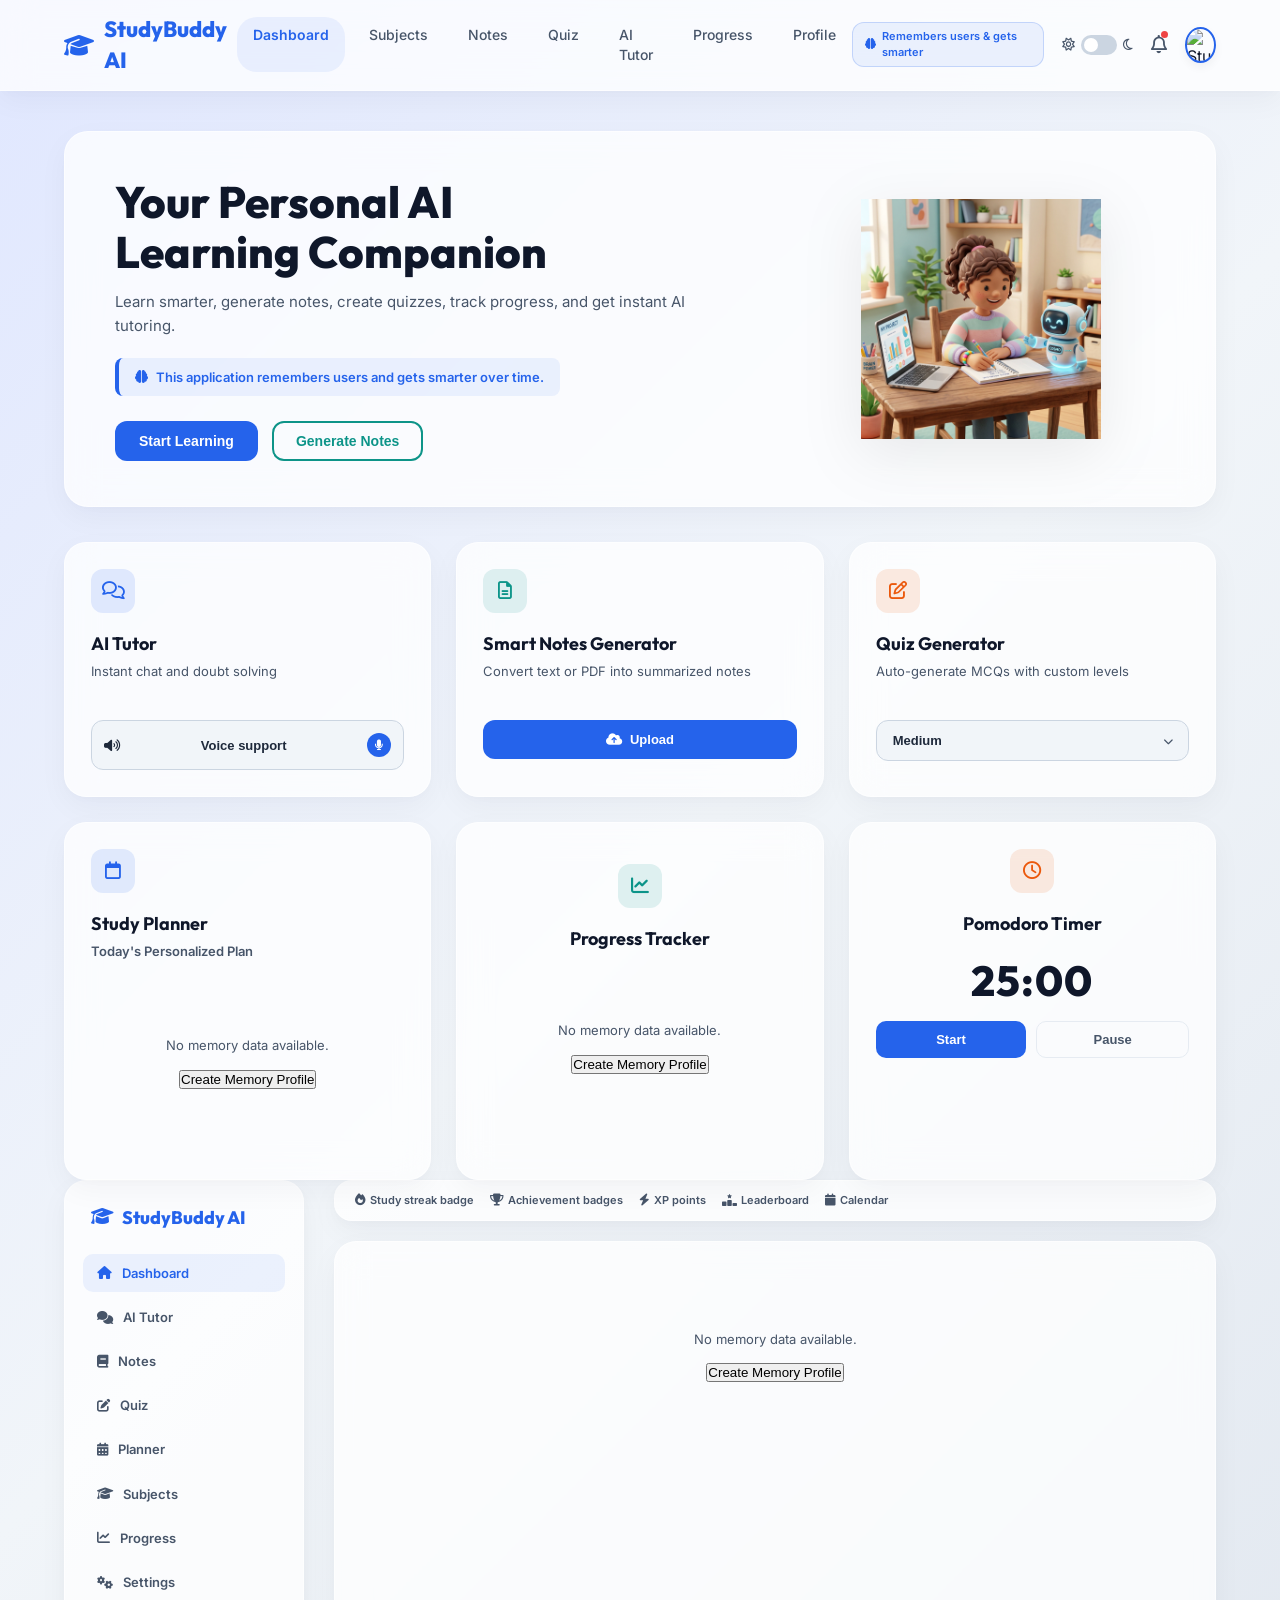
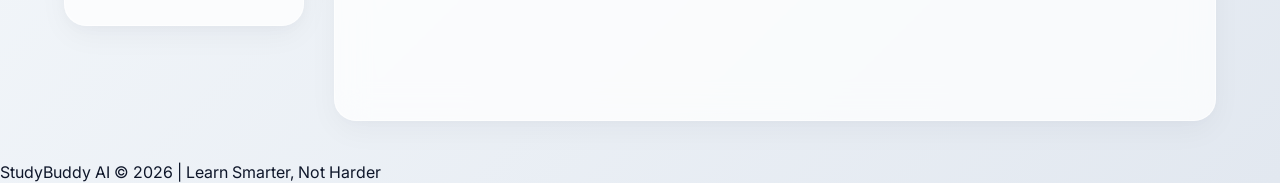
==== studybuddy-ai-qwen/Frontend/index.html @ 84471dcf "Add files via upload" ====
<!DOCTYPE html>
<html lang="en">
<head>
    <meta charset="UTF-8">
    <meta name="viewport" content="width=device-width, initial-scale=1.0">
    <title>StudyBuddy AI | Smart Learning Companion</title>
    <!-- Google Fonts -->
    <link rel="preconnect" href="https://fonts.googleapis.com">
    <link rel="preconnect" href="https://fonts.gstatic.com" crossorigin>
    <link href="https://fonts.googleapis.com/css2?family=Inter:wght@300;400;500;600;700;800&family=Outfit:wght@400;500;600;700;800&display=swap" rel="stylesheet">
    <!-- FontAwesome Icons -->
    <link rel="stylesheet" href="https://cdnjs.cloudflare.com/ajax/libs/font-awesome/6.7.2/css/all.min.css">
    <!-- CSS -->
    <link rel="stylesheet" href="style.css">
</head>
<body>

    <!-- Header Navigation -->
    <header class="app-header">
        <div class="header-container">
            <div class="logo" onclick="switchTab('dashboard')">
                <i class="fa-solid fa-graduation-cap"></i>
                <span>StudyBuddy AI</span>
            </div>
            
            <nav class="nav-links">
                <a href="#" class="nav-item active" data-tab="dashboard" onclick="switchTab('dashboard')">Dashboard</a>
                <a href="#" class="nav-item" data-tab="subjects" onclick="switchTab('subjects')">Subjects</a>
                <a href="#" class="nav-item" data-tab="notes" onclick="switchTab('notes')">Notes</a>
                <a href="#" class="nav-item" data-tab="quiz" onclick="switchTab('quiz')">Quiz</a>
                <a href="#" class="nav-item" data-tab="ai-tutor" onclick="switchTab('ai-tutor')">AI Tutor</a>
                <a href="#" class="nav-item" data-tab="progress" onclick="switchTab('progress')">Progress</a>
                <a href="#" class="nav-item" data-tab="profile" onclick="switchTab('profile')">Profile</a>
            </nav>

            <div class="header-controls">
                <div class="judge-tagline-nav" title="Hackathon Statement">
                    <i class="fa-solid fa-brain"></i>
                    <span>Remembers users & gets smarter</span>
                </div>
                <div class="theme-toggle-container">
                    <i class="fa-regular fa-sun"></i>
                    <label class="switch">
                        <input type="checkbox" id="themeToggle">
                        <span class="slider round"></span>
                    </label>
                    <i class="fa-regular fa-moon"></i>
                </div>
                <div class="notification-btn">
                    <i class="fa-regular fa-bell"></i>
                    <span class="badge"></span>
                </div>
                <div class="user-avatar" onclick="switchTab('profile')">
                    <img src="https://images.unsplash.com/photo-1534528741775-53994a69daeb?auto=format&fit=crop&w=100&q=80" alt="Student Profile">
                </div>
            </div>
        </div>
    </header>

    <!-- App Main Views -->
    <main class="app-content">

        <!-- 1. DASHBOARD VIEW -->
        <div id="view-dashboard" class="tab-view active">
            <!-- Hero Banner -->
            <section class="hero-banner">
                <div class="hero-text">
                    <h1>Your Personal AI<br>Learning Companion</h1>
                    <p>Learn smarter, generate notes, create quizzes, track progress, and get instant AI tutoring.</p>
                    <div class="judge-badge-container">
                        <i class="fa-solid fa-brain"></i>
                        <span>This application remembers users and gets smarter over time.</span>
                    </div>
                    <div class="hero-buttons">
                        <button class="btn-primary" onclick="switchTab('ai-tutor')">Start Learning</button>
                        <button class="btn-outline" onclick="switchTab('notes')">Generate Notes</button>
                    </div>
                </div>
                <div class="hero-image-container">
                    <img src="hero_study_buddy.png" alt="AI Study Tutor Illustration" class="hero-illustration">
                </div>
            </section>

            <!-- Dashboard Modules Grid -->
            <section class="dashboard-grid">
                <!-- AI Tutor Quick Card -->
                <div class="card module-card">
                    <div class="card-header-icon">
                        <i class="fa-regular fa-comments color-blue"></i>
                        <span class="card-icon-bg"></span>
                    </div>
                    <h3>AI Tutor</h3>
                    <p class="module-desc">Instant chat and doubt solving</p>
                    <div class="module-action">
                        <button class="btn-voice" onclick="switchTab('ai-tutor')">
                            <i class="fa-solid fa-volume-high"></i>
                            Voice support
                            <i class="fa-solid fa-microphone mic-icon"></i>
                        </button>
                    </div>
                </div>

                <!-- Smart Notes Card -->
                <div class="card module-card">
                    <div class="card-header-icon">
                        <i class="fa-regular fa-file-lines color-teal"></i>
                        <span class="card-icon-bg"></span>
                    </div>
                    <h3>Smart Notes Generator</h3>
                    <p class="module-desc">Convert text or PDF into summarized notes</p>
                    <div class="module-action">
                        <button class="btn-upload" onclick="switchTab('notes')">
                            <i class="fa-solid fa-cloud-arrow-up"></i>
                            Upload
                        </button>
                    </div>
                </div>

                <!-- Quiz Generator Card -->
                <div class="card module-card">
                    <div class="card-header-icon">
                        <i class="fa-regular fa-pen-to-square color-orange"></i>
                        <span class="card-icon-bg"></span>
                    </div>
                    <h3>Quiz Generator</h3>
                    <p class="module-desc">Auto-generate MCQs with custom levels</p>
                    <div class="module-action">
                        <div class="select-wrapper">
                            <select id="quizDifficulty" class="select-control">
                                <option value="easy">Easy</option>
                                <option value="medium" selected>Medium</option>
                                <option value="hard">Hard</option>
                            </select>
                        </div>
                    </div>
                </div>

                <!-- Study Planner Card (Cheklist) -->
                <div class="card module-card planner-card">
                    <div class="card-header-icon">
                        <i class="fa-regular fa-calendar color-blue"></i>
                        <span class="card-icon-bg"></span>
                    </div>
                    <h3>Study Planner</h3>
                    <p class="section-title">Today's Personalized Plan</p>
                    
                    <div class="empty-state">
                        <p>No memory data available.</p>
                        <button class="btn-create-profile" onclick="focusProfile()">Create Memory Profile</button>
                    </div>
                    <div class="content-state" style="display: none;">
                        <ul id="dashboardPlanList" class="checklist">
                            <!-- Populated dynamically -->
                        </ul>
                    </div>
                </div>

                <!-- Progress Tracker Card (Circular Gauge) -->
                <div class="card module-card progress-gauge-card">
                    <div class="card-header-icon">
                        <i class="fa-solid fa-chart-line color-teal"></i>
                        <span class="card-icon-bg"></span>
                    </div>
                    <h3>Progress Tracker</h3>
                    
                    <div class="empty-state">
                        <p>No memory data available.</p>
                        <button class="btn-create-profile" onclick="focusProfile()">Create Memory Profile</button>
                    </div>
                    <div class="content-state" style="display: none;">
                        <div class="gauge-container">
                            <svg class="progress-ring" width="120" height="120">
                                <circle class="progress-ring__background" stroke="#e2e8f0" stroke-width="12" fill="transparent" r="48" cx="60" cy="60" />
                                <circle class="progress-ring__circle" id="healthCircleRing" stroke="#2563eb" stroke-width="12" fill="transparent" r="48" cx="60" cy="60" />
                            </svg>
                            <div class="gauge-value" id="healthGaugeValue">86%</div>
                        </div>
                        <div class="streak-badge">
                            <span class="streak-label">Study streak</span>
                            <span class="streak-val" id="streakVal">16</span>
                        </div>
                    </div>
                </div>

                <!-- Pomodoro Timer Card -->
                <div class="card module-card timer-card">
                    <div class="card-header-icon">
                        <i class="fa-regular fa-clock color-orange"></i>
                        <span class="card-icon-bg"></span>
                    </div>
                    <h3>Pomodoro Timer</h3>
                    <div class="timer-display" id="timerDisplay">25:00</div>
                    <div class="timer-controls">
                        <button class="btn-timer-start" id="timerStartBtn">Start</button>
                        <button class="btn-timer-pause" id="timerPauseBtn">Pause</button>
                    </div>
                </div>
            </section>
        </div>

        <!-- 2. SUBJECTS VIEW -->
        <div id="view-subjects" class="tab-view">
            <h2 class="view-title">Subjects</h2>
            <div class="subjects-grid">
                <!-- Math -->
                <div class="card subject-card">
                    <div class="subject-icon math-icon">
                        <i class="fa-solid fa-calculator"></i>
                    </div>
                    <h3>Mathematics</h3>
                    <div class="subject-progress">
                        <div class="progress-labels">
                            <span>Progress</span>
                            <span>100%</span>
                        </div>
                        <div class="progress-bar-outer">
                            <div class="progress-bar-inner" style="width: 100%;"></div>
                        </div>
                    </div>
                    <button class="btn-continue" onclick="switchTab('ai-tutor')">Continue Learning</button>
                </div>

                <!-- Physics -->
                <div class="card subject-card">
                    <div class="subject-icon physics-icon">
                        <i class="fa-solid fa-atom"></i>
                    </div>
                    <h3>Physics</h3>
                    <div class="subject-progress">
                        <div class="progress-labels">
                            <span>Progress</span>
                            <span>75%</span>
                        </div>
                        <div class="progress-bar-outer">
                            <div class="progress-bar-inner" style="width: 75%;"></div>
                        </div>
                    </div>
                    <button class="btn-continue" onclick="switchTab('ai-tutor')">Continue Learning</button>
                </div>

                <!-- Chemistry -->
                <div class="card subject-card">
                    <div class="subject-icon chemistry-icon">
                        <i class="fa-solid fa-flask"></i>
                    </div>
                    <h3>Chemistry</h3>
                    <div class="subject-progress">
                        <div class="progress-labels">
                            <span>Progress</span>
                            <span>78%</span>
                        </div>
                        <div class="progress-bar-outer">
                            <div class="progress-bar-inner" style="width: 78%;"></div>
                        </div>
                    </div>
                    <button class="btn-continue" onclick="switchTab('ai-tutor')">Continue Learning</button>
                </div>

                <!-- Biology -->
                <div class="card subject-card">
                    <div class="subject-icon biology-icon">
                        <i class="fa-solid fa-dna"></i>
                    </div>
                    <h3>Biology</h3>
                    <div class="subject-progress">
                        <div class="progress-labels">
                            <span>Progress</span>
                            <span>100%</span>
                        </div>
                        <div class="progress-bar-outer">
                            <div class="progress-bar-inner" style="width: 100%;"></div>
                        </div>
                    </div>
                    <button class="btn-continue" onclick="switchTab('ai-tutor')">Continue Learning</button>
                </div>

                <!-- Computer Science -->
                <div class="card subject-card">
                    <div class="subject-icon cs-icon">
                        <i class="fa-solid fa-laptop-code"></i>
                    </div>
                    <h3>Computer Science</h3>
                    <div class="subject-progress">
                        <div class="progress-labels">
                            <span>Progress</span>
                            <span>98%</span>
                        </div>
                        <div class="progress-bar-outer">
                            <div class="progress-bar-inner" style="width: 98%;"></div>
                        </div>
                    </div>
                    <button class="btn-continue" onclick="switchTab('ai-tutor')">Continue Learning</button>
                </div>

                <!-- AI -->
                <div class="card subject-card">
                    <div class="subject-icon ai-icon">
                        <i class="fa-solid fa-microchip"></i>
                    </div>
                    <h3>Artificial Intelligence</h3>
                    <div class="subject-progress">
                        <div class="progress-labels">
                            <span>Progress</span>
                            <span>100%</span>
                        </div>
                        <div class="progress-bar-outer">
                            <div class="progress-bar-inner" style="width: 100%;"></div>
                        </div>
                    </div>
                    <button class="btn-continue" onclick="switchTab('ai-tutor')">Continue Learning</button>
                </div>
            </div>
        </div>

        <!-- 3. NOTES VIEW -->
        <div id="view-notes" class="tab-view">
            <h2 class="view-title">Smart Notes Generator</h2>
            <div class="card notes-editor-card">
                <div class="empty-state">
                    <p>No memory data available.</p>
                    <button class="btn-create-profile" onclick="focusProfile()">Create Memory Profile</button>
                </div>
                <div class="content-state" style="display: none;">
                    <div class="notes-workspace">
                        <div class="notes-upload-zone">
                            <i class="fa-solid fa-cloud-arrow-up"></i>
                            <h3>Upload Lecture PDFs or Text Files</h3>
                            <p>Drag and drop files here, or browse from computer</p>
                            <input type="file" id="fileUploadMock" style="display: none;">
                            <button class="btn-primary" onclick="alert('Mock upload triggered.')">Select Files</button>
                        </div>
                        <div class="notes-summary-box">
                            <h3>Saved Summarized Notes</h3>
                            <div class="notes-list" id="summarizedNotesList">
                                <div class="note-item">
                                    <div class="note-header">
                                        <h4>OOP Principles Overview.pdf</h4>
                                        <small>Just now</small>
                                    </div>
                                    <p>Summarized OOP core principles: Encapsulation (hiding data), Polymorphism (multiple forms), Inheritance, and Abstraction.</p>
                                </div>
                            </div>
                        </div>
                    </div>
                </div>
            </div>
        </div>

        <!-- 4. QUIZ VIEW -->
        <div id="view-quiz" class="tab-view">
            <h2 class="view-title">Quiz Generator</h2>
            <div class="card quiz-generator-card">
                <div class="empty-state">
                    <p>No memory data available.</p>
                    <button class="btn-create-profile" onclick="focusProfile()">Create Memory Profile</button>
                </div>
                <div class="content-state" style="display: none;">
                    <div class="quiz-setup">
                        <p>Generate a quiz based on your study topics:</p>
                        <button class="btn-primary" id="btnGenerateQuiz" onclick="startMockQuiz()">Generate Custom Quiz</button>
                    </div>
                    <div id="quizContainer" style="display: none; margin-top: 25px;">
                        <h3 id="quizQuestion">Loading question...</h3>
                        <div class="quiz-options">
                            <button class="btn-outline option-btn" onclick="selectAnswer(true)">Option A</button>
                            <button class="btn-outline option-btn" onclick="selectAnswer(false)">Option B</button>
                        </div>
                        <div id="quizFeedback" style="margin-top: 15px; font-weight: 600;"></div>
                    </div>
                </div>
            </div>
        </div>

        <!-- 5. AI TUTOR CHAT VIEW (Sidebar + Chat Area) -->
        <div id="view-ai-tutor" class="tab-view tutor-split-view">
            <div class="tutor-sidebar">
                <div class="sidebar-logo">
                    <i class="fa-solid fa-graduation-cap"></i>
                    <span>StudyBuddy AI</span>
                </div>
                <ul class="sidebar-nav">
                    <li class="active" onclick="switchTab('dashboard')"><i class="fa-solid fa-house"></i> Dashboard</li>
                    <li onclick="switchTab('ai-tutor')"><i class="fa-solid fa-comments"></i> AI Tutor</li>
                    <li onclick="switchTab('notes')"><i class="fa-solid fa-book"></i> Notes</li>
                    <li onclick="switchTab('quiz')"><i class="fa-solid fa-pen-to-square"></i> Quiz</li>
                    <li onclick="switchTab('dashboard')"><i class="fa-solid fa-calendar-days"></i> Planner</li>
                    <li onclick="switchTab('subjects')"><i class="fa-solid fa-graduation-cap"></i> Subjects</li>
                    <li onclick="switchTab('progress')"><i class="fa-solid fa-chart-line"></i> Progress</li>
                    <li onclick="switchTab('profile')"><i class="fa-solid fa-gears"></i> Settings</li>
                </ul>
            </div>
            
            <div class="tutor-chat-container">
                <div class="tutor-header-bar">
                    <div class="badges-row">
                        <span class="badge-item"><i class="fa-solid fa-fire text-orange"></i> Study streak badge</span>
                        <span class="badge-item"><i class="fa-solid fa-trophy text-yellow"></i> Achievement badges</span>
                        <span class="badge-item"><i class="fa-solid fa-bolt text-teal"></i> XP points</span>
                        <span class="badge-item"><i class="fa-solid fa-ranking-star"></i> Leaderboard</span>
                        <span class="badge-item"><i class="fa-solid fa-calendar"></i> Calendar</span>
                    </div>
                </div>
                
                <div class="card chat-card-full">
                    <div class="empty-state">
                        <p>No memory data available.</p>
                        <button class="btn-create-profile" onclick="focusProfile()">Create Memory Profile</button>
                    </div>
                    <div class="content-state" style="display: none; height: 100%;">
                        <div class="chat-header">
                            <h3>AI Chat (Memory-Driven)</h3>
                        </div>
                        <div class="chat-messages" id="tutorChatMessages">
                            <div class="chat-bubble bot-bubble">
                                Hello, I'm your MemoryAgent tutor. How can I help you today?
                            </div>
                        </div>
                        <form id="tutorChatForm" class="chat-form">
                            <button type="button" class="btn-chat-file"><i class="fa-solid fa-paperclip"></i></button>
                            <input type="text" id="tutorChatInput" placeholder="What is our message? Ask about your weak subjects..." autocomplete="off">
                            <button type="button" class="btn-chat-mic"><i class="fa-solid fa-microphone"></i></button>
                            <button type="submit" class="btn-chat-send"><i class="fa-solid fa-paper-plane"></i></button>
                        </form>
                    </div>
                </div>
            </div>
        </div>

        <!-- 6. PROGRESS VIEW -->
        <div id="view-progress" class="tab-view">
            <h2 class="view-title">Progress & Insights</h2>
            <div class="progress-layout">
                <!-- Memory Statistics -->
                <div class="card stats-card" id="statsCard">
                    <div class="empty-state">
                        <p>No memory data available.</p>
                        <button class="btn-create-profile" onclick="focusProfile()">Create Memory Profile</button>
                    </div>
                    <div class="content-state" style="display: none;">
                        <div class="card-title">
                            <i class="fa-solid fa-chart-simple"></i>
                            <h2>Memory Statistics</h2>
                        </div>
                        <div class="stats-grid">
                            <div class="stat-item">
                                <i class="fa-solid fa-database"></i>
                                <div class="stat-info">
                                    <span class="stat-label">Memory Entries</span>
                                    <span class="stat-value" id="statEntries">0</span>
                                </div>
                            </div>
                            <div class="stat-item">
                                <i class="fa-solid fa-graduation-cap"></i>
                                <div class="stat-info">
                                    <span class="stat-label">Study Sessions</span>
                                    <span class="stat-value" id="statSessions">0</span>
                                </div>
                            </div>
                            <div class="stat-item">
                                <i class="fa-solid fa-triangle-exclamation"></i>
                                <div class="stat-info">
                                    <span class="stat-label">Weak Subjects</span>
                                    <span class="stat-value" id="statWeak">0</span>
                                </div>
                            </div>
                            <div class="stat-item">
                                <i class="fa-solid fa-wand-magic-sparkles"></i>
                                <div class="stat-info">
                                    <span class="stat-label">Projects Recs</span>
                                    <span class="stat-value" id="statProjects">0</span>
                                </div>
                            </div>
                        </div>
                    </div>
                </div>

                <!-- Memory Insights -->
                <div class="card insights-card" id="insightsCard">
                    <div class="empty-state">
                        <p>No memory data available.</p>
                        <button class="btn-create-profile" onclick="focusProfile()">Create Memory Profile</button>
                    </div>
                    <div class="content-state" style="display: none;">
                        <div class="card-title">
                            <i class="fa-solid fa-lightbulb"></i>
                            <h2>Memory Insights</h2>
                        </div>
                        <ul id="memoryInsightsList" class="insights-list">
                            <!-- Populated dynamically -->
                        </ul>
                    </div>
                </div>

                <!-- Timeline / Session History -->
                <div class="card timeline-card" id="timelineCard">
                    <div class="empty-state">
                        <p>No memory data available.</p>
                        <button class="btn-create-profile" onclick="focusProfile()">Create Memory Profile</button>
                    </div>
                    <div class="content-state" style="display: none;">
                        <div class="card-title">
                            <i class="fa-solid fa-clock-rotate-left"></i>
                            <h2>Memory Timeline</h2>
                        </div>
                        <div class="timeline-container">
                            <ul id="timelineList" class="timeline-list">
                                <!-- Populated dynamically -->
                            </ul>
                        </div>
                    </div>
                </div>
            </div>
        </div>

        <!-- 7. PROFILE VIEW -->
        <div id="view-profile" class="tab-view">
            <h2 class="view-title">Profile Configuration</h2>
            <div class="profile-layout">
                <!-- Profile Setup -->
                <section class="card profile-card" id="profileCard">
                    <div class="card-title">
                        <i class="fa-solid fa-user"></i>
                        <h2>Student Profile</h2>
                    </div>
                    
                    <div class="profile-status" id="profileStatus">
                        <i class="fa-solid fa-id-card"></i> <span id="profileStatusText">No memory profile created yet</span>
                    </div>

                    <form id="profileForm">
                        <div class="input-group">
                            <label>Full Name</label>
                            <input type="text" id="name" placeholder="Enter your full name" required>
                        </div>

                        <div class="input-group">
                            <label>Department</label>
                            <input type="text" id="department" placeholder="Information Technology">
                        </div>

                        <div class="input-group">
                            <label>Weak Subject</label>
                            <input type="text" id="weakSubject" placeholder="Java">
                        </div>

                        <div class="input-group">
                            <label>Career Goal</label>
                            <input type="text" id="careerGoal" placeholder="Full Stack AI Developer">
                        </div>

                        <button type="submit">
                            <i class="fa-solid fa-floppy-disk"></i>
                            Save Profile
                        </button>
                    </form>
                </section>

                <!-- Why Memory Matters -->
                <section class="card matters-card">
                    <div class="card-title">
                        <i class="fa-solid fa-circle-nodes"></i>
                        <h2>Why Memory Matters</h2>
                    </div>
                    <div class="matters-content">
                        <p class="matters-intro">StudyBuddy AI remembers:</p>
                        <ul class="matters-list">
                            <li><i class="fa-solid fa-check"></i> Weak subjects</li>
                            <li><i class="fa-solid fa-check"></i> Study preferences</li>
                            <li><i class="fa-solid fa-check"></i> Career goals</li>
                            <li><i class="fa-solid fa-check"></i> Previous sessions</li>
                            <li><i class="fa-solid fa-check"></i> Learning patterns</li>
                        </ul>
                        <div class="matters-result">
                            <strong>Result:</strong> Personalized learning every time.
                        </div>
                    </div>
                </section>
            </div>
        </div>

    </main>

    <!-- Footer -->
    <footer class="app-footer">
        <p>StudyBuddy AI &copy; 2026 | Learn Smarter, Not Harder</p>
    </footer>

    <!-- JavaScript -->
    <script src="script.js"></script>
</body>
</html>
---- studybuddy-ai-qwen/Frontend/style.css ----
/* ==========================
   VARIABLES & DESIGN SYSTEM
========================== */
:root {
    --bg-gradient: linear-gradient(135deg, #e0e7ff 0%, #f1f5f9 50%, #e2e8f0 100%);
    --card-bg: rgba(255, 255, 255, 0.75);
    --card-border: 1px solid rgba(255, 255, 255, 0.55);
    --shadow: 0 10px 30px rgba(15, 23, 42, 0.04), 0 4px 12px rgba(0, 0, 0, 0.02);
    --text-primary: #0f172a;
    --text-secondary: #475569;
    --border-color: rgba(226, 232, 240, 0.85);
    
    --primary: #2563eb;
    --primary-hover: #1d4ed8;
    --teal: #0d9488;
    --teal-hover: #0f766e;
    --orange: #ea580c;
    --orange-hover: #c2410c;
    
    --font-sans: 'Inter', sans-serif;
    --font-heading: 'Outfit', sans-serif;
}

body.dark-theme {
    --bg-gradient: linear-gradient(135deg, #0b0f19 0%, #111827 50%, #1f2937 100%);
    --card-bg: rgba(17, 24, 39, 0.75);
    --card-border: 1px solid rgba(255, 255, 255, 0.06);
    --shadow: 0 15px 35px rgba(0, 0, 0, 0.3);
    --text-primary: #f8fafc;
    --text-secondary: #94a3b8;
    --border-color: rgba(75, 85, 99, 0.3);
    
    --primary: #3b82f6;
    --primary-hover: #60a5fa;
    --teal: #14b8a6;
    --teal-hover: #2dd4bf;
    --orange: #f97316;
    --orange-hover: #fb923c;
}

/* ==========================
   RESET & BASICS
========================== */
* {
    margin: 0;
    padding: 0;
    box-sizing: border-box;
}

body {
    font-family: var(--font-sans);
    background: var(--bg-gradient);
    color: var(--text-primary);
    min-height: 100vh;
    transition: background 0.3s, color 0.3s;
    line-height: 1.4;
}

/* ==========================
   HEADER NAVIGATION
========================== */
.app-header {
    background: var(--card-bg);
    border-bottom: var(--card-border);
    backdrop-filter: blur(16px);
    -webkit-backdrop-filter: blur(16px);
    padding: 14px 5%;
    position: sticky;
    top: 0;
    z-index: 1000;
    box-shadow: var(--shadow);
}

.header-container {
    display: flex;
    justify-content: space-between;
    align-items: center;
    max-width: 1400px;
    margin: 0 auto;
}

.logo {
    display: flex;
    align-items: center;
    gap: 10px;
    font-family: var(--font-heading);
    font-size: 22px;
    font-weight: 800;
    color: var(--primary);
    cursor: pointer;
    transition: transform 0.2s ease;
}

.logo:hover {
    transform: scale(1.02);
}

.logo i {
    font-size: 24px;
}

.nav-links {
    display: flex;
    gap: 8px;
}

.nav-item {
    text-decoration: none;
    color: var(--text-secondary);
    font-weight: 500;
    font-size: 14px;
    padding: 8px 16px;
    border-radius: 20px;
    transition: all 0.25s ease;
}

.nav-item:hover, .nav-item.active {
    color: var(--primary);
    background: rgba(37, 99, 235, 0.08);
    font-weight: 600;
}

.header-controls {
    display: flex;
    align-items: center;
    gap: 18px;
}

.judge-tagline-nav {
    display: flex;
    align-items: center;
    gap: 6px;
    background: rgba(37, 99, 235, 0.08);
    color: var(--primary);
    border: 1px solid rgba(37, 99, 235, 0.2);
    padding: 6px 12px;
    border-radius: 12px;
    font-size: 11px;
    font-weight: 600;
}

.theme-toggle-container {
    display: flex;
    align-items: center;
    gap: 6px;
    font-size: 13px;
    color: var(--text-secondary);
}

/* Switch styling */
.switch {
    position: relative;
    display: inline-block;
    width: 36px;
    height: 20px;
}

.switch input {
    opacity: 0;
    width: 0;
    height: 0;
}

.slider {
    position: absolute;
    cursor: pointer;
    top: 0;
    left: 0;
    right: 0;
    bottom: 0;
    background-color: #cbd5e1;
    transition: .4s;
    border-radius: 20px;
}

.slider:before {
    position: absolute;
    content: "";
    height: 14px;
    width: 14px;
    left: 3px;
    bottom: 3px;
    background-color: white;
    transition: .4s;
    border-radius: 50%;
}

input:checked + .slider {
    background-color: var(--primary);
}

input:checked + .slider:before {
    transform: translateX(16px);
}

.notification-btn {
    position: relative;
    cursor: pointer;
    font-size: 18px;
    color: var(--text-secondary);
    transition: color 0.2s;
}

.notification-btn:hover {
    color: var(--text-primary);
}

.notification-btn .badge {
    position: absolute;
    top: -1px;
    right: -1px;
    width: 7px;
    height: 7px;
    background-color: #ef4444;
    border-radius: 50%;
}

.user-avatar {
    width: 36px;
    height: 36px;
    border-radius: 50%;
    overflow: hidden;
    cursor: pointer;
    border: 2px solid var(--primary);
    box-shadow: 0 4px 10px rgba(0, 0, 0, 0.05);
    transition: transform 0.2s;
}

.user-avatar:hover {
    transform: scale(1.05);
}

.user-avatar img {
    width: 100%;
    height: 100%;
    object-fit: cover;
}

/* ==========================
   APP CONTENT & LAYOUT
========================== */
.app-content {
    width: 90%;
    max-width: 1400px;
    margin: 40px auto;
    min-height: calc(100vh - 240px);
}

.tab-view {
    display: none;
    animation: fadeIn 0.35s ease;
}

.tab-view.active {
    display: block;
}

@keyframes fadeIn {
    from { opacity: 0; transform: translateY(8px); }
    to { opacity: 1; transform: translateY(0); }
}

.view-title {
    font-family: var(--font-heading);
    font-size: 26px;
    font-weight: 800;
    color: var(--text-primary);
    margin-bottom: 25px;
}

/* ==========================
   HERO BANNER
========================== */
.hero-banner {
    display: flex;
    justify-content: space-between;
    align-items: center;
    background: var(--card-bg);
    border: var(--card-border);
    border-radius: 24px;
    padding: 45px 50px;
    margin-bottom: 35px;
    box-shadow: var(--shadow);
    backdrop-filter: blur(16px);
    -webkit-backdrop-filter: blur(16px);
}

.hero-text {
    flex: 1;
    max-width: 60%;
}

.hero-text h1 {
    font-family: var(--font-heading);
    font-size: 44px;
    font-weight: 800;
    line-height: 1.15;
    color: var(--text-primary);
    margin-bottom: 12px;
}

.hero-text p {
    font-size: 15px;
    color: var(--text-secondary);
    line-height: 1.6;
    margin-bottom: 20px;
}

.judge-badge-container {
    display: flex;
    align-items: center;
    gap: 8px;
    background: rgba(37, 99, 235, 0.08);
    border-left: 4px solid var(--primary);
    color: var(--primary);
    padding: 10px 16px;
    border-radius: 8px;
    font-size: 13px;
    font-weight: 600;
    margin-bottom: 25px;
    width: fit-content;
}

.hero-buttons {
    display: flex;
    gap: 14px;
}

.hero-image-container {
    flex: 1;
    display: flex;
    justify-content: center;
    align-items: center;
    max-width: 35%;
}

.hero-illustration {
    width: 100%;
    max-height: 240px;
    object-fit: contain;
    filter: drop-shadow(0 15px 30px rgba(0, 0, 0, 0.08));
    animation: floatAnim 6s ease-in-out infinite;
}

@keyframes floatAnim {
    0%, 100% { transform: translateY(0); }
    50% { transform: translateY(-8px); }
}

/* ==========================
   BUTTONS
========================== */
.btn-primary {
    background: var(--primary);
    color: white;
    border: none;
    padding: 12px 24px;
    border-radius: 12px;
    font-size: 14px;
    font-weight: 600;
    cursor: pointer;
    transition: all 0.2s ease;
}

.btn-primary:hover {
    background: var(--primary-hover);
    transform: translateY(-2px);
    box-shadow: 0 5px 15px rgba(37, 99, 235, 0.35);
}

.btn-outline {
    background: transparent;
    color: var(--teal);
    border: 2px solid var(--teal);
    padding: 10px 22px;
    border-radius: 12px;
    font-size: 14px;
    font-weight: 600;
    cursor: pointer;
    transition: all 0.2s ease;
}

.btn-outline:hover {
    background: rgba(13, 148, 136, 0.06);
    transform: translateY(-2px);
    box-shadow: 0 5px 15px rgba(13, 148, 136, 0.15);
}

/* ==========================
   GLASS CARDS
========================== */
.card {
    background: var(--card-bg);
    border: var(--card-border);
    border-radius: 22px;
    padding: 26px;
    box-shadow: var(--shadow);
    backdrop-filter: blur(16px);
    -webkit-backdrop-filter: blur(16px);
    transition: transform 0.25s ease, border-color 0.25s ease;
}

.card:hover {
    transform: translateY(-4px);
    border-color: rgba(37, 99, 235, 0.3);
}

.card-header-icon {
    position: relative;
    width: 44px;
    height: 44px;
    border-radius: 12px;
    display: flex;
    align-items: center;
    justify-content: center;
    font-size: 18px;
    margin-bottom: 18px;
}

.card-header-icon .card-icon-bg {
    position: absolute;
    top: 0;
    left: 0;
    right: 0;
    bottom: 0;
    border-radius: 12px;
    opacity: 0.12;
}

.color-blue { color: #2563eb; }
.color-blue + .card-icon-bg { background-color: #2563eb; }
.color-teal { color: #0d9488; }
.color-teal + .card-icon-bg { background-color: #0d9488; }
.color-orange { color: #ea580c; }
.color-orange + .card-icon-bg { background-color: #ea580c; }

/* ==========================
   DASHBOARD MODULES
========================== */
.dashboard-grid {
    display: grid;
    grid-template-columns: repeat(3, 1fr);
    gap: 25px;
}

.module-card h3 {
    font-family: var(--font-heading);
    font-size: 18px;
    font-weight: 700;
    margin-bottom: 6px;
    color: var(--text-primary);
}

.module-desc {
    font-size: 13px;
    color: var(--text-secondary);
    margin-bottom: 20px;
    line-height: 1.4;
    min-height: 38px;
}

/* AI Tutor module */
.btn-voice {
    width: 100%;
    background: #f1f5f9;
    color: #1e293b;
    border: 1px solid #cbd5e1;
    padding: 12px;
    border-radius: 12px;
    font-size: 13px;
    font-weight: 600;
    display: flex;
    align-items: center;
    justify-content: space-between;
    cursor: pointer;
    transition: all 0.2s ease;
}

body.dark-theme .btn-voice {
    background: #334155;
    color: #f8fafc;
    border-color: #475569;
}

.btn-voice:hover {
    background: var(--primary);
    color: white;
    border-color: var(--primary);
}

.mic-icon {
    background: var(--primary);
    color: white;
    width: 24px;
    height: 24px;
    border-radius: 50%;
    display: flex;
    align-items: center;
    justify-content: center;
    font-size: 11px;
    transition: all 0.2s ease;
}

.btn-voice:hover .mic-icon {
    background: white;
    color: var(--primary);
}

/* Notes module */
.btn-upload {
    width: 100%;
    background: var(--primary);
    color: white;
    border: none;
    padding: 12px;
    border-radius: 12px;
    font-size: 13px;
    font-weight: 600;
    display: flex;
    align-items: center;
    justify-content: center;
    gap: 8px;
    cursor: pointer;
    transition: all 0.2s ease;
}

.btn-upload:hover {
    background: var(--primary-hover);
}

/* Quiz dropdown */
.select-wrapper {
    position: relative;
    width: 100%;
}

.select-control {
    width: 100%;
    padding: 12px 16px;
    background: #f1f5f9;
    color: #1e293b;
    border: 1px solid #cbd5e1;
    border-radius: 12px;
    font-size: 13px;
    font-weight: 600;
    outline: none;
    cursor: pointer;
    appearance: none;
    -webkit-appearance: none;
    transition: all 0.2s ease;
}

body.dark-theme .select-control {
    background: #334155;
    color: #f8fafc;
    border-color: #475569;
}

.select-wrapper::after {
    content: "\f078";
    font-family: "Font Awesome 6 Free";
    font-weight: 900;
    position: absolute;
    right: 16px;
    top: 50%;
    transform: translateY(-50%);
    font-size: 10px;
    color: var(--text-secondary);
    pointer-events: none;
}

/* Study Planner Checklist */
.planner-card .section-title {
    font-weight: 600;
    font-size: 13px;
    color: var(--text-secondary);
    margin-bottom: 12px;
}

.checklist {
    list-style: none;
}

.checklist li {
    display: flex;
    align-items: center;
    gap: 10px;
    padding: 10px 12px;
    background: #f8fafc;
    border: 1px solid var(--border-color);
    border-radius: 10px;
    margin-bottom: 8px;
    font-size: 12px;
    color: var(--text-secondary);
    cursor: pointer;
    transition: all 0.2s ease;
}

body.dark-theme .checklist li {
    background: rgba(30, 41, 59, 0.4);
}

.checklist li:hover {
    background: rgba(37, 99, 235, 0.05);
}

.checklist li.completed {
    text-decoration: line-through;
    opacity: 0.6;
}

.checklist li input[type="checkbox"] {
    width: 16px;
    height: 16px;
    accent-color: var(--primary);
}

/* Progress Tracker gauge */
.progress-gauge-card {
    display: flex;
    flex-direction: column;
    align-items: center;
    justify-content: center;
    text-align: center;
}

.gauge-container {
    position: relative;
    width: 120px;
    height: 120px;
    display: flex;
    align-items: center;
    justify-content: center;
    margin: 10px 0;
}

.progress-ring {
    transform: rotate(-90deg);
}

.progress-ring__circle {
    transition: stroke-dashoffset 0.35s;
    transform-origin: 50% 50%;
}

.gauge-value {
    position: absolute;
    font-family: var(--font-heading);
    font-size: 26px;
    font-weight: 800;
    color: var(--text-primary);
}

.streak-badge {
    background: #eff6ff;
    border: 1px solid rgba(37, 99, 235, 0.15);
    color: var(--primary);
    padding: 6px 14px;
    border-radius: 20px;
    font-size: 11px;
    font-weight: 700;
    display: flex;
    align-items: center;
    gap: 6px;
    margin-top: 5px;
}

body.dark-theme .streak-badge {
    background: rgba(59, 130, 246, 0.1);
}

.streak-val {
    color: var(--primary);
    font-size: 12px;
}

/* Pomodoro Timer */
.timer-card {
    display: flex;
    flex-direction: column;
    align-items: center;
    text-align: center;
}

.timer-display {
    font-family: var(--font-heading);
    font-size: 42px;
    font-weight: 800;
    color: var(--text-primary);
    margin: 10px 0;
    letter-spacing: 1px;
}

.timer-controls {
    display: flex;
    width: 100%;
    gap: 10px;
}

.btn-timer-start {
    flex: 1;
    background: var(--primary);
    color: white;
    border: none;
    padding: 10px;
    border-radius: 10px;
    font-weight: 600;
    font-size: 13px;
    cursor: pointer;
    transition: all 0.2s ease;
}

.btn-timer-start:hover {
    background: var(--primary-hover);
}

.btn-timer-pause {
    flex: 1;
    background: transparent;
    color: var(--text-secondary);
    border: 1px solid var(--border-color);
    padding: 10px;
    border-radius: 10px;
    font-weight: 600;
    font-size: 13px;
    cursor: pointer;
    transition: all 0.2s ease;
}

.btn-timer-pause:hover {
    background: rgba(0, 0, 0, 0.02);
}

/* ==========================
   SUBJECTS GRID VIEW
========================== */
.subjects-grid {
    display: grid;
    grid-template-columns: repeat(3, 1fr);
    gap: 25px;
}

.subject-card {
    display: flex;
    flex-direction: column;
    align-items: center;
    text-align: center;
    padding: 28px;
}

.subject-icon {
    width: 54px;
    height: 54px;
    border-radius: 50%;
    display: flex;
    align-items: center;
    justify-content: center;
    font-size: 20px;
    margin-bottom: 16px;
}

.math-icon { background: #eff6ff; color: #2563eb; }
.physics-icon { background: #ecfdf5; color: #10b981; }
.chemistry-icon { background: #fdf2f8; color: #ec4899; }
.biology-icon { background: #f0fdf4; color: #22c55e; }
.cs-icon { background: #faf5ff; color: #a855f7; }
.ai-icon { background: #fff7ed; color: #f97316; }

.subject-card h3 {
    font-family: var(--font-heading);
    font-size: 16px;
    font-weight: 700;
    margin-bottom: 12px;
}

.subject-progress {
    width: 100%;
    margin-bottom: 18px;
}

.progress-labels {
    display: flex;
    justify-content: space-between;
    font-size: 11px;
    color: var(--text-secondary);
    margin-bottom: 4px;
}

.progress-bar-outer {
    width: 100%;
    height: 6px;
    background: #cbd5e1;
    border-radius: 10px;
    overflow: hidden;
}

body.dark-theme .progress-bar-outer {
    background: #475569;
}

.progress-bar-inner {
    height: 100%;
    background: var(--primary);
    border-radius: 10px;
}

.btn-continue {
    width: 100%;
    background: rgba(37, 99, 235, 0.08);
    color: var(--primary);
    border: 1px solid rgba(37, 99, 235, 0.15);
    padding: 10px;
    border-radius: 10px;
    font-weight: 600;
    font-size: 12px;
    cursor: pointer;
    transition: all 0.2s ease;
}

.btn-continue:hover {
    background: var(--primary);
    color: white;
}

/* ==========================
   AI TUTOR / SIDEBAR CHAT VIEW
========================== */
.tutor-split-view {
    display: grid;
    grid-template-columns: 240px 1fr;
    gap: 30px;
}

.tutor-sidebar {
    background: var(--card-bg);
    border: var(--card-border);
    border-radius: 22px;
    padding: 24px 18px;
    display: flex;
    flex-direction: column;
    box-shadow: var(--shadow);
    height: fit-content;
}

.sidebar-logo {
    display: flex;
    align-items: center;
    gap: 8px;
    font-family: var(--font-heading);
    font-size: 18px;
    font-weight: 800;
    color: var(--primary);
    margin-bottom: 24px;
    padding-left: 8px;
}

.sidebar-nav {
    list-style: none;
    display: flex;
    flex-direction: column;
    gap: 6px;
}

.sidebar-nav li {
    padding: 10px 14px;
    border-radius: 10px;
    font-size: 13px;
    font-weight: 600;
    color: var(--text-secondary);
    cursor: pointer;
    display: flex;
    align-items: center;
    gap: 10px;
    transition: all 0.2s ease;
}

.sidebar-nav li:hover, .sidebar-nav li.active {
    background: rgba(37, 99, 235, 0.08);
    color: var(--primary);
}

.tutor-chat-container {
    display: flex;
    flex-direction: column;
    gap: 20px;
}

.tutor-header-bar {
    background: var(--card-bg);
    border: var(--card-border);
    border-radius: 18px;
    padding: 12px 20px;
    box-shadow: var(--shadow);
}

.badges-row {
    display: flex;
    gap: 16px;
    flex-wrap: wrap;
}

.badge-item {
    font-size: 11px;
    font-weight: 600;
    color: var(--text-secondary);
    display: flex;
    align-items: center;
    gap: 4px;
    cursor: pointer;
}

.badge-item i {
    font-size: 12px;
}

.chat-card-full {
    flex-grow: 1;
    display: flex;
    flex-direction: column;
    height: 480px;
    padding: 24px;
}

.chat-header {
    border-bottom: 1px solid var(--border-color);
    padding-bottom: 10px;
    margin-bottom: 15px;
}

.chat-header h3 {
    font-family: var(--font-heading);
    font-size: 15px;
    font-weight: 700;
    color: var(--text-primary);
}

.chat-messages {
    flex-grow: 1;
    overflow-y: auto;
    display: flex;
    flex-direction: column;
    gap: 10px;
    padding-right: 4px;
}

.chat-bubble {
    max-width: 80%;
    padding: 10px 14px;
    border-radius: 16px;
    font-size: 12px;
    line-height: 1.45;
}

.bot-bubble {
    background: #f1f5f9;
    color: #334155;
    align-self: flex-start;
    border-bottom-left-radius: 4px;
}

body.dark-theme .bot-bubble {
    background: #334155;
    color: #f8fafc;
}

.user-bubble {
    background: var(--primary);
    color: white;
    align-self: flex-end;
    border-bottom-right-radius: 4px;
}

.chat-form {
    display: flex;
    align-items: center;
    gap: 10px;
    background: #f1f5f9;
    padding: 8px 14px;
    border-radius: 12px;
    border: 1px solid var(--border-color);
}

body.dark-theme .chat-form {
    background: #1e293b;
}

.chat-form input {
    flex-grow: 1;
    border: none;
    background: transparent;
    padding: 6px;
    outline: none;
    font-size: 13px;
    color: var(--text-primary);
}

.btn-chat-file, .btn-chat-mic {
    background: transparent;
    border: none;
    color: var(--text-secondary);
    font-size: 16px;
    cursor: pointer;
    width: 28px;
    height: 28px;
    display: flex;
    align-items: center;
    justify-content: center;
}

.btn-chat-send {
    background: var(--primary);
    color: white;
    border: none;
    width: 32px;
    height: 32px;
    border-radius: 50%;
    display: flex;
    align-items: center;
    justify-content: center;
    cursor: pointer;
    font-size: 12px;
}

.btn-chat-send:hover {
    background: var(--primary-hover);
}

/* ==========================
   NOTES WORKSPACE
========================== */
.notes-workspace {
    display: grid;
    grid-template-columns: 1fr 1fr;
    gap: 25px;
}

.notes-upload-zone {
    border: 2px dashed var(--border-color);
    border-radius: 16px;
    padding: 40px 20px;
    display: flex;
    flex-direction: column;
    align-items: center;
    justify-content: center;
    text-align: center;
}

.notes-upload-zone i {
    font-size: 38px;
    color: var(--primary);
    margin-bottom: 12px;
}

.notes-upload-zone h3 {
    font-size: 16px;
    margin-bottom: 8px;
}

.notes-upload-zone p {
    font-size: 12px;
    color: var(--text-secondary);
    margin-bottom: 18px;
}

.notes-summary-box h3 {
    font-size: 16px;
    margin-bottom: 15px;
}

.note-item {
    background: #f8fafc;
    border: 1px solid var(--border-color);
    border-radius: 12px;
    padding: 14px;
}

body.dark-theme .note-item {
    background: rgba(30, 41, 59, 0.4);
}

.note-header {
    display: flex;
    justify-content: space-between;
    margin-bottom: 6px;
}

.note-header h4 {
    font-size: 13px;
    font-weight: 700;
}

.note-header small {
    color: var(--text-secondary);
}

.note-item p {
    font-size: 12px;
    color: var(--text-secondary);
    line-height: 1.5;
}

/* ==========================
   QUIZ generator
========================== */
.quiz-options {
    display: flex;
    flex-direction: column;
    gap: 10px;
    margin-top: 15px;
}

.option-btn {
    text-align: left;
    padding: 12px 18px;
    border-radius: 10px;
    width: 100%;
}

/* ==========================
   PROGRESS / STATS / TIMELINE
========================== */
.progress-layout {
    display: grid;
    grid-template-columns: repeat(2, 1fr);
    gap: 25px;
}

.stats-card { grid-column: span 1; }
.insights-card { grid-column: span 1; }
.timeline-card { grid-column: span 2; }

/* Stats grid */
.stats-grid {
    display: grid;
    grid-template-columns: repeat(2, 1fr);
    gap: 12px;
}

.stat-item {
    display: flex;
    align-items: center;
    gap: 10px;
    background: #f8fafc;
    border: 1px solid var(--border-color);
    border-radius: 14px;
    padding: 12px 14px;
}

body.dark-theme .stat-item {
    background: rgba(30, 41, 59, 0.4);
}

.stat-item i {
    font-size: 16px;
    color: var(--primary);
    background: rgba(37, 99, 235, 0.08);
    width: 36px;
    height: 36px;
    border-radius: 10px;
    display: flex;
    align-items: center;
    justify-content: center;
}

.stat-info {
    display: flex;
    flex-direction: column;
}

.stat-label {
    font-size: 9px;
    color: var(--text-secondary);
    text-transform: uppercase;
    letter-spacing: 0.5px;
    font-weight: 600;
}

.stat-value {
    font-size: 16px;
    font-weight: 700;
    color: var(--text-primary);
}

/* Insights list */
.insights-list {
    list-style: none;
}

.insights-list li {
    background: #f8fafc;
    border: 1px solid var(--border-color);
    padding: 12px;
    border-radius: 12px;
    margin-bottom: 10px;
    font-size: 13px;
    color: var(--text-secondary);
    display: flex;
    align-items: center;
    gap: 10px;
}

body.dark-theme .insights-list li {
    background: rgba(30, 41, 59, 0.4);
}

.insights-list li::before {
    content: "\f0eb";
    font-family: "Font Awesome 6 Free";
    font-weight: 900;
    color: #eab308;
}

/* Timeline */
.timeline-container {
    padding-left: 5px;
}

.timeline-list {
    list-style: none;
    border-left: 2px solid var(--border-color);
    padding-left: 14px;
}

.timeline-list li {
    background: #f8fafc;
    border: 1px solid var(--border-color);
    padding: 12px;
    border-radius: 12px;
    margin-bottom: 12px;
    font-size: 12px;
    color: var(--text-secondary);
    position: relative;
}

body.dark-theme .timeline-list li {
    background: rgba(30, 41, 59, 0.4);
}

.timeline-list li::after {
    content: "";
    position: absolute;
    left: -20px;
    top: 14px;
    width: 10px;
    height: 10px;
    border-radius: 50%;
    background: var(--primary);
    border: 2px solid var(--card-bg);
}

.timeline-list li small {
    display: block;
    color: #94a3b8;
    margin-top: 4px;
}

/* ==========================
   PROFILE CONFIGURATION
========================== */
.profile-layout {
    display: grid;
    grid-template-columns: 3fr 2fr;
    gap: 25px;
}

.profile-status {
    display: flex;
    align-items: center;
    gap: 8px;
    font-size: 13px;
    color: var(--text-secondary);
    background: #f1f5f9;
    padding: 10px 14px;
    border-radius: 12px;
    margin-bottom: 20px;
    font-weight: 500;
}

body.dark-theme .profile-status {
    background: #1e293b;
}

.input-group {
    display: flex;
    flex-direction: column;
    margin-bottom: 18px;
}

.input-group label {
    margin-bottom: 6px;
    font-weight: 600;
    font-size: 13px;
    color: var(--text-secondary);
}

.input-group input {
    padding: 12px;
    background: #f1f5f9;
    border: 1px solid #cbd5e1;
    border-radius: 10px;
    font-size: 13px;
    color: var(--text-primary);
    outline: none;
    transition: all 0.2s ease;
}

body.dark-theme .input-group input {
    background: #334155;
    border-color: #475569;
}

.input-group input:focus {
    border-color: var(--primary);
}

#profileForm button[type="submit"] {
    width: 100%;
    background: var(--primary);
    color: white;
    border: none;
    padding: 14px;
    border-radius: 12px;
    font-weight: 600;
    font-size: 14px;
    cursor: pointer;
    transition: all 0.2s ease;
}

#profileForm button[type="submit"]:hover {
    background: var(--primary-hover);
}

/* Why Memory Matters */
.matters-intro {
    font-weight: 600;
    font-size: 13px;
    color: var(--text-primary);
    margin-bottom: 12px;
}

.matters-list {
    margin-bottom: 16px;
    list-style: none;
}

.matters-list li {
    padding: 4px 0;
    margin-bottom: 6px;
    font-size: 13px;
    color: var(--text-secondary);
    display: flex;
    align-items: center;
    gap: 10px;
}

.matters-list li i {
    color: var(--teal);
    font-size: 13px;
}

.matters-result {
    font-size: 13px;
    color: var(--text-primary);
    background: rgba(37, 99, 235, 0.06);
    padding: 12px 14px;
    border-radius: 12px;
    border-left: 4px solid var(--primary);
}

/* ==========================
   EMPTY STATES
========================== */
.empty-state {
    display: flex;
    flex-direction: column;
    align-items: center;
    justify-content: center;
    text-align: center;
    padding: 30px;
    min-height: 180px;
}

.empty-state p {
    color: var(--text-secondary);
    font-size: 13px;
    margin-bottom: 15px;
}

/* ==========================
   TABLET RESPONSIVENESS
========================== */
@media (max-width: 1200px) {
    .dashboard-grid, .subjects-grid {
        grid-template-columns: repeat(2, 1fr);
    }
    .hero-banner {
        flex-direction: column;
        padding: 35px;
        text-align: center;
    }
    .hero-text {
        max-width: 100%;
        margin-bottom: 25px;
    }
    .judge-badge-container {
        margin-left: auto;
        margin-right: auto;
    }
    .hero-buttons {
        justify-content: center;
    }
    .hero-image-container {
        max-width: 50%;
    }
    .tutor-split-view {
        grid-template-columns: 1fr;
    }
    .tutor-sidebar {
        display: none; /* Hide sidebar on mobile/tablet to save space */
    }
    .progress-layout, .profile-layout, .notes-workspace {
        grid-template-columns: 1fr;
    }
    .stats-card, .insights-card, .timeline-card {
        grid-column: span 1;
    }
}

/* ==========================
   MOBILE RESPONSIVENESS
========================== */
@media (max-width: 768px) {
    .dashboard-grid, .subjects-grid {
        grid-template-columns: 1fr;
    }
    .app-header {
        padding: 14px 4%;
    }
    .header-container {
        flex-direction: column;
        gap: 12px;
    }
    .nav-links {
        width: 100%;
        overflow-x: auto;
        padding-bottom: 4px;
        justify-content: center;
    }
    .nav-item {
        padding: 6px 12px;
        font-size: 13px;
    }
    .hero-text h1 {
        font-size: 32px;
    }
    .hero-image-container {
        max-width: 70%;
    }
}
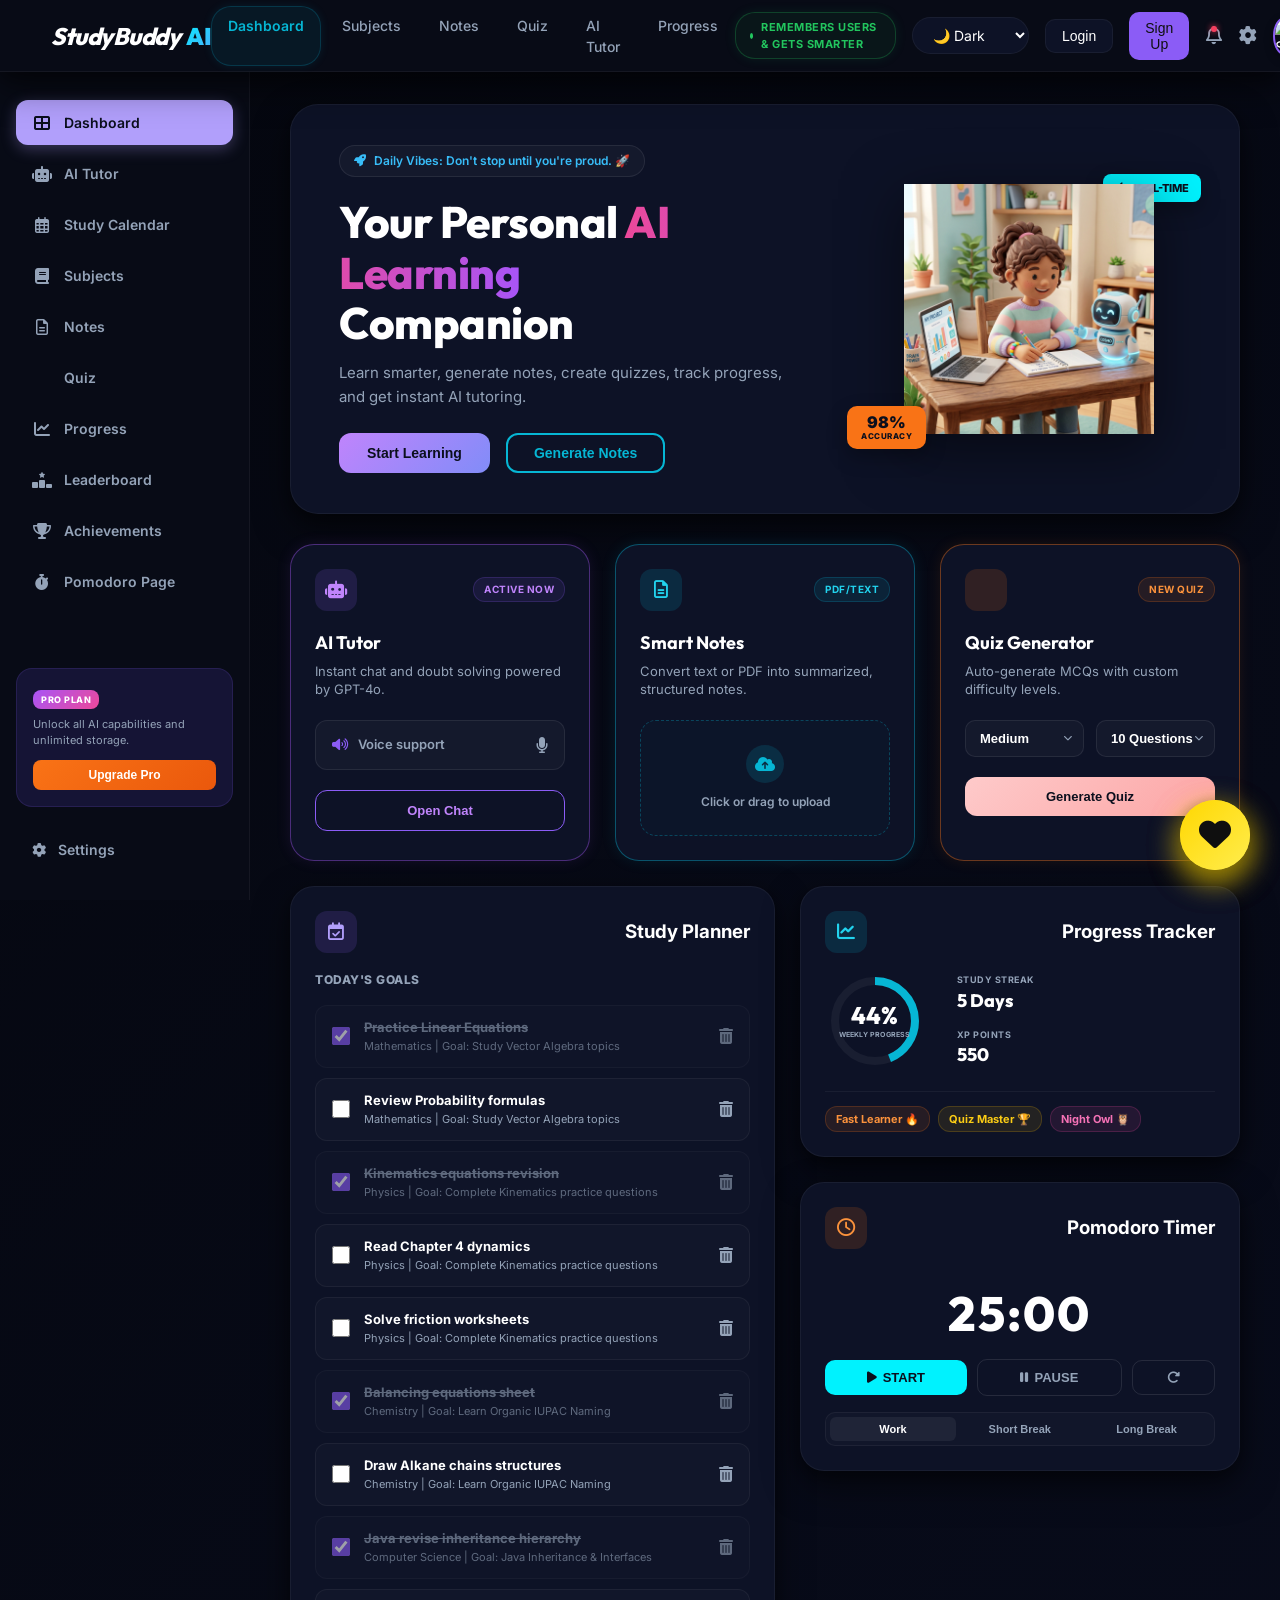
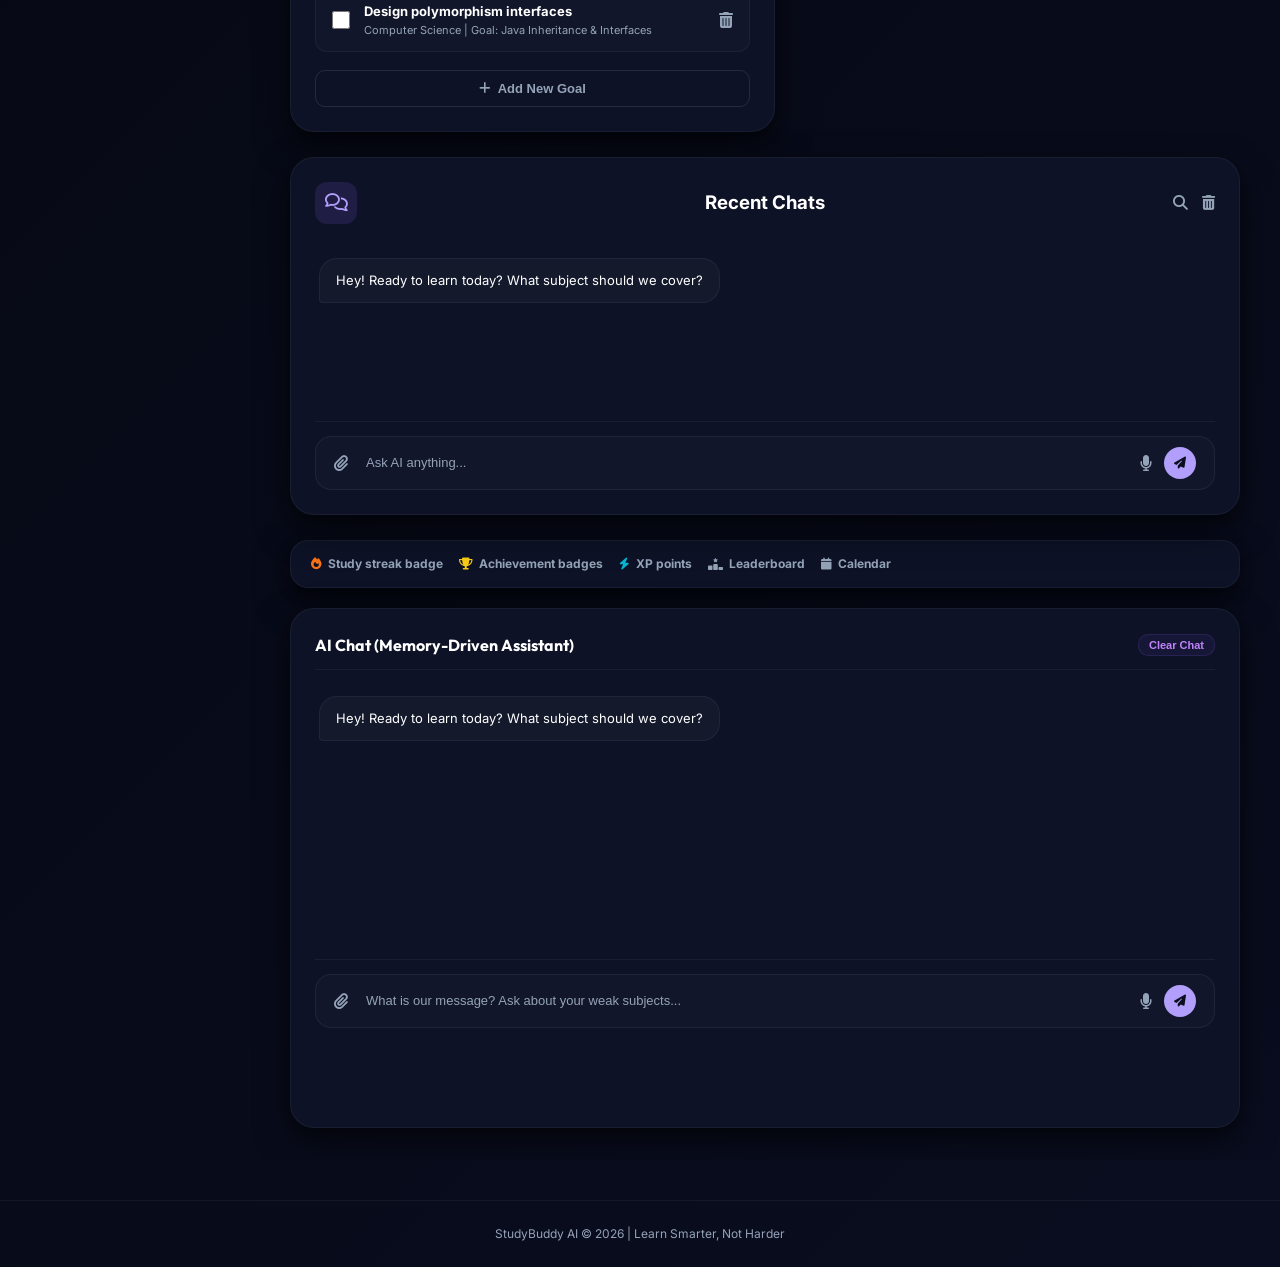
==== commit e425684e: "Add files via upload" ====
--- a/studybuddy-ai-qwen/Frontend/index.html
+++ b/studybuddy-ai-qwen/Frontend/index.html
@@ -19,8 +19,7 @@
     <header class="app-header">
         <div class="header-container">
             <div class="logo" onclick="switchTab('dashboard')">
-                <i class="fa-solid fa-graduation-cap"></i>
-                <span>StudyBuddy AI</span>
+                StudyBuddy <span>AI</span>
             </div>
             
             <nav class="nav-links">
@@ -30,561 +29,1178 @@
                 <a href="#" class="nav-item" data-tab="quiz" onclick="switchTab('quiz')">Quiz</a>
                 <a href="#" class="nav-item" data-tab="ai-tutor" onclick="switchTab('ai-tutor')">AI Tutor</a>
                 <a href="#" class="nav-item" data-tab="progress" onclick="switchTab('progress')">Progress</a>
-                <a href="#" class="nav-item" data-tab="profile" onclick="switchTab('profile')">Profile</a>
             </nav>
 
             <div class="header-controls">
                 <div class="judge-tagline-nav" title="Hackathon Statement">
-                    <i class="fa-solid fa-brain"></i>
-                    <span>Remembers users & gets smarter</span>
-                </div>
-                <div class="theme-toggle-container">
-                    <i class="fa-regular fa-sun"></i>
-                    <label class="switch">
-                        <input type="checkbox" id="themeToggle">
-                        <span class="slider round"></span>
-                    </label>
-                    <i class="fa-regular fa-moon"></i>
-                </div>
-                <div class="notification-btn">
+                    <span class="pulse-dot"></span>
+                    <span>remembers users & gets smarter</span>
+                </div>
+                <div class="theme-selector-container">
+                    <select id="themeSelector" class="theme-selector">
+                        <option value="dark">🌙 Dark</option>
+                        <option value="light">☀️ Light</option>
+                        <option value="yellow">💛 Yellow</option>
+                    </select>
+                </div>
+                <button id="loginBtn" class="btn-sm" onclick="alert('Login page coming soon!')">Login</button>
+                <button id="signupBtn" class="btn-sm" style="background: var(--primary); color: #0f0f0f; border: none;" onclick="alert('Sign up page coming soon!')">Sign Up</button>
+                <div class="notification-btn" onclick="alert('No new notifications!')">
                     <i class="fa-regular fa-bell"></i>
                     <span class="badge"></span>
                 </div>
-                <div class="user-avatar" onclick="switchTab('profile')">
-                    <img src="https://images.unsplash.com/photo-1534528741775-53994a69daeb?auto=format&fit=crop&w=100&q=80" alt="Student Profile">
+                <div class="settings-btn" onclick="switchTab('settings')" title="Settings">
+                    <i class="fa-solid fa-gear"></i>
+                </div>
+                <div class="user-avatar" onclick="switchTab('profile')" id="navAvatarWrapper">
+                    <img src="https://images.unsplash.com/photo-1534528741775-53994a69daeb?auto=format&fit=crop&w=100&q=80" alt="Student Profile" id="navAvatar">
                 </div>
             </div>
         </div>
     </header>
 
-    <!-- App Main Views -->
-    <main class="app-content">
-
-        <!-- 1. DASHBOARD VIEW -->
-        <div id="view-dashboard" class="tab-view active">
-            <!-- Hero Banner -->
-            <section class="hero-banner">
-                <div class="hero-text">
-                    <h1>Your Personal AI<br>Learning Companion</h1>
-                    <p>Learn smarter, generate notes, create quizzes, track progress, and get instant AI tutoring.</p>
-                    <div class="judge-badge-container">
-                        <i class="fa-solid fa-brain"></i>
-                        <span>This application remembers users and gets smarter over time.</span>
-                    </div>
-                    <div class="hero-buttons">
-                        <button class="btn-primary" onclick="switchTab('ai-tutor')">Start Learning</button>
-                        <button class="btn-outline" onclick="switchTab('notes')">Generate Notes</button>
-                    </div>
-                </div>
-                <div class="hero-image-container">
-                    <img src="hero_study_buddy.png" alt="AI Study Tutor Illustration" class="hero-illustration">
-                </div>
-            </section>
-
-            <!-- Dashboard Modules Grid -->
-            <section class="dashboard-grid">
-                <!-- AI Tutor Quick Card -->
-                <div class="card module-card">
-                    <div class="card-header-icon">
-                        <i class="fa-regular fa-comments color-blue"></i>
-                        <span class="card-icon-bg"></span>
-                    </div>
-                    <h3>AI Tutor</h3>
-                    <p class="module-desc">Instant chat and doubt solving</p>
-                    <div class="module-action">
-                        <button class="btn-voice" onclick="switchTab('ai-tutor')">
-                            <i class="fa-solid fa-volume-high"></i>
-                            Voice support
-                            <i class="fa-solid fa-microphone mic-icon"></i>
+    <!-- Global App Layout -->
+    <div class="app-layout">
+        
+        <!-- Sidebar Navigation -->
+        <aside class="app-sidebar">
+            <ul class="sidebar-nav">
+                <li class="active" data-sidebar="dashboard" onclick="switchTab('dashboard')">
+                    <i class="fa-solid fa-table-cells-large"></i> Dashboard
+                </li>
+                <li data-sidebar="ai-tutor" onclick="switchTab('ai-tutor')">
+                    <i class="fa-solid fa-robot"></i> AI Tutor
+                </li>
+                <li data-sidebar="calendar" onclick="switchTab('calendar')">
+                    <i class="fa-regular fa-calendar-days"></i> Study Calendar
+                </li>
+                <li data-sidebar="subjects" onclick="switchTab('subjects')">
+                    <i class="fa-solid fa-book"></i> Subjects
+                </li>
+                <li data-sidebar="notes" onclick="switchTab('notes')">
+                    <i class="fa-regular fa-file-lines"></i> Notes
+                </li>
+                <li data-sidebar="quiz" onclick="switchTab('quiz')">
+                    <i class="fa-regular fa-square-question"></i> Quiz
+                </li>
+                <li data-sidebar="progress" onclick="switchTab('progress')">
+                    <i class="fa-solid fa-chart-line"></i> Progress
+                </li>
+                <li data-sidebar="leaderboard" onclick="switchTab('leaderboard')">
+                    <i class="fa-solid fa-ranking-star"></i> Leaderboard
+                </li>
+                <li data-sidebar="achievements" onclick="switchTab('achievements')">
+                    <i class="fa-solid fa-trophy"></i> Achievements
+                </li>
+                <li data-sidebar="pomodoro" onclick="switchTab('pomodoro')">
+                    <i class="fa-solid fa-stopwatch"></i> Pomodoro Page
+                </li>
+            </ul>
+            
+            <div class="sidebar-footer-container">
+                <div class="upgrade-pro-card">
+                    <span class="pro-badge">PRO PLAN</span>
+                    <p>Unlock all AI capabilities and unlimited storage.</p>
+                    <button class="btn-upgrade" onclick="alert('Upgrade Pro dialog triggered.')">Upgrade Pro</button>
+                </div>
+                
+                <div class="sidebar-settings-link" onclick="switchTab('settings')">
+                    <i class="fa-solid fa-gear"></i> Settings
+                </div>
+            </div>
+        </aside>
+
+        <!-- App Main Views -->
+        <main class="app-content">
+
+            <!-- 1. DASHBOARD VIEW -->
+            <div id="view-dashboard" class="tab-view active">
+                <!-- Hero Banner -->
+                <section class="hero-banner">
+                    <div class="hero-text">
+                        <div class="daily-vibes-badge">
+                            <i class="fa-solid fa-rocket"></i>
+                            <span>Daily Vibes: Don't stop until you're proud. 🚀</span>
+                        </div>
+                        <h1>Your Personal <span class="gradient-text">AI Learning</span><br>Companion</h1>
+                        <p>Learn smarter, generate notes, create quizzes, track progress, and get instant AI tutoring.</p>
+                        <div class="hero-buttons">
+                            <!-- Change: Start Learning -> Pomodoro Timer Page -->
+                            <button class="btn-primary" onclick="startLearningBtnClick()">Start Learning</button>
+                            <button class="btn-outline" onclick="switchTab('notes')">Generate Notes</button>
+                        </div>
+                    </div>
+                    <div class="hero-image-container">
+                        <div class="floating-badge badge-realtime">
+                            <i class="fa-solid fa-bolt"></i> REAL-TIME
+                        </div>
+                        <img src="hero_study_buddy.png" alt="AI Study Tutor Illustration" class="hero-illustration">
+                        <div class="floating-badge badge-accuracy">
+                            <span class="accuracy-num">98%</span>
+                            <span class="accuracy-text">ACCURACY</span>
+                        </div>
+                    </div>
+                </section>
+
+                <!-- Row 1: Three Quick Cards -->
+                <div class="dashboard-row-three">
+                    <!-- AI Tutor Card -->
+                    <div class="card module-card card-ai-tutor">
+                        <div class="card-header-flex">
+                            <div class="card-header-icon tutor-icon-bg">
+                                <i class="fa-solid fa-robot"></i>
+                            </div>
+                            <span class="badge-status status-active">Active Now</span>
+                        </div>
+                        <h3>AI Tutor</h3>
+                        <p class="module-desc">Instant chat and doubt solving powered by GPT-4o.</p>
+                        <div class="tutor-voice-row">
+                            <div class="voice-support-pill">
+                                <i class="fa-solid fa-volume-high"></i>
+                                <span>Voice support</span>
+                            </div>
+                            <div class="voice-toggle-icon">
+                                <i class="fa-solid fa-microphone"></i>
+                            </div>
+                        </div>
+                        <button class="btn-tutor-chat" onclick="switchTab('ai-tutor')">Open Chat</button>
+                    </div>
+
+                    <!-- Smart Notes Card -->
+                    <div class="card module-card card-notes">
+                        <div class="card-header-flex">
+                            <div class="card-header-icon notes-icon-bg">
+                                <i class="fa-regular fa-file-lines"></i>
+                            </div>
+                            <span class="badge-status status-pdf">PDF/Text</span>
+                        </div>
+                        <h3>Smart Notes</h3>
+                        <p class="module-desc">Convert text or PDF into summarized, structured notes.</p>
+                        <div class="upload-zone-small" onclick="switchTab('notes')">
+                            <div class="upload-icon-circle">
+                                <i class="fa-solid fa-cloud-arrow-up"></i>
+                            </div>
+                            <span>Click or drag to upload</span>
+                        </div>
+                    </div>
+
+                    <!-- Quiz Generator Card -->
+                    <div class="card module-card card-quiz">
+                        <div class="card-header-flex">
+                            <div class="card-header-icon quiz-icon-bg">
+                                <i class="fa-regular fa-square-question"></i>
+                            </div>
+                            <span class="badge-status status-quiz">New Quiz</span>
+                        </div>
+                        <h3>Quiz Generator</h3>
+                        <p class="module-desc">Auto-generate MCQs with custom difficulty levels.</p>
+                        <div class="quiz-controls-row">
+                            <div class="select-wrapper">
+                                <select id="quizDifficulty" class="select-control">
+                                    <option value="easy">Easy</option>
+                                    <option value="medium" selected>Medium</option>
+                                    <option value="hard">Hard</option>
+                                </select>
+                            </div>
+                            <div class="select-wrapper">
+                                <select id="quizQuestionsCount" class="select-control">
+                                    <option value="5">5 Questions</option>
+                                    <option value="10" selected>10 Questions</option>
+                                    <option value="20">20 Questions</option>
+                                </select>
+                            </div>
+                        </div>
+                        <button class="btn-generate-quiz" onclick="switchTab('quiz')">Generate Quiz</button>
+                    </div>
+                </div>
+
+                <!-- Row 2: Planner (Left) & Stack of Progress/Timer (Right) -->
+                <div class="dashboard-row-two" id="planner-section">
+                    <!-- Study Planner Card -->
+                    <div class="card planner-card">
+                        <div class="card-header-flex">
+                            <div class="card-header-icon planner-icon-bg">
+                                <i class="fa-regular fa-calendar-check"></i>
+                            </div>
+                            <h3>Study Planner</h3>
+                        </div>
+                        <p class="section-title">TODAY'S GOALS</p>
+                        
+                        <div class="empty-state" id="dashboardPlannerEmptyState">
+                            <p>No memory data available.</p>
+                            <button class="btn-create-profile" onclick="focusProfile()">Create Memory Profile</button>
+                        </div>
+                        <div class="content-state" id="dashboardPlannerContentState" style="display: none;">
+                            <ul id="dashboardPlanList" class="checklist">
+                                <!-- Populated dynamically -->
+                            </ul>
+                        </div>
+                        <button class="btn-add-goal" onclick="triggerAddNewGoal()">
+                            <i class="fa-solid fa-plus"></i> Add New Goal
                         </button>
                     </div>
-                </div>
-
-                <!-- Smart Notes Card -->
-                <div class="card module-card">
-                    <div class="card-header-icon">
-                        <i class="fa-regular fa-file-lines color-teal"></i>
-                        <span class="card-icon-bg"></span>
-                    </div>
-                    <h3>Smart Notes Generator</h3>
-                    <p class="module-desc">Convert text or PDF into summarized notes</p>
-                    <div class="module-action">
-                        <button class="btn-upload" onclick="switchTab('notes')">
-                            <i class="fa-solid fa-cloud-arrow-up"></i>
-                            Upload
+
+                    <!-- Right Stack Column -->
+                    <div class="dashboard-right-stack">
+                        <!-- Progress Tracker Card -->
+                        <div class="card progress-tracker-card">
+                            <div class="card-header-flex">
+                                <div class="card-header-icon progress-icon-bg">
+                                    <i class="fa-solid fa-chart-line"></i>
+                                </div>
+                                <h3>Progress Tracker</h3>
+                            </div>
+                            
+                            <div class="empty-state" id="dashboardProgressEmptyState">
+                                <p>No memory data available.</p>
+                                <button class="btn-create-profile" onclick="focusProfile()">Create Memory Profile</button>
+                            </div>
+                            
+                            <div class="content-state" id="dashboardProgressContentState" style="display: none;">
+                                <div class="progress-tracker-content">
+                                    <div class="gauge-container">
+                                        <svg class="progress-ring" width="100" height="100">
+                                            <circle class="progress-ring__background" stroke="rgba(255, 255, 255, 0.05)" stroke-width="8" fill="transparent" r="40" cx="50" cy="50" />
+                                            <circle class="progress-ring__circle" id="healthCircleRing" stroke="#06b6d4" stroke-width="8" fill="transparent" r="40" cx="50" cy="50" />
+                                        </svg>
+                                        <div class="gauge-value-wrapper">
+                                            <span class="gauge-value" id="healthGaugeValue">0%</span>
+                                            <span class="gauge-label">WEEKLY PROGRESS</span>
+                                        </div>
+                                    </div>
+                                    
+                                    <div class="tracker-stats-col">
+                                        <div class="tracker-stat-box" onclick="switchTab('streak')" style="cursor: pointer;" title="View Streak Details">
+                                            <span class="stat-title">STUDY STREAK</span>
+                                            <span class="stat-val" id="streakVal">0 Days</span>
+                                        </div>
+                                        <div class="tracker-stat-box" onclick="switchTab('xp')" style="cursor: pointer;" title="View XP History">
+                                            <span class="stat-title">XP POINTS</span>
+                                            <span class="stat-val" id="xpPointsVal">0</span>
+                                        </div>
+                                    </div>
+                                </div>
+                                <div class="achievement-badges-row">
+                                    <span class="badge-achievement badge-fast-learner" onclick="switchTab('achievements')">Fast Learner 🔥</span>
+                                    <span class="badge-achievement badge-quiz-master" onclick="switchTab('achievements')">Quiz Master 🏆</span>
+                                    <span class="badge-achievement badge-night-owl" onclick="switchTab('achievements')">Night Owl 🦉</span>
+                                </div>
+                            </div>
+                        </div>
+
+                        <!-- Pomodoro Timer Card -->
+                        <div class="card timer-card">
+                            <div class="card-header-flex">
+                                <div class="card-header-icon timer-icon-bg">
+                                    <i class="fa-regular fa-clock"></i>
+                                </div>
+                                <h3>Pomodoro Timer</h3>
+                            </div>
+                            <div class="timer-display" id="timerDisplay">25:00</div>
+                            <div class="timer-controls-row">
+                                <button class="btn-timer-start" id="timerStartBtn">
+                                    <i class="fa-solid fa-play"></i> START
+                                </button>
+                                <button class="btn-timer-pause" id="timerPauseBtn">
+                                    <i class="fa-solid fa-pause"></i> PAUSE
+                                </button>
+                                <button class="btn-timer-reset" id="timerResetBtn" onclick="resetPomodoro()">
+                                    <i class="fa-solid fa-rotate-right"></i>
+                                </button>
+                            </div>
+                            <div class="timer-tabs-row">
+                                <button class="timer-tab active" onclick="setTimerType('work')">Work</button>
+                                <button class="timer-tab" onclick="setTimerType('short')">Short Break</button>
+                                <button class="timer-tab" onclick="setTimerType('long')">Long Break</button>
+                            </div>
+                        </div>
+                    </div>
+                </div>
+
+                <!-- Row 3: Recent Chats -->
+                <div class="dashboard-row-one">
+                    <div class="card recent-chats-card">
+                        <div class="card-header-flex">
+                            <div class="card-header-icon chat-icon-bg">
+                                <i class="fa-regular fa-comments"></i>
+                            </div>
+                            <h3>Recent Chats</h3>
+                            <div class="chat-header-actions">
+                                <i class="fa-solid fa-magnifying-glass" style="cursor:pointer;" onclick="switchTab('ai-tutor')"></i>
+                                <i class="fa-solid fa-trash-can" style="cursor:pointer;" onclick="clearChatLogs()" title="Clear Chat History"></i>
+                            </div>
+                        </div>
+                        
+                        <div class="empty-state" id="dashboardChatEmptyState">
+                            <p>No memory data available.</p>
+                            <button class="btn-create-profile" onclick="focusProfile()">Create Memory Profile</button>
+                        </div>
+                        
+                        <div class="content-state" id="dashboardChatContentState" style="display: none;">
+                            <div class="chat-messages" id="dashboardChatMessages">
+                                <!-- Messages render here -->
+                            </div>
+                            <form id="dashboardChatForm" class="chat-form">
+                                <input type="file" id="dashboardChatFile" style="display: none;" onchange="handleChatFileUpload(this, 'dashboard')">
+                                <button type="button" class="btn-chat-file" onclick="document.getElementById('dashboardChatFile').click()"><i class="fa-solid fa-paperclip"></i></button>
+                                <input type="text" id="dashboardChatInput" placeholder="Ask AI anything..." autocomplete="off">
+                                <button type="button" class="btn-chat-mic" id="dashboardChatVoiceBtn" onclick="toggleVoiceInput('dashboard')"><i class="fa-solid fa-microphone"></i></button>
+                                <button type="submit" class="btn-chat-send"><i class="fa-solid fa-paper-plane"></i></button>
+                            </form>
+                        </div>
+                    </div>
+                </div>
+            </div>
+
+            <!-- 2. SUBJECTS VIEW -->
+            <div id="view-subjects" class="tab-view">
+                <div class="card-header-flex" style="margin-bottom: 24px;">
+                    <h2 class="view-title" style="margin-bottom: 0;">Subjects</h2>
+                    <button class="btn-primary" onclick="triggerAddSubject()"><i class="fa-solid fa-plus"></i> Add Subject</button>
+                </div>
+                <div class="subjects-grid" id="subjectsGrid">
+                    <!-- Populated dynamically to support CRUD -->
+                </div>
+            </div>
+
+            <!-- 2.5 DEDICATED SUBJECT DETAIL VIEW (New Requirement) -->
+            <div id="view-subject-detail" class="tab-view">
+                <button class="btn-outline" onclick="switchTab('subjects')" style="margin-bottom: 20px;"><i class="fa-solid fa-arrow-left"></i> Back to Subjects</button>
+                <div class="subject-detail-header card" style="margin-bottom: 25px;">
+                    <div style="display: flex; justify-content: space-between; align-items: center; flex-wrap: wrap; gap: 15px;">
+                        <div>
+                            <h2 class="view-title" id="subjectDetailName" style="margin-bottom: 5px;">Subject Name</h2>
+                            <p id="subjectDetailGoals" style="font-size: 13px; color: var(--text-secondary);">Daily Study Goal: -</p>
+                        </div>
+                        <div style="display: flex; gap: 10px;">
+                            <button class="btn-outline" onclick="triggerEditSubject(activeSubjectId)"><i class="fa-solid fa-pen-to-square"></i> Edit Goals</button>
+                            <button class="btn-outline" onclick="triggerRenameSubject(activeSubjectId)"><i class="fa-solid fa-tags"></i> Rename</button>
+                            <button class="btn-upgrade" onclick="triggerDeleteSubject(activeSubjectId)" style="background: #ef4444;"><i class="fa-solid fa-trash"></i> Delete Subject</button>
+                        </div>
+                    </div>
+
+                    <div style="margin-top: 20px;">
+                        <div class="progress-labels">
+                            <span>Subject Progress</span>
+                            <span id="subjectDetailProgressText">0%</span>
+                        </div>
+                        <div class="progress-bar-outer">
+                            <div class="progress-bar-inner" id="subjectDetailProgressBar" style="width: 0%;"></div>
+                        </div>
+                    </div>
+                </div>
+
+                <div class="dashboard-row-two">
+                    <!-- Tasks / Goals List specifically for this subject -->
+                    <div class="card planner-card">
+                        <div class="card-header-flex">
+                            <div class="card-header-icon planner-icon-bg">
+                                <i class="fa-regular fa-calendar-check"></i>
+                            </div>
+                            <h3>Subject Task Planner</h3>
+                        </div>
+                        <p class="section-title">TASKS FOR THIS SUBJECT</p>
+                        <ul id="subjectTaskList" class="checklist">
+                            <!-- Dynamically generated list -->
+                        </ul>
+                        <button class="btn-add-goal" onclick="triggerAddSubjectTask()">
+                            <i class="fa-solid fa-plus"></i> Add New Task
                         </button>
                     </div>
-                </div>
-
-                <!-- Quiz Generator Card -->
-                <div class="card module-card">
-                    <div class="card-header-icon">
-                        <i class="fa-regular fa-pen-to-square color-orange"></i>
-                        <span class="card-icon-bg"></span>
-                    </div>
-                    <h3>Quiz Generator</h3>
-                    <p class="module-desc">Auto-generate MCQs with custom levels</p>
-                    <div class="module-action">
-                        <div class="select-wrapper">
-                            <select id="quizDifficulty" class="select-control">
-                                <option value="easy">Easy</option>
-                                <option value="medium" selected>Medium</option>
-                                <option value="hard">Hard</option>
-                            </select>
-                        </div>
-                    </div>
-                </div>
-
-                <!-- Study Planner Card (Cheklist) -->
-                <div class="card module-card planner-card">
-                    <div class="card-header-icon">
-                        <i class="fa-regular fa-calendar color-blue"></i>
-                        <span class="card-icon-bg"></span>
-                    </div>
-                    <h3>Study Planner</h3>
-                    <p class="section-title">Today's Personalized Plan</p>
-                    
-                    <div class="empty-state">
+
+                    <!-- Right side specific tools -->
+                    <div class="dashboard-right-stack">
+                        <!-- Subject specific Pomodoro widget -->
+                        <div class="card timer-card">
+                            <div class="card-header-flex">
+                                <div class="card-header-icon timer-icon-bg">
+                                    <i class="fa-regular fa-clock"></i>
+                                </div>
+                                <h3>Pomodoro Session</h3>
+                            </div>
+                            <div style="margin-bottom: 12px; display: flex; align-items: center; justify-content: space-between;">
+                                <label style="font-size: 12px; font-weight: 600; color: var(--text-secondary);">Set study duration:</label>
+                                <input type="number" id="subjectTimerMins" value="25" min="1" max="180" style="width: 70px; padding: 6px; border-radius: 6px; background: rgba(255,255,255,0.05); border: 1px solid rgba(255,255,255,0.1); color: #fff; text-align: center;">
+                            </div>
+                            <div class="timer-display" id="subjectTimerDisplay">25:00</div>
+                            <div class="timer-controls-row">
+                                <button class="btn-timer-start" id="subjectTimerStartBtn" onclick="startSubjectTimer()">
+                                    <i class="fa-solid fa-play"></i> START SESSION
+                                </button>
+                                <button class="btn-timer-pause" id="subjectTimerPauseBtn" onclick="pauseSubjectTimer()">
+                                    <i class="fa-solid fa-pause"></i> PAUSE
+                                </button>
+                                <button class="btn-timer-reset" onclick="resetSubjectTimer()">
+                                    <i class="fa-solid fa-rotate-right"></i>
+                                </button>
+                            </div>
+                        </div>
+
+                        <!-- Flashcards Widget -->
+                        <div class="card">
+                            <div class="card-header-flex">
+                                <div class="card-header-icon progress-icon-bg">
+                                    <i class="fa-solid fa-layer-group"></i>
+                                </div>
+                                <h3>Flashcards</h3>
+                                <button class="btn-continue" onclick="triggerAddFlashcard()" style="width: auto; padding: 4px 10px;">+ Add</button>
+                            </div>
+                            
+                            <div id="flashcardContainer" style="perspective: 1000px; height: 130px; margin-bottom: 12px; display: none;">
+                                <div id="flashcardInner" onclick="flipFlashcard()" style="position: relative; width: 100%; height: 100%; text-align: center; transition: transform 0.6s; transform-style: preserve-3d; cursor: pointer;">
+                                    <div style="position: absolute; width: 100%; height: 100%; backface-visibility: hidden; background: rgba(255,255,255,0.02); border: 1px solid rgba(255,255,255,0.08); border-radius: 12px; padding: 20px; display: flex; flex-direction: column; justify-content: center; align-items: center;">
+                                        <p style="font-size: 11px; text-transform: uppercase; color: var(--teal); font-weight: 700; margin-bottom: 5px;">Question</p>
+                                        <h4 id="flashcardFrontText" style="font-size: 14px; font-weight: 600;">Front side question?</h4>
+                                    </div>
+                                    <div style="position: absolute; width: 100%; height: 100%; backface-visibility: hidden; background: rgba(139, 92, 246, 0.1); border: 1.5px solid var(--primary); border-radius: 12px; padding: 20px; display: flex; flex-direction: column; justify-content: center; align-items: center; transform: rotateY(180deg);">
+                                        <p style="font-size: 11px; text-transform: uppercase; color: var(--primary); font-weight: 700; margin-bottom: 5px;">Answer</p>
+                                        <h4 id="flashcardBackText" style="font-size: 14px; font-weight: 600; color: #fff;">Back side explanation.</h4>
+                                    </div>
+                                </div>
+                            </div>
+                            <div id="flashcardEmpty" class="empty-state">
+                                <p>No flashcards created for this subject.</p>
+                            </div>
+                            
+                            <div style="display: flex; justify-content: space-between; align-items: center; font-size: 12px;">
+                                <button class="btn-outline" onclick="prevFlashcard()" style="padding: 6px 12px;"><i class="fa-solid fa-chevron-left"></i> Prev</button>
+                                <span id="flashcardIndexText">0 / 0</span>
+                                <button class="btn-outline" onclick="nextFlashcard()" style="padding: 6px 12px;">Next <i class="fa-solid fa-chevron-right"></i></button>
+                            </div>
+                            
+                            <div style="display: flex; gap: 8px; margin-top: 10px;">
+                                <button class="btn-continue" onclick="markFlashcardMastered()" style="flex: 2;"><i class="fa-solid fa-check"></i> Mastered</button>
+                                <button class="btn-upgrade" onclick="deleteCurrentFlashcard()" style="flex: 1; background: #ef4444;"><i class="fa-solid fa-trash-can"></i></button>
+                            </div>
+                        </div>
+
+                        <!-- Mini Quiz Widget -->
+                        <div class="card">
+                            <div class="card-header-flex">
+                                <div class="card-header-icon quiz-icon-bg">
+                                    <i class="fa-solid fa-list-check"></i>
+                                </div>
+                                <h3>Quick Subject Quiz</h3>
+                                <button class="btn-continue" onclick="switchTab('quiz')" style="width: auto; padding: 4px 10px;">Generate</button>
+                            </div>
+                            <div class="quiz-setup" id="subjectQuizEmpty">
+                                <p style="font-size: 12px; color: var(--text-secondary); margin-bottom: 10px;">Review your knowledge with simulated subject questions.</p>
+                                <button class="btn-generate-quiz" onclick="startSubjectMiniQuiz()">Start Mini Quiz</button>
+                            </div>
+                            <div id="subjectQuizContainer" style="display: none;">
+                                <h4 id="subjectQuizQuestion" style="font-size: 13px; font-weight: 600; margin-bottom: 12px;">Question text?</h4>
+                                <div class="quiz-options" id="subjectQuizOptions">
+                                    <!-- Populated dynamically -->
+                                </div>
+                                <div id="subjectQuizFeedback" style="margin-top: 10px; font-size: 12px; font-weight: 700;"></div>
+                            </div>
+                        </div>
+
+                        <!-- AI Recommendation Card -->
+                        <div class="card">
+                            <div class="card-header-flex">
+                                <div class="card-header-icon tutor-icon-bg">
+                                    <i class="fa-solid fa-wand-magic-sparkles"></i>
+                                </div>
+                                <h3>AI Recommendation</h3>
+                            </div>
+                            <div class="matters-result" id="subjectAIRecommendation" style="border-left-color: var(--teal); font-size: 12px;">
+                                Generating customized recommendations based on profile memory...
+                            </div>
+                        </div>
+                    </div>
+                </div>
+            </div>
+
+            <!-- 3. NOTES VIEW -->
+            <div id="view-notes" class="tab-view">
+                <h2 class="view-title">Smart Notes Generator</h2>
+                <div class="card notes-editor-card">
+                    <div class="empty-state" id="notesEmptyState">
                         <p>No memory data available.</p>
                         <button class="btn-create-profile" onclick="focusProfile()">Create Memory Profile</button>
                     </div>
-                    <div class="content-state" style="display: none;">
-                        <ul id="dashboardPlanList" class="checklist">
-                            <!-- Populated dynamically -->
-                        </ul>
-                    </div>
-                </div>
-
-                <!-- Progress Tracker Card (Circular Gauge) -->
-                <div class="card module-card progress-gauge-card">
-                    <div class="card-header-icon">
-                        <i class="fa-solid fa-chart-line color-teal"></i>
-                        <span class="card-icon-bg"></span>
-                    </div>
-                    <h3>Progress Tracker</h3>
-                    
-                    <div class="empty-state">
+                    <div class="content-state" id="notesContentState" style="display: none;">
+                        <div style="margin-bottom: 20px; display: flex; align-items: center; gap: 15px;">
+                            <label style="font-weight: 600; font-size: 14px; color: var(--text-secondary);">Select Subject Folder:</label>
+                            <select id="notesSubjectSelector" class="select-control" style="width: auto; max-width: 250px;" onchange="renderNotesList()">
+                                <!-- Dynamically loaded subjects -->
+                            </select>
+                        </div>
+                        <div class="notes-workspace">
+                            <div class="notes-upload-zone" onclick="document.getElementById('notesFileInput').click()" style="cursor: pointer;">
+                                <i class="fa-solid fa-cloud-arrow-up"></i>
+                                <h3>Upload Lecture PDFs or Text Files</h3>
+                                <p>Supports PDF, JPG, PNG, TXT, DOCX files</p>
+                                <p style="font-size: 11px; color: var(--primary);">Max 20 files per subject</p>
+                                <input type="file" id="notesFileInput" style="display: none;" accept=".pdf,.jpg,.jpeg,.png,.txt,.docx" onchange="handleNotesFileUpload(this)">
+                            </div>
+                            <div class="notes-summary-box">
+                                <div style="display: flex; justify-content: space-between; align-items: center; margin-bottom: 16px;">
+                                    <h3>Uploaded Files (<span id="notesCountText">0/20</span>)</h3>
+                                </div>
+                                <div class="notes-list" id="summarizedNotesList" style="display: flex; flex-direction: column; gap: 12px; max-height: 300px; overflow-y: auto;">
+                                    <!-- Populated dynamically -->
+                                </div>
+                            </div>
+                        </div>
+                    </div>
+                </div>
+            </div>
+
+            <!-- 4. QUIZ VIEW -->
+            <div id="view-quiz" class="tab-view">
+                <h2 class="view-title">Quiz Generator</h2>
+                <div class="card quiz-generator-card">
+                    <div class="empty-state" id="quizEmptyState">
                         <p>No memory data available.</p>
                         <button class="btn-create-profile" onclick="focusProfile()">Create Memory Profile</button>
                     </div>
-                    <div class="content-state" style="display: none;">
-                        <div class="gauge-container">
-                            <svg class="progress-ring" width="120" height="120">
-                                <circle class="progress-ring__background" stroke="#e2e8f0" stroke-width="12" fill="transparent" r="48" cx="60" cy="60" />
-                                <circle class="progress-ring__circle" id="healthCircleRing" stroke="#2563eb" stroke-width="12" fill="transparent" r="48" cx="60" cy="60" />
-                            </svg>
-                            <div class="gauge-value" id="healthGaugeValue">86%</div>
-                        </div>
-                        <div class="streak-badge">
-                            <span class="streak-label">Study streak</span>
-                            <span class="streak-val" id="streakVal">16</span>
-                        </div>
-                    </div>
-                </div>
-
-                <!-- Pomodoro Timer Card -->
-                <div class="card module-card timer-card">
-                    <div class="card-header-icon">
-                        <i class="fa-regular fa-clock color-orange"></i>
-                        <span class="card-icon-bg"></span>
-                    </div>
-                    <h3>Pomodoro Timer</h3>
-                    <div class="timer-display" id="timerDisplay">25:00</div>
-                    <div class="timer-controls">
-                        <button class="btn-timer-start" id="timerStartBtn">Start</button>
-                        <button class="btn-timer-pause" id="timerPauseBtn">Pause</button>
-                    </div>
-                </div>
-            </section>
-        </div>
-
-        <!-- 2. SUBJECTS VIEW -->
-        <div id="view-subjects" class="tab-view">
-            <h2 class="view-title">Subjects</h2>
-            <div class="subjects-grid">
-                <!-- Math -->
-                <div class="card subject-card">
-                    <div class="subject-icon math-icon">
-                        <i class="fa-solid fa-calculator"></i>
-                    </div>
-                    <h3>Mathematics</h3>
-                    <div class="subject-progress">
-                        <div class="progress-labels">
-                            <span>Progress</span>
-                            <span>100%</span>
-                        </div>
-                        <div class="progress-bar-outer">
-                            <div class="progress-bar-inner" style="width: 100%;"></div>
-                        </div>
-                    </div>
-                    <button class="btn-continue" onclick="switchTab('ai-tutor')">Continue Learning</button>
-                </div>
-
-                <!-- Physics -->
-                <div class="card subject-card">
-                    <div class="subject-icon physics-icon">
-                        <i class="fa-solid fa-atom"></i>
-                    </div>
-                    <h3>Physics</h3>
-                    <div class="subject-progress">
-                        <div class="progress-labels">
-                            <span>Progress</span>
-                            <span>75%</span>
-                        </div>
-                        <div class="progress-bar-outer">
-                            <div class="progress-bar-inner" style="width: 75%;"></div>
-                        </div>
-                    </div>
-                    <button class="btn-continue" onclick="switchTab('ai-tutor')">Continue Learning</button>
-                </div>
-
-                <!-- Chemistry -->
-                <div class="card subject-card">
-                    <div class="subject-icon chemistry-icon">
-                        <i class="fa-solid fa-flask"></i>
-                    </div>
-                    <h3>Chemistry</h3>
-                    <div class="subject-progress">
-                        <div class="progress-labels">
-                            <span>Progress</span>
-                            <span>78%</span>
-                        </div>
-                        <div class="progress-bar-outer">
-                            <div class="progress-bar-inner" style="width: 78%;"></div>
-                        </div>
-                    </div>
-                    <button class="btn-continue" onclick="switchTab('ai-tutor')">Continue Learning</button>
-                </div>
-
-                <!-- Biology -->
-                <div class="card subject-card">
-                    <div class="subject-icon biology-icon">
-                        <i class="fa-solid fa-dna"></i>
-                    </div>
-                    <h3>Biology</h3>
-                    <div class="subject-progress">
-                        <div class="progress-labels">
-                            <span>Progress</span>
-                            <span>100%</span>
-                        </div>
-                        <div class="progress-bar-outer">
-                            <div class="progress-bar-inner" style="width: 100%;"></div>
-                        </div>
-                    </div>
-                    <button class="btn-continue" onclick="switchTab('ai-tutor')">Continue Learning</button>
-                </div>
-
-                <!-- Computer Science -->
-                <div class="card subject-card">
-                    <div class="subject-icon cs-icon">
-                        <i class="fa-solid fa-laptop-code"></i>
-                    </div>
-                    <h3>Computer Science</h3>
-                    <div class="subject-progress">
-                        <div class="progress-labels">
-                            <span>Progress</span>
-                            <span>98%</span>
-                        </div>
-                        <div class="progress-bar-outer">
-                            <div class="progress-bar-inner" style="width: 98%;"></div>
-                        </div>
-                    </div>
-                    <button class="btn-continue" onclick="switchTab('ai-tutor')">Continue Learning</button>
-                </div>
-
-                <!-- AI -->
-                <div class="card subject-card">
-                    <div class="subject-icon ai-icon">
-                        <i class="fa-solid fa-microchip"></i>
-                    </div>
-                    <h3>Artificial Intelligence</h3>
-                    <div class="subject-progress">
-                        <div class="progress-labels">
-                            <span>Progress</span>
-                            <span>100%</span>
-                        </div>
-                        <div class="progress-bar-outer">
-                            <div class="progress-bar-inner" style="width: 100%;"></div>
-                        </div>
-                    </div>
-                    <button class="btn-continue" onclick="switchTab('ai-tutor')">Continue Learning</button>
-                </div>
-            </div>
-        </div>
-
-        <!-- 3. NOTES VIEW -->
-        <div id="view-notes" class="tab-view">
-            <h2 class="view-title">Smart Notes Generator</h2>
-            <div class="card notes-editor-card">
-                <div class="empty-state">
-                    <p>No memory data available.</p>
-                    <button class="btn-create-profile" onclick="focusProfile()">Create Memory Profile</button>
-                </div>
-                <div class="content-state" style="display: none;">
-                    <div class="notes-workspace">
-                        <div class="notes-upload-zone">
-                            <i class="fa-solid fa-cloud-arrow-up"></i>
-                            <h3>Upload Lecture PDFs or Text Files</h3>
-                            <p>Drag and drop files here, or browse from computer</p>
-                            <input type="file" id="fileUploadMock" style="display: none;">
-                            <button class="btn-primary" onclick="alert('Mock upload triggered.')">Select Files</button>
-                        </div>
-                        <div class="notes-summary-box">
-                            <h3>Saved Summarized Notes</h3>
-                            <div class="notes-list" id="summarizedNotesList">
-                                <div class="note-item">
-                                    <div class="note-header">
-                                        <h4>OOP Principles Overview.pdf</h4>
-                                        <small>Just now</small>
-                                    </div>
-                                    <p>Summarized OOP core principles: Encapsulation (hiding data), Polymorphism (multiple forms), Inheritance, and Abstraction.</p>
-                                </div>
-                            </div>
-                        </div>
-                    </div>
-                </div>
-            </div>
-        </div>
-
-        <!-- 4. QUIZ VIEW -->
-        <div id="view-quiz" class="tab-view">
-            <h2 class="view-title">Quiz Generator</h2>
-            <div class="card quiz-generator-card">
-                <div class="empty-state">
-                    <p>No memory data available.</p>
-                    <button class="btn-create-profile" onclick="focusProfile()">Create Memory Profile</button>
-                </div>
-                <div class="content-state" style="display: none;">
-                    <div class="quiz-setup">
-                        <p>Generate a quiz based on your study topics:</p>
-                        <button class="btn-primary" id="btnGenerateQuiz" onclick="startMockQuiz()">Generate Custom Quiz</button>
-                    </div>
-                    <div id="quizContainer" style="display: none; margin-top: 25px;">
-                        <h3 id="quizQuestion">Loading question...</h3>
-                        <div class="quiz-options">
-                            <button class="btn-outline option-btn" onclick="selectAnswer(true)">Option A</button>
-                            <button class="btn-outline option-btn" onclick="selectAnswer(false)">Option B</button>
-                        </div>
-                        <div id="quizFeedback" style="margin-top: 15px; font-weight: 600;"></div>
-                    </div>
-                </div>
-            </div>
-        </div>
-
-        <!-- 5. AI TUTOR CHAT VIEW (Sidebar + Chat Area) -->
-        <div id="view-ai-tutor" class="tab-view tutor-split-view">
-            <div class="tutor-sidebar">
-                <div class="sidebar-logo">
-                    <i class="fa-solid fa-graduation-cap"></i>
-                    <span>StudyBuddy AI</span>
-                </div>
-                <ul class="sidebar-nav">
-                    <li class="active" onclick="switchTab('dashboard')"><i class="fa-solid fa-house"></i> Dashboard</li>
-                    <li onclick="switchTab('ai-tutor')"><i class="fa-solid fa-comments"></i> AI Tutor</li>
-                    <li onclick="switchTab('notes')"><i class="fa-solid fa-book"></i> Notes</li>
-                    <li onclick="switchTab('quiz')"><i class="fa-solid fa-pen-to-square"></i> Quiz</li>
-                    <li onclick="switchTab('dashboard')"><i class="fa-solid fa-calendar-days"></i> Planner</li>
-                    <li onclick="switchTab('subjects')"><i class="fa-solid fa-graduation-cap"></i> Subjects</li>
-                    <li onclick="switchTab('progress')"><i class="fa-solid fa-chart-line"></i> Progress</li>
-                    <li onclick="switchTab('profile')"><i class="fa-solid fa-gears"></i> Settings</li>
-                </ul>
-            </div>
-            
-            <div class="tutor-chat-container">
+                    <div class="content-state" id="quizContentState" style="display: none;">
+                        <!-- Configuration Panel -->
+                        <div class="quiz-setup" id="quizConfigPanel" style="display: grid; grid-template-columns: 1fr 1fr; gap: 20px;">
+                            <div class="input-group">
+                                <label>Topic Name</label>
+                                <input type="text" id="quizTopicName" placeholder="e.g. Binary Search Trees">
+                            </div>
+                            <div class="input-group">
+                                <label>Description</label>
+                                <input type="text" id="quizTopicDesc" placeholder="Brief context of the topic">
+                            </div>
+                            <div class="input-group">
+                                <label>Difficulty</label>
+                                <select id="quizTopicDifficulty" class="select-control" style="background: rgba(255,255,255,0.03); border: 1px solid rgba(255,255,255,0.08);">
+                                    <option value="easy">Easy</option>
+                                    <option value="medium" selected>Medium</option>
+                                    <option value="hard">Hard</option>
+                                </select>
+                            </div>
+                            <div class="input-group">
+                                <label>Domain / Subject</label>
+                                <select id="quizTopicDomain" class="select-control" style="background: rgba(255,255,255,0.03); border: 1px solid rgba(255,255,255,0.08);">
+                                    <!-- Populated dynamically -->
+                                </select>
+                            </div>
+                            <div class="input-group">
+                                <label>Question Count</label>
+                                <input type="number" id="quizTopicCount" min="10" max="20" value="10" style="padding: 12px; background: rgba(255,255,255,0.02); border: 1px solid rgba(255,255,255,0.08); border-radius: 10px; color: #fff;">
+                            </div>
+                            <div class="input-group">
+                                <label>Image Reference (Optional)</label>
+                                <input type="file" id="quizTopicImage" accept="image/*" style="padding: 6px; background: rgba(255,255,255,0.02); border: 1px solid rgba(255,255,255,0.08); border-radius: 10px; color: #fff;">
+                            </div>
+                            <button class="btn-primary" onclick="generateComprehensiveQuiz()" style="grid-column: span 2; margin-top: 10px;">
+                                <i class="fa-solid fa-graduation-cap"></i> Generate Comprehensive Quiz
+                            </button>
+                        </div>
+
+                        <!-- Quiz Play Area -->
+                        <div id="quizContainer" style="display: none; margin-top: 25px;">
+                            <div style="display: flex; justify-content: space-between; align-items: center; border-bottom: 1px solid rgba(255,255,255,0.05); padding-bottom: 10px; margin-bottom: 15px;">
+                                <h4 id="quizPlayHeader" style="font-family: var(--font-heading); color: var(--teal);">Topic Quiz</h4>
+                                <span id="quizPlayProgress" style="font-size: 12px; font-weight: 700; color: var(--text-secondary);">Question 1 of 10</span>
+                            </div>
+                            
+                            <h3 id="quizQuestion" style="margin-bottom: 20px; font-weight: 600; line-height: 1.4;">Question text here...</h3>
+                            
+                            <!-- Input areas for Text Answers -->
+                            <div id="quizTextAnswerInput" style="display: none; margin-bottom: 20px;">
+                                <input type="text" id="quizTextInputField" placeholder="Type your answer here..." style="width: 100%; padding: 14px; border-radius: 12px; background: rgba(255,255,255,0.03); border: 1px solid rgba(255,255,255,0.1); color: #fff; outline: none; margin-bottom: 10px;">
+                                <button class="btn-continue" onclick="submitTextQuizAnswer()">Submit Answer</button>
+                            </div>
+
+                            <!-- MCQ/TF Options Area -->
+                            <div class="quiz-options" id="quizOptionsContainer">
+                                <!-- Options will be created dynamically -->
+                            </div>
+                            
+                            <div id="quizFeedback" style="margin-top: 20px; padding: 16px; border-radius: 12px; background: rgba(255,255,255,0.02); display: none;">
+                                <p id="quizFeedbackResult" style="font-weight: 700; margin-bottom: 6px;"></p>
+                                <p id="quizFeedbackExplanation" style="font-size: 12px; color: var(--text-secondary); line-height: 1.4;"></p>
+                                <button class="btn-primary" id="btnNextQuizQuestion" onclick="advanceQuizQuestion()" style="margin-top: 14px; padding: 8px 16px; font-size: 12px; width: auto;">Next Question</button>
+                            </div>
+                        </div>
+
+                        <!-- Quiz Score Results Area -->
+                        <div id="quizResultPanel" style="display: none; text-align: center; padding: 40px 20px;">
+                            <i class="fa-solid fa-circle-check" style="font-size: 56px; color: #22c55e; margin-bottom: 20px;"></i>
+                            <h2 style="font-family: var(--font-heading); margin-bottom: 10px;">Quiz Completed!</h2>
+                            <p style="color: var(--text-secondary); margin-bottom: 25px;">You scored <strong id="quizResultScore" style="color: #fff; font-size: 20px;">0 / 10</strong></p>
+                            <button class="btn-primary" onclick="exitQuizToConfig()"><i class="fa-solid fa-rotate-left"></i> Take Another Quiz</button>
+                        </div>
+                    </div>
+                </div>
+            </div>
+
+            <!-- 5. AI TUTOR CHAT VIEW -->
+            <div id="view-ai-tutor" class="tab-view tutor-chat-view-full">
                 <div class="tutor-header-bar">
                     <div class="badges-row">
-                        <span class="badge-item"><i class="fa-solid fa-fire text-orange"></i> Study streak badge</span>
-                        <span class="badge-item"><i class="fa-solid fa-trophy text-yellow"></i> Achievement badges</span>
-                        <span class="badge-item"><i class="fa-solid fa-bolt text-teal"></i> XP points</span>
-                        <span class="badge-item"><i class="fa-solid fa-ranking-star"></i> Leaderboard</span>
-                        <span class="badge-item"><i class="fa-solid fa-calendar"></i> Calendar</span>
+                        <!-- Navigation shortcuts that redirect to custom views -->
+                        <span class="badge-item" onclick="switchTab('streak')"><i class="fa-solid fa-fire text-orange"></i> Study streak badge</span>
+                        <span class="badge-item" onclick="switchTab('achievements')"><i class="fa-solid fa-trophy text-yellow"></i> Achievement badges</span>
+                        <span class="badge-item" onclick="switchTab('xp')"><i class="fa-solid fa-bolt text-teal"></i> XP points</span>
+                        <span class="badge-item" onclick="switchTab('leaderboard')"><i class="fa-solid fa-ranking-star"></i> Leaderboard</span>
+                        <span class="badge-item" onclick="switchTab('calendar')"><i class="fa-solid fa-calendar"></i> Calendar</span>
                     </div>
                 </div>
                 
                 <div class="card chat-card-full">
-                    <div class="empty-state">
+                    <div class="empty-state" id="tutorEmptyState">
                         <p>No memory data available.</p>
                         <button class="btn-create-profile" onclick="focusProfile()">Create Memory Profile</button>
                     </div>
-                    <div class="content-state" style="display: none; height: 100%;">
-                        <div class="chat-header">
-                            <h3>AI Chat (Memory-Driven)</h3>
-                        </div>
-                        <div class="chat-messages" id="tutorChatMessages">
-                            <div class="chat-bubble bot-bubble">
-                                Hello, I'm your MemoryAgent tutor. How can I help you today?
-                            </div>
+                    <div class="content-state" id="tutorContentState" style="display: none; height: 100%;">
+                        <div class="chat-header" style="display: flex; justify-content: space-between; align-items: center;">
+                            <h3>AI Chat (Memory-Driven Assistant)</h3>
+                            <button class="btn-continue" onclick="clearChatLogs()" style="width: auto; padding: 4px 10px; font-size: 11px;">Clear Chat</button>
+                        </div>
+                        <div class="chat-messages" id="tutorChatMessages" style="flex-grow: 1; min-height: 280px; max-height: 380px;">
+                            <!-- Dynamically loaded chat bubbles -->
                         </div>
                         <form id="tutorChatForm" class="chat-form">
-                            <button type="button" class="btn-chat-file"><i class="fa-solid fa-paperclip"></i></button>
+                            <input type="file" id="tutorChatFile" style="display: none;" onchange="handleChatFileUpload(this, 'tutor')">
+                            <button type="button" class="btn-chat-file" onclick="document.getElementById('tutorChatFile').click()"><i class="fa-solid fa-paperclip"></i></button>
                             <input type="text" id="tutorChatInput" placeholder="What is our message? Ask about your weak subjects..." autocomplete="off">
-                            <button type="button" class="btn-chat-mic"><i class="fa-solid fa-microphone"></i></button>
+                            <button type="button" class="btn-chat-mic" id="tutorChatVoiceBtn" onclick="toggleVoiceInput('tutor')"><i class="fa-solid fa-microphone"></i></button>
                             <button type="submit" class="btn-chat-send"><i class="fa-solid fa-paper-plane"></i></button>
                         </form>
                     </div>
                 </div>
             </div>
-        </div>
-
-        <!-- 6. PROGRESS VIEW -->
-        <div id="view-progress" class="tab-view">
-            <h2 class="view-title">Progress & Insights</h2>
-            <div class="progress-layout">
-                <!-- Memory Statistics -->
-                <div class="card stats-card" id="statsCard">
-                    <div class="empty-state">
-                        <p>No memory data available.</p>
-                        <button class="btn-create-profile" onclick="focusProfile()">Create Memory Profile</button>
-                    </div>
-                    <div class="content-state" style="display: none;">
-                        <div class="card-title">
-                            <i class="fa-solid fa-chart-simple"></i>
-                            <h2>Memory Statistics</h2>
-                        </div>
-                        <div class="stats-grid">
-                            <div class="stat-item">
-                                <i class="fa-solid fa-database"></i>
-                                <div class="stat-info">
-                                    <span class="stat-label">Memory Entries</span>
-                                    <span class="stat-value" id="statEntries">0</span>
-                                </div>
-                            </div>
-                            <div class="stat-item">
-                                <i class="fa-solid fa-graduation-cap"></i>
-                                <div class="stat-info">
-                                    <span class="stat-label">Study Sessions</span>
-                                    <span class="stat-value" id="statSessions">0</span>
-                                </div>
-                            </div>
-                            <div class="stat-item">
-                                <i class="fa-solid fa-triangle-exclamation"></i>
-                                <div class="stat-info">
-                                    <span class="stat-label">Weak Subjects</span>
-                                    <span class="stat-value" id="statWeak">0</span>
-                                </div>
-                            </div>
-                            <div class="stat-item">
-                                <i class="fa-solid fa-wand-magic-sparkles"></i>
-                                <div class="stat-info">
-                                    <span class="stat-label">Projects Recs</span>
-                                    <span class="stat-value" id="statProjects">0</span>
-                                </div>
-                            </div>
-                        </div>
-                    </div>
-                </div>
-
-                <!-- Memory Insights -->
-                <div class="card insights-card" id="insightsCard">
-                    <div class="empty-state">
-                        <p>No memory data available.</p>
-                        <button class="btn-create-profile" onclick="focusProfile()">Create Memory Profile</button>
-                    </div>
-                    <div class="content-state" style="display: none;">
-                        <div class="card-title">
-                            <i class="fa-solid fa-lightbulb"></i>
-                            <h2>Memory Insights</h2>
-                        </div>
-                        <ul id="memoryInsightsList" class="insights-list">
-                            <!-- Populated dynamically -->
-                        </ul>
-                    </div>
-                </div>
-
-                <!-- Timeline / Session History -->
-                <div class="card timeline-card" id="timelineCard">
-                    <div class="empty-state">
-                        <p>No memory data available.</p>
-                        <button class="btn-create-profile" onclick="focusProfile()">Create Memory Profile</button>
-                    </div>
-                    <div class="content-state" style="display: none;">
-                        <div class="card-title">
-                            <i class="fa-solid fa-clock-rotate-left"></i>
-                            <h2>Memory Timeline</h2>
-                        </div>
-                        <div class="timeline-container">
-                            <ul id="timelineList" class="timeline-list">
+
+            <!-- 6. PROGRESS VIEW -->
+            <div id="view-progress" class="tab-view">
+                <h2 class="view-title">Progress & Insights</h2>
+                <div class="progress-layout">
+                    <!-- Memory Statistics -->
+                    <div class="card stats-card" id="statsCard">
+                        <div class="empty-state" id="progressStatsEmptyState">
+                            <p>No memory data available.</p>
+                            <button class="btn-create-profile" onclick="focusProfile()">Create Memory Profile</button>
+                        </div>
+                        <div class="content-state" id="progressStatsContentState" style="display: none;">
+                            <div class="card-title">
+                                <i class="fa-solid fa-chart-simple"></i>
+                                <h2>Memory Statistics</h2>
+                            </div>
+                            <div class="stats-grid">
+                                <div class="stat-item">
+                                    <i class="fa-solid fa-database"></i>
+                                    <div class="stat-info">
+                                        <span class="stat-label">Memory Entries</span>
+                                        <span class="stat-value" id="statEntries">0</span>
+                                    </div>
+                                </div>
+                                <div class="stat-item">
+                                    <i class="fa-solid fa-graduation-cap"></i>
+                                    <div class="stat-info">
+                                        <span class="stat-label">Study Sessions</span>
+                                        <span class="stat-value" id="statSessions">0</span>
+                                    </div>
+                                </div>
+                                <div class="stat-item">
+                                    <i class="fa-solid fa-triangle-exclamation"></i>
+                                    <div class="stat-info">
+                                        <span class="stat-label">Weak Subjects</span>
+                                        <span class="stat-value" id="statWeak">0</span>
+                                    </div>
+                                </div>
+                                <div class="stat-item">
+                                    <i class="fa-solid fa-wand-magic-sparkles"></i>
+                                    <div class="stat-info">
+                                        <span class="stat-label">Projects Recs</span>
+                                        <span class="stat-value" id="statProjects">0</span>
+                                    </div>
+                                </div>
+                            </div>
+                            
+                            <div style="margin-top: 25px; display: flex; gap: 10px;">
+                                <button class="btn-outline" onclick="switchTab('streak')" style="flex: 1;"><i class="fa-solid fa-fire text-orange"></i> Streak Details</button>
+                                <button class="btn-outline" onclick="switchTab('leaderboard')" style="flex: 1;"><i class="fa-solid fa-ranking-star"></i> Leaderboard</button>
+                            </div>
+                        </div>
+                    </div>
+
+                    <!-- Memory Insights -->
+                    <div class="card insights-card" id="insightsCard">
+                        <div class="empty-state" id="progressInsightsEmptyState">
+                            <p>No memory data available.</p>
+                            <button class="btn-create-profile" onclick="focusProfile()">Create Memory Profile</button>
+                        </div>
+                        <div class="content-state" id="progressInsightsContentState" style="display: none;">
+                            <div class="card-title">
+                                <i class="fa-solid fa-lightbulb"></i>
+                                <h2>Memory Insights</h2>
+                            </div>
+                            <ul id="memoryInsightsList" class="insights-list">
                                 <!-- Populated dynamically -->
                             </ul>
                         </div>
                     </div>
-                </div>
-            </div>
-        </div>
-
-        <!-- 7. PROFILE VIEW -->
-        <div id="view-profile" class="tab-view">
-            <h2 class="view-title">Profile Configuration</h2>
-            <div class="profile-layout">
-                <!-- Profile Setup -->
-                <section class="card profile-card" id="profileCard">
+
+                    <!-- Memory Health Indicator & Real Charts Widget -->
+                    <div class="card" style="grid-column: span 1;" id="memoryHealthCard">
+                        <div class="empty-state" id="progressHealthEmptyState">
+                            <p>No memory data available.</p>
+                            <button class="btn-create-profile" onclick="focusProfile()">Create Memory Profile</button>
+                        </div>
+                        <div class="content-state" id="progressHealthContentState" style="display: none;">
+                            <div class="card-title">
+                                <i class="fa-solid fa-heart-pulse" style="color: #ef4444;"></i>
+                                <h2>Memory Health</h2>
+                            </div>
+                            <div style="text-align: center; margin: 15px 0;">
+                                <h1 style="font-size: 36px; font-weight: 800; font-family: var(--font-heading); color: var(--teal);" id="progressHealthPercent">0%</h1>
+                                <p style="font-size: 12px; color: var(--text-secondary); margin-top: 5px;">Your learning retention score matches dynamic tasks completed and calendar events.</p>
+                            </div>
+                        </div>
+                    </div>
+
+                    <!-- Study Activity Charts (Weekly & Monthly Study Hours) -->
+                    <div class="card" style="grid-column: span 1;" id="activityChartsCard">
+                        <div class="empty-state" id="progressChartsEmptyState">
+                            <p>No memory data available.</p>
+                            <button class="btn-create-profile" onclick="focusProfile()">Create Memory Profile</button>
+                        </div>
+                        <div class="content-state" id="progressChartsContentState" style="display: none;">
+                            <div class="card-title">
+                                <i class="fa-regular fa-chart-bar" style="color: var(--primary);"></i>
+                                <h2>Study Activity Charts</h2>
+                            </div>
+                            <div style="margin-top: 10px;">
+                                <p style="font-size: 11px; font-weight: 700; color: var(--text-secondary); text-transform: uppercase;">Weekly Study Hours</p>
+                                <div style="display: flex; justify-content: space-between; align-items: flex-end; height: 80px; margin-top: 8px; border-bottom: 1px solid rgba(255,255,255,0.06); padding-bottom: 5px;" id="progressWeeklyChart">
+                                    <!-- CSS bars will go here -->
+                                </div>
+                                <div style="display: flex; justify-content: space-between; font-size: 9px; color: var(--text-secondary); margin-top: 4px;">
+                                    <span>Mon</span><span>Tue</span><span>Wed</span><span>Thu</span><span>Fri</span><span>Sat</span><span>Sun</span>
+                                </div>
+                            </div>
+                            <div style="margin-top: 20px;">
+                                <p style="font-size: 11px; font-weight: 700; color: var(--text-secondary); text-transform: uppercase;">Monthly Study Hours: <strong id="progressMonthlyHoursText" style="color: #fff;">0h</strong></p>
+                                <div style="height: 6px; background: rgba(255,255,255,0.05); border-radius: 4px; overflow: hidden; margin-top: 8px;">
+                                    <div id="progressMonthlyBar" style="height: 100%; width: 0%; background: var(--teal); border-radius: 4px;"></div>
+                                </div>
+                            </div>
+                        </div>
+                    </div>
+
+                    <!-- Timeline / Session History -->
+                    <div class="card timeline-card" id="timelineCard">
+                        <div class="empty-state" id="progressTimelineEmptyState">
+                            <p>No memory data available.</p>
+                            <button class="btn-create-profile" onclick="focusProfile()">Create Memory Profile</button>
+                        </div>
+                        <div class="content-state" id="progressTimelineContentState" style="display: none;">
+                            <div class="card-title">
+                                <i class="fa-solid fa-clock-rotate-left"></i>
+                                <h2>Memory Timeline</h2>
+                            </div>
+                            <div class="timeline-container">
+                                <ul id="timelineList" class="timeline-list">
+                                    <!-- Populated dynamically -->
+                                </ul>
+                            </div>
+                        </div>
+                    </div>
+                </div>
+            </div>
+
+            <!-- 7. PROFILE VIEW -->
+            <div id="view-profile" class="tab-view">
+                <h2 class="view-title">Profile Configuration</h2>
+                <div class="profile-layout">
+                    <!-- Profile Setup -->
+                    <section class="card profile-card" id="profileCard">
+                        <div class="card-title">
+                            <i class="fa-solid fa-user"></i>
+                            <h2>Student Profile</h2>
+                        </div>
+                        
+                        <div class="profile-status" id="profileStatus">
+                            <i class="fa-solid fa-id-card"></i> <span id="profileStatusText">No memory profile created yet</span>
+                        </div>
+
+                        <!-- Change Avatar Presets -->
+                        <div style="margin-bottom: 20px;">
+                            <label style="display: block; font-weight: 600; font-size: 13px; color: var(--text-secondary); margin-bottom: 8px;">Choose Avatar</label>
+                            <div style="display: flex; gap: 10px; flex-wrap: wrap;" id="avatarPresets">
+                                <img class="avatar-option selected" src="https://images.unsplash.com/photo-1534528741775-53994a69daeb?auto=format&fit=crop&w=100&q=80" onclick="selectPresetAvatar(this)" alt="Avatar 1" style="width: 48px; height: 48px; border-radius: 50%; cursor: pointer; border: 2px solid transparent; transition: all 0.2s;">
+                                <img class="avatar-option" src="https://images.unsplash.com/photo-1539571696357-5a69c17a67c6?auto=format&fit=crop&w=100&q=80" onclick="selectPresetAvatar(this)" alt="Avatar 2" style="width: 48px; height: 48px; border-radius: 50%; cursor: pointer; border: 2px solid transparent; transition: all 0.2s;">
+                                <img class="avatar-option" src="https://images.unsplash.com/photo-1494790108377-be9c29b29330?auto=format&fit=crop&w=100&q=80" onclick="selectPresetAvatar(this)" alt="Avatar 3" style="width: 48px; height: 48px; border-radius: 50%; cursor: pointer; border: 2px solid transparent; transition: all 0.2s;">
+                                <img class="avatar-option" src="https://images.unsplash.com/photo-1507003211169-0a1dd7228f2d?auto=format&fit=crop&w=100&q=80" onclick="selectPresetAvatar(this)" alt="Avatar 4" style="width: 48px; height: 48px; border-radius: 50%; cursor: pointer; border: 2px solid transparent; transition: all 0.2s;">
+                            </div>
+                        </div>
+
+                        <form id="profileForm">
+                            <div class="input-group">
+                                <label>Full Name</label>
+                                <input type="text" id="name" placeholder="Enter your full name" required>
+                            </div>
+
+                            <div class="input-group">
+                                <label>Department</label>
+                                <input type="text" id="department" placeholder="Information Technology">
+                            </div>
+
+                            <div class="input-group">
+                                <label>Weak Subject</label>
+                                <input type="text" id="weakSubject" placeholder="Java">
+                            </div>
+
+                            <div class="input-group">
+                                <label>Career Goal</label>
+                                <input type="text" id="careerGoal" placeholder="Full Stack AI Developer">
+                            </div>
+
+                            <div class="input-group">
+                                <label>Favorite Subject</label>
+                                <input type="text" id="favSubject" placeholder="Computer Science">
+                            </div>
+
+                            <div class="input-group">
+                                <label>Study Preference</label>
+                                <input type="text" id="studyPreference" placeholder="e.g. Visual Learning, 25m focus blocks">
+                            </div>
+
+                            <div style="display: flex; gap: 10px; margin-top: 20px;">
+                                <button type="submit" style="flex: 2; margin-top: 0;">
+                                    <i class="fa-solid fa-floppy-disk"></i> Save Profile
+                                </button>
+                                <button type="button" onclick="exportProfileData()" style="flex: 1; padding: 14px; border-radius: 12px; background: rgba(255,255,255,0.05); border: 1px solid rgba(255,255,255,0.1); color: #fff; font-weight: 700; cursor: pointer;">
+                                    <i class="fa-solid fa-download"></i> Export
+                                </button>
+                                <button type="button" onclick="deleteProfileConfirm()" style="flex: 1; padding: 14px; border-radius: 12px; background: #ef4444; border: none; color: #fff; font-weight: 700; cursor: pointer;">
+                                    <i class="fa-solid fa-trash-can"></i> Delete
+                                </button>
+                            </div>
+                        </form>
+                    </section>
+
+                    <!-- Why Memory Matters -->
+                    <section class="card matters-card">
+                        <div class="card-title">
+                            <i class="fa-solid fa-circle-nodes"></i>
+                            <h2>Why Memory Matters</h2>
+                        </div>
+                        <div class="matters-content">
+                            <p class="matters-intro">StudyBuddy AI remembers:</p>
+                            <ul class="matters-list">
+                                <li><i class="fa-solid fa-check"></i> Weak subjects</li>
+                                <li><i class="fa-solid fa-check"></i> Study preferences</li>
+                                <li><i class="fa-solid fa-check"></i> Career goals</li>
+                                <li><i class="fa-solid fa-check"></i> Previous sessions</li>
+                                <li><i class="fa-solid fa-check"></i> Learning patterns</li>
+                            </ul>
+                            <div class="matters-result">
+                                <strong>Result:</strong> Personalized learning every time.
+                            </div>
+                        </div>
+                    </section>
+                </div>
+            </div>
+
+            <!-- 8. SETTINGS VIEW (New Requirement) -->
+            <div id="view-settings" class="tab-view">
+                <h2 class="view-title">Application Settings</h2>
+                <div class="profile-layout">
+                    <div class="card">
+                        <div class="card-title">
+                            <i class="fa-solid fa-sliders"></i>
+                            <h2>Settings Controls</h2>
+                        </div>
+                        
+                        <div class="input-group">
+                            <label>Language</label>
+                            <select id="settingsLanguage" class="select-control" onchange="alert('Language changed to: ' + this.value)" style="background: rgba(255,255,255,0.03); border: 1px solid rgba(255,255,255,0.08);">
+                                <option value="en" selected>English (US)</option>
+                                <option value="es">Español</option>
+                                <option value="fr">Français</option>
+                                <option value="de">Deutsch</option>
+                                <option value="hi">हिन्दी</option>
+                            </select>
+                        </div>
+
+                        <div class="tutor-voice-row" style="margin-bottom: 18px;">
+                            <div class="voice-support-pill">
+                                <i class="fa-solid fa-bell"></i>
+                                <span>Push Notifications</span>
+                            </div>
+                            <label class="switch">
+                                <input type="checkbox" id="settingsNotifications" checked onchange="alert('Notifications setting updated!')">
+                                <span class="slider"></span>
+                            </label>
+                        </div>
+
+                        <div class="tutor-voice-row" style="margin-bottom: 25px;">
+                            <div class="voice-support-pill">
+                                <i class="fa-solid fa-volume-high"></i>
+                                <span>Sound Effects & Audio Output</span>
+                            </div>
+                            <label class="switch">
+                                <input type="checkbox" id="settingsSound" checked onchange="alert('Sound preferences updated!')">
+                                <span class="slider"></span>
+                            </label>
+                        </div>
+
+                        <div style="border-top: 1px solid rgba(255,255,255,0.05); padding-top: 20px;">
+                            <h3 style="font-family: var(--font-heading); font-size: 14px; margin-bottom: 12px; color: var(--orange);">System & Data Tools</h3>
+                            <div style="display: flex; gap: 10px; flex-wrap: wrap;">
+                                <button class="btn-upgrade" onclick="exportApplicationData()" style="flex: 1;"><i class="fa-solid fa-file-export"></i> Export All Data</button>
+                                <button class="btn-continue" onclick="document.getElementById('settingsImportFile').click()" style="flex: 1;"><i class="fa-solid fa-file-import"></i> Import Data</button>
+                                <input type="file" id="settingsImportFile" accept=".json" style="display: none;" onchange="importApplicationData(this)">
+                                <button class="btn-upgrade" onclick="resetApplicationData()" style="flex: 1; background: #ef4444;"><i class="fa-solid fa-power-off"></i> Hard Reset Data</button>
+                            </div>
+                        </div>
+                    </div>
+
+                    <div class="card">
+                        <div class="card-title">
+                            <i class="fa-solid fa-circle-info"></i>
+                            <h2>About StudyBuddy AI</h2>
+                        </div>
+                        <div style="font-size: 13px; line-height: 1.6; color: var(--text-secondary);">
+                            <p style="margin-bottom: 10px;"><strong>Version:</strong> 2.1.0-Hackathon-Stable</p>
+                            <p style="margin-bottom: 15px;"><strong>Privacy Policy:</strong> Your data remains strictly local in your browser's <code>localStorage</code> database. No files, profile inputs, or conversation histories are ever sent to remote trackers or external cloud storage without user authorization.</p>
+                            <div class="matters-result" style="border-left-color: var(--primary);">
+                                Designed for absolute data safety, offline flexibility, and real-time custom tutoring.
+                            </div>
+                        </div>
+                    </div>
+                </div>
+            </div>
+
+            <!-- 9. POMODORO DEDICATED VIEW (New Requirement) -->
+            <div id="view-pomodoro" class="tab-view">
+                <h2 class="view-title">Dedicated Pomodoro Space</h2>
+                <div class="profile-layout">
+                    <div class="card" style="text-align: center; padding: 40px 20px;">
+                        <h3 id="pomoViewSubjectTitle" style="font-family: var(--font-heading); font-size: 24px; margin-bottom: 10px; color: var(--teal);">General Study</h3>
+                        <p style="font-size: 13px; color: var(--text-secondary); margin-bottom: 25px;">Stay focused. Avoid tab distraction and build your progress score.</p>
+                        
+                        <div class="timer-display" id="pomoViewDisplay" style="font-size: 80px; margin-bottom: 20px; font-weight: 800;">25:00</div>
+                        
+                        <div style="max-width: 400px; margin: 0 auto 30px auto; display: flex; gap: 12px;">
+                            <button class="btn-primary" id="pomoViewStartBtn" onclick="startPomoViewTimer()" style="flex: 2; font-size: 16px; padding: 14px;"><i class="fa-solid fa-play"></i> Start Session</button>
+                            <button class="btn-outline" id="pomoViewPauseBtn" onclick="pausePomoViewTimer()" style="flex: 1; font-size: 16px; padding: 14px;"><i class="fa-solid fa-pause"></i> Pause</button>
+                            <button class="btn-upgrade" onclick="resetPomoViewTimer()" style="background: rgba(255,255,255,0.05); border: 1px solid rgba(255,255,255,0.1); color:#fff; flex: 0.5; font-size: 16px; padding: 14px;"><i class="fa-solid fa-rotate-right"></i></button>
+                        </div>
+
+                        <div class="timer-tabs-row" style="max-width: 400px; margin: 0 auto;">
+                            <button class="timer-tab active" id="pomoViewTabWork" onclick="setPomoViewType('work')">Work (25m)</button>
+                            <button class="timer-tab" id="pomoViewTabShort" onclick="setPomoViewType('short')">Short Break (5m)</button>
+                            <button class="timer-tab" id="pomoViewTabLong" onclick="setPomoViewType('long')">Long Break (15m)</button>
+                        </div>
+                    </div>
+
+                    <div class="card">
+                        <div class="card-title">
+                            <i class="fa-solid fa-gear"></i>
+                            <h2>Timer Configuration</h2>
+                        </div>
+                        <div class="input-group">
+                            <label>Associate Subject Session</label>
+                            <select id="pomoViewSubjectSelector" class="select-control" style="background: rgba(255,255,255,0.03); border: 1px solid rgba(255,255,255,0.08);" onchange="updatePomoViewSubjectLabel()">
+                                <!-- Dynamically populated -->
+                            </select>
+                        </div>
+                        <div class="input-group">
+                            <label>Custom Session Minutes</label>
+                            <input type="number" id="pomoViewCustomMins" min="1" max="120" value="25" class="select-control" style="background: rgba(255,255,255,0.03); border: 1px solid rgba(255,255,255,0.08);" onchange="updatePomoViewCustomMinutes()">
+                        </div>
+                        <div class="matters-result" style="font-size: 12px; margin-top: 20px;">
+                            <strong>Rule:</strong> Completed Pomodoro sessions are automatically registered onto your Memory Timeline and grant you +30 XP!
+                        </div>
+                    </div>
+                </div>
+            </div>
+
+            <!-- 10. STREAK VIEW (New Requirement) -->
+            <div id="view-streak" class="tab-view">
+                <h2 class="view-title">Study Streak & Milestones</h2>
+                <div class="profile-layout">
+                    <!-- Numbers & Chart Card -->
+                    <div class="card">
+                        <div class="card-title">
+                            <i class="fa-solid fa-fire text-orange"></i>
+                            <h2>Retention Streaks</h2>
+                        </div>
+                        
+                        <div style="display: grid; grid-template-columns: 1fr 1fr; gap: 15px; margin-bottom: 25px;">
+                            <div class="tracker-stat-box" style="background: rgba(255,255,255,0.02); border: 1px solid rgba(255,255,255,0.05); padding: 16px; border-radius: 12px;">
+                                <span class="stat-title">CURRENT STREAK</span>
+                                <span class="stat-val" id="streakViewCurrent" style="font-size: 32px; color: var(--orange);">0 Days</span>
+                            </div>
+                            <div class="tracker-stat-box" style="background: rgba(255,255,255,0.02); border: 1px solid rgba(255,255,255,0.05); padding: 16px; border-radius: 12px;">
+                                <span class="stat-title">LONGEST STREAK</span>
+                                <span class="stat-val" id="streakViewLongest" style="font-size: 32px; color: var(--teal);">0 Days</span>
+                            </div>
+                        </div>
+
+                        <!-- 7 Day Activity Chart -->
+                        <h3 style="font-size: 12px; font-weight: 700; color: var(--text-secondary); text-transform: uppercase; margin-bottom: 12px;">7-Day Study Duration Chart (mins)</h3>
+                        <div style="display: flex; justify-content: space-between; align-items: flex-end; height: 120px; border-bottom: 1px solid rgba(255,255,255,0.06); padding-bottom: 8px;" id="streakActivityChart">
+                            <!-- Populated with CSS bars -->
+                        </div>
+                        <div style="display: flex; justify-content: space-between; font-size: 9px; color: var(--text-secondary); margin-top: 6px; margin-bottom: 20px;">
+                            <span>Mon</span><span>Tue</span><span>Wed</span><span>Thu</span><span>Fri</span><span>Sat</span><span>Sun</span>
+                        </div>
+                    </div>
+
+                    <!-- Monthly Activity Calendar (Active dots) -->
+                    <div class="card">
+                        <div class="card-title">
+                            <i class="fa-regular fa-calendar-check"></i>
+                            <h2>Activity Log Calendar</h2>
+                        </div>
+                        <p style="font-size: 12px; color: var(--text-secondary); margin-bottom: 12px;">Days with logged study sessions are marked with active orange dots.</p>
+                        
+                        <div style="display: grid; grid-template-columns: repeat(7, 1fr); gap: 6px; text-align: center; font-size: 11px;" id="streakMonthlyCalendar">
+                            <!-- Populated dynamically -->
+                        </div>
+                        
+                        <div style="margin-top: 25px; border-top: 1px solid rgba(255,255,255,0.05); padding-top: 18px;">
+                            <p style="font-size: 12px; color: var(--text-secondary);">Total Sessions: <strong id="streakViewSessionsText" style="color:#fff;">0</strong> | Total Study Hours: <strong id="streakViewHoursText" style="color:#fff;">0h</strong></p>
+                        </div>
+                    </div>
+                </div>
+            </div>
+
+            <!-- 11. ACHIEVEMENTS VIEW (New Requirement) -->
+            <div id="view-achievements" class="tab-view">
+                <h2 class="view-title">Unlocked Achievement Badges</h2>
+                <div class="subjects-grid" id="achievementsGrid">
+                    <!-- Populated dynamically -->
+                </div>
+            </div>
+
+            <!-- 12. XP POINTS VIEW (New Requirement) -->
+            <div id="view-xp" class="tab-view">
+                <h2 class="view-title">XP Level & Learning Score</h2>
+                <div class="profile-layout">
+                    <div class="card">
+                        <div class="card-title">
+                            <i class="fa-solid fa-bolt text-teal"></i>
+                            <h2>XP Status</h2>
+                        </div>
+                        <div style="text-align: center; margin-bottom: 25px;">
+                            <h1 style="font-size: 48px; font-weight: 800; font-family: var(--font-heading); color: var(--primary);" id="xpViewPoints">0 XP</h1>
+                            <p style="font-size: 16px; font-weight: 700; color: #fff; margin-top: 5px;">Level <span id="xpViewLevel">1</span></p>
+                        </div>
+
+                        <label style="font-size: 11px; font-weight: 700; color: var(--text-secondary); text-transform: uppercase;">Progress to next level</label>
+                        <div style="height: 10px; background: rgba(255,255,255,0.05); border-radius: 6px; overflow: hidden; margin-top: 8px; margin-bottom: 12px;">
+                            <div id="xpViewProgressBar" style="height: 100%; width: 0%; background: linear-gradient(90deg, var(--teal), var(--primary)); border-radius: 6px;"></div>
+                        </div>
+                        <p style="font-size: 11px; color: var(--text-secondary);" id="xpNextLevelText">0 / 100 XP</p>
+                    </div>
+
+                    <div class="card">
+                        <div class="card-title">
+                            <i class="fa-solid fa-list-check"></i>
+                            <h2>Recent XP History</h2>
+                        </div>
+                        <div style="max-height: 250px; overflow-y: auto;" id="xpHistoryList">
+                            <!-- List of history logs -->
+                        </div>
+                    </div>
+                </div>
+            </div>
+
+            <!-- 13. STUDY CALENDAR VIEW (New Requirement) -->
+            <div id="view-calendar" class="tab-view">
+                <h2 class="view-title">Interactive Study Planner Calendar</h2>
+                <div class="profile-layout">
+                    <!-- Calendar Month Grid Card -->
+                    <div class="card">
+                        <div class="card-title" style="justify-content: space-between; align-items: center; width:100%;">
+                            <h2 id="calendarMonthYear" style="font-family: var(--font-heading); font-size: 16px;">June 2026</h2>
+                            <div style="display: flex; gap: 8px;">
+                                <button class="btn-outline" onclick="prevCalendarMonth()" style="padding: 6px 12px;"><i class="fa-solid fa-chevron-left"></i></button>
+                                <button class="btn-outline" onclick="nextCalendarMonth()" style="padding: 6px 12px;"><i class="fa-solid fa-chevron-right"></i></button>
+                            </div>
+                        </div>
+                        <div style="display: grid; grid-template-columns: repeat(7, 1fr); text-align: center; font-size: 11px; font-weight: 700; color: var(--text-secondary); margin-bottom: 10px; margin-top: 15px;">
+                            <span>Sun</span><span>Mon</span><span>Tue</span><span>Wed</span><span>Thu</span><span>Fri</span><span>Sat</span>
+                        </div>
+                        <div style="display: grid; grid-template-columns: repeat(7, 1fr); gap: 8px; min-height: 240px;" id="calendarDaysGrid">
+                            <!-- Populated dynamically -->
+                        </div>
+                    </div>
+
+                    <!-- Date planner notes/goals -->
+                    <div class="card">
+                        <div class="card-title">
+                            <i class="fa-regular fa-calendar-check" style="color: var(--teal);"></i>
+                            <h2>Plans for <span id="calendarSelectedDateText">Select Date</span></h2>
+                        </div>
+                        
+                        <div id="calendarPlanList" style="display: flex; flex-direction: column; gap: 10px; max-height: 250px; overflow-y: auto; margin-bottom: 20px;">
+                            <!-- Populated with study items -->
+                        </div>
+
+                        <div id="calendarPlanAddForm" style="border-top: 1px solid rgba(255,255,255,0.05); padding-top: 15px; display: none;">
+                            <h3 style="font-size: 13px; font-weight: 700; margin-bottom: 12px;">Add Study Plan Item</h3>
+                            <div class="input-group">
+                                <label>Subject/Topic</label>
+                                <input type="text" id="calendarPlanSubject" placeholder="e.g. Mathematics">
+                            </div>
+                            <div class="input-group">
+                                <label>Duration Minutes</label>
+                                <input type="number" id="calendarPlanMinutes" value="25" min="1">
+                            </div>
+                            <button class="btn-primary" onclick="saveCalendarPlanItem()">Save Study Plan</button>
+                        </div>
+                    </div>
+                </div>
+            </div>
+
+            <!-- 14. LEADERBOARD VIEW (New Requirement) -->
+            <div id="view-leaderboard" class="tab-view">
+                <h2 class="view-title">Dynamic Retention Leaderboard</h2>
+                <div class="card" style="padding: 24px;">
                     <div class="card-title">
-                        <i class="fa-solid fa-user"></i>
-                        <h2>Student Profile</h2>
+                        <i class="fa-solid fa-ranking-star" style="color: var(--primary);"></i>
+                        <h2>Rankings List</h2>
                     </div>
                     
-                    <div class="profile-status" id="profileStatus">
-                        <i class="fa-solid fa-id-card"></i> <span id="profileStatusText">No memory profile created yet</span>
-                    </div>
-
-                    <form id="profileForm">
-                        <div class="input-group">
-                            <label>Full Name</label>
-                            <input type="text" id="name" placeholder="Enter your full name" required>
-                        </div>
-
-                        <div class="input-group">
-                            <label>Department</label>
-                            <input type="text" id="department" placeholder="Information Technology">
-                        </div>
-
-                        <div class="input-group">
-                            <label>Weak Subject</label>
-                            <input type="text" id="weakSubject" placeholder="Java">
-                        </div>
-
-                        <div class="input-group">
-                            <label>Career Goal</label>
-                            <input type="text" id="careerGoal" placeholder="Full Stack AI Developer">
-                        </div>
-
-                        <button type="submit">
-                            <i class="fa-solid fa-floppy-disk"></i>
-                            Save Profile
-                        </button>
-                    </form>
-                </section>
-
-                <!-- Why Memory Matters -->
-                <section class="card matters-card">
-                    <div class="card-title">
-                        <i class="fa-solid fa-circle-nodes"></i>
-                        <h2>Why Memory Matters</h2>
-                    </div>
-                    <div class="matters-content">
-                        <p class="matters-intro">StudyBuddy AI remembers:</p>
-                        <ul class="matters-list">
-                            <li><i class="fa-solid fa-check"></i> Weak subjects</li>
-                            <li><i class="fa-solid fa-check"></i> Study preferences</li>
-                            <li><i class="fa-solid fa-check"></i> Career goals</li>
-                            <li><i class="fa-solid fa-check"></i> Previous sessions</li>
-                            <li><i class="fa-solid fa-check"></i> Learning patterns</li>
-                        </ul>
-                        <div class="matters-result">
-                            <strong>Result:</strong> Personalized learning every time.
-                        </div>
-                    </div>
-                </section>
-            </div>
-        </div>
-
-    </main>
+                    <div style="overflow-x: auto; margin-top: 20px;">
+                        <table style="width: 100%; border-collapse: collapse; text-align: left; font-size: 13px;">
+                            <thead>
+                                <tr style="border-bottom: 1px solid rgba(255,255,255,0.08); color: var(--text-secondary);">
+                                    <th style="padding: 12px;">Rank</th>
+                                    <th style="padding: 12px;">Name</th>
+                                    <th style="padding: 12px;">XP Points</th>
+                                    <th style="padding: 12px;">Streak</th>
+                                    <th style="padding: 12px;">Study Hours</th>
+                                    <th style="padding: 12px;">Top Badge</th>
+                                </tr>
+                            </thead>
+                            <tbody id="leaderboardTableBody">
+                                <!-- Populated dynamically -->
+                            </tbody>
+                        </table>
+                    </div>
+                </div>
+            </div>
+
+        </main>
+    </div>
 
     <!-- Footer -->
     <footer class="app-footer">
         <p>StudyBuddy AI &copy; 2026 | Learn Smarter, Not Harder</p>
     </footer>
 
+    <!-- Floating Yellow Heart Theme Button -->
+    <button id="floatingYellowThemeBtn" class="floating-yellow-btn" title="Yellow Theme">
+        <i class="fa-solid fa-heart"></i>
+    </button>
+    <!-- Floating Yellow Heart Theme Button -->
+    <button id="floatingYellowThemeBtn" class="floating-yellow-btn" title="Yellow Theme">
+        <i class="fa-solid fa-heart"></i>
+    </button>
     <!-- JavaScript -->
     <script src="script.js"></script>
 </body>
--- a/studybuddy-ai-qwen/Frontend/style.css
+++ b/studybuddy-ai-qwen/Frontend/style.css
@@ -1,46 +1,66 @@
-/* ==========================
-   VARIABLES & DESIGN SYSTEM
-========================== */
+/* ==========================================================================
+   VARIABLES & DESIGN SYSTEM (Defaults to Dark Theme)
+   ========================================================================== */
 :root {
+    --bg-gradient: linear-gradient(135deg, #05070f 0%, #090d1f 100%);
+    --bg-body: #060813;
+    --sidebar-bg: #080b16;
+    --card-bg: #0d1226;
+    --card-border: 1px solid rgba(255, 255, 255, 0.05);
+    --shadow: 0 15px 35px rgba(0, 0, 0, 0.5), 0 5px 15px rgba(0, 0, 0, 0.3);
+    --text-primary: #ffffff;
+    --text-secondary: #94a3b8;
+    --border-color: rgba(255, 255, 255, 0.05);
+    
+    --primary: #8b5cf6;
+    --primary-hover: #a855f7;
+    --primary-glow: rgba(139, 92, 246, 0.3);
+    
+    --teal: #06b6d4;
+    --teal-hover: #22d3ee;
+    --teal-glow: rgba(6, 182, 212, 0.3);
+    
+    --orange: #f97316;
+    --orange-hover: #fb923c;
+    --orange-glow: rgba(249, 115, 22, 0.3);
+    
+    --peach: #fca5a5;
+    --peach-glow: linear-gradient(135deg, #fecaca 0%, #fca5a5 100%);
+    
+    --font-sans: 'Inter', sans-serif;
+    --font-heading: 'Outfit', sans-serif;
+    
+    --header-height: 72px;
+}
+
+/* Light Theme Variables Override */
+body.light-theme {
     --bg-gradient: linear-gradient(135deg, #e0e7ff 0%, #f1f5f9 50%, #e2e8f0 100%);
-    --card-bg: rgba(255, 255, 255, 0.75);
-    --card-border: 1px solid rgba(255, 255, 255, 0.55);
+    --bg-body: #f8fafc;
+    --sidebar-bg: #ffffff;
+    --card-bg: rgba(255, 255, 255, 0.8);
+    --card-border: 1px solid rgba(0, 0, 0, 0.06);
     --shadow: 0 10px 30px rgba(15, 23, 42, 0.04), 0 4px 12px rgba(0, 0, 0, 0.02);
     --text-primary: #0f172a;
     --text-secondary: #475569;
-    --border-color: rgba(226, 232, 240, 0.85);
+    --border-color: rgba(0, 0, 0, 0.06);
     
     --primary: #2563eb;
     --primary-hover: #1d4ed8;
+    --primary-glow: rgba(37, 99, 235, 0.1);
+    
     --teal: #0d9488;
     --teal-hover: #0f766e;
+    --teal-glow: rgba(13, 148, 136, 0.1);
+    
     --orange: #ea580c;
     --orange-hover: #c2410c;
-    
-    --font-sans: 'Inter', sans-serif;
-    --font-heading: 'Outfit', sans-serif;
-}
-
-body.dark-theme {
-    --bg-gradient: linear-gradient(135deg, #0b0f19 0%, #111827 50%, #1f2937 100%);
-    --card-bg: rgba(17, 24, 39, 0.75);
-    --card-border: 1px solid rgba(255, 255, 255, 0.06);
-    --shadow: 0 15px 35px rgba(0, 0, 0, 0.3);
-    --text-primary: #f8fafc;
-    --text-secondary: #94a3b8;
-    --border-color: rgba(75, 85, 99, 0.3);
-    
-    --primary: #3b82f6;
-    --primary-hover: #60a5fa;
-    --teal: #14b8a6;
-    --teal-hover: #2dd4bf;
-    --orange: #f97316;
-    --orange-hover: #fb923c;
-}
-
-/* ==========================
+    --orange-glow: rgba(234, 88, 12, 0.1);
+}
+
+/* ==========================================================================
    RESET & BASICS
-========================== */
+   ========================================================================== */
 * {
     margin: 0;
     padding: 0;
@@ -49,25 +69,46 @@
 
 body {
     font-family: var(--font-sans);
-    background: var(--bg-gradient);
+    background: var(--bg-body);
+    background-image: var(--bg-gradient);
     color: var(--text-primary);
     min-height: 100vh;
     transition: background 0.3s, color 0.3s;
-    line-height: 1.4;
-}
-
-/* ==========================
+    line-height: 1.5;
+    overflow-x: hidden;
+}
+
+/* Scrollbar styles */
+::-webkit-scrollbar {
+    width: 6px;
+    height: 6px;
+}
+::-webkit-scrollbar-track {
+    background: transparent;
+}
+::-webkit-scrollbar-thumb {
+    background: rgba(255, 255, 255, 0.1);
+    border-radius: 10px;
+}
+::-webkit-scrollbar-thumb:hover {
+    background: rgba(255, 255, 255, 0.2);
+}
+
+/* ==========================================================================
    HEADER NAVIGATION
-========================== */
+   ========================================================================== */
 .app-header {
-    background: var(--card-bg);
+    background: var(--sidebar-bg);
     border-bottom: var(--card-border);
     backdrop-filter: blur(16px);
     -webkit-backdrop-filter: blur(16px);
-    padding: 14px 5%;
+    padding: 0 4%;
+    height: var(--header-height);
     position: sticky;
     top: 0;
     z-index: 1000;
+    display: flex;
+    align-items: center;
     box-shadow: var(--shadow);
 }
 
@@ -75,33 +116,38 @@
     display: flex;
     justify-content: space-between;
     align-items: center;
-    max-width: 1400px;
+    width: 100%;
+    max-width: 1600px;
     margin: 0 auto;
 }
 
+/* Logo Design to match "StudyBuddy AI" in screenshot */
 .logo {
     display: flex;
     align-items: center;
-    gap: 10px;
+    gap: 6px;
     font-family: var(--font-heading);
-    font-size: 22px;
+    font-size: 24px;
     font-weight: 800;
-    color: var(--primary);
-    cursor: pointer;
-    transition: transform 0.2s ease;
-}
-
-.logo:hover {
-    transform: scale(1.02);
-}
-
-.logo i {
-    font-size: 24px;
+    font-style: italic;
+    color: var(--text-primary);
+    cursor: pointer;
+    letter-spacing: -0.5px;
+    user-select: none;
+}
+
+.logo span {
+    background: linear-gradient(135deg, #00f2fe 0%, #4facfe 100%);
+    -webkit-background-clip: text;
+    background-clip: text;
+    -webkit-text-fill-color: transparent;
+    font-style: normal;
+    font-weight: 900;
 }
 
 .nav-links {
     display: flex;
-    gap: 8px;
+    gap: 4px;
 }
 
 .nav-item {
@@ -112,46 +158,71 @@
     padding: 8px 16px;
     border-radius: 20px;
     transition: all 0.25s ease;
-}
-
-.nav-item:hover, .nav-item.active {
-    color: var(--primary);
-    background: rgba(37, 99, 235, 0.08);
+    border: 1px solid transparent;
+}
+
+.nav-item:hover {
+    color: var(--text-primary);
+}
+
+.nav-item.active {
+    color: var(--teal);
+    background: rgba(6, 182, 212, 0.08);
+    border: 1px solid rgba(6, 182, 212, 0.2);
     font-weight: 600;
+    box-shadow: 0 0 10px rgba(6, 182, 212, 0.1);
 }
 
 .header-controls {
     display: flex;
     align-items: center;
-    gap: 18px;
-}
-
+    gap: 16px;
+}
+
+/* Glowing tag badge "remembers users & gets smarter" */
 .judge-tagline-nav {
     display: flex;
     align-items: center;
+    gap: 8px;
+    background: rgba(34, 197, 94, 0.06);
+    color: #22c55e;
+    border: 1px solid rgba(34, 197, 94, 0.25);
+    padding: 6px 14px;
+    border-radius: 20px;
+    font-size: 11px;
+    font-weight: 700;
+    text-transform: uppercase;
+    letter-spacing: 0.5px;
+    box-shadow: 0 0 12px rgba(34, 197, 94, 0.1);
+}
+
+.pulse-dot {
+    width: 6px;
+    height: 6px;
+    background-color: #22c55e;
+    border-radius: 50%;
+    animation: pulse 1.8s infinite;
+}
+
+@keyframes pulse {
+    0% { transform: scale(0.9); opacity: 0.6; }
+    50% { transform: scale(1.2); opacity: 1; box-shadow: 0 0 8px #22c55e; }
+    100% { transform: scale(0.9); opacity: 0.6; }
+}
+
+.theme-toggle-container {
+    display: flex;
+    align-items: center;
     gap: 6px;
-    background: rgba(37, 99, 235, 0.08);
-    color: var(--primary);
-    border: 1px solid rgba(37, 99, 235, 0.2);
-    padding: 6px 12px;
-    border-radius: 12px;
-    font-size: 11px;
-    font-weight: 600;
-}
-
-.theme-toggle-container {
-    display: flex;
-    align-items: center;
-    gap: 6px;
-    font-size: 13px;
-    color: var(--text-secondary);
-}
-
-/* Switch styling */
+    font-size: 12px;
+    color: var(--text-secondary);
+}
+
+/* Switch toggle custom styling */
 .switch {
     position: relative;
     display: inline-block;
-    width: 36px;
+    width: 38px;
     height: 20px;
 }
 
@@ -168,8 +239,8 @@
     left: 0;
     right: 0;
     bottom: 0;
-    background-color: #cbd5e1;
-    transition: .4s;
+    background-color: #334155;
+    transition: .3s;
     border-radius: 20px;
 }
 
@@ -181,7 +252,7 @@
     left: 3px;
     bottom: 3px;
     background-color: white;
-    transition: .4s;
+    transition: .3s;
     border-radius: 50%;
 }
 
@@ -190,39 +261,48 @@
 }
 
 input:checked + .slider:before {
-    transform: translateX(16px);
-}
-
-.notification-btn {
+    transform: translateX(18px);
+}
+
+.notification-btn, .settings-btn {
     position: relative;
     cursor: pointer;
     font-size: 18px;
     color: var(--text-secondary);
-    transition: color 0.2s;
-}
-
-.notification-btn:hover {
-    color: var(--text-primary);
+    transition: color 0.2s, transform 0.2s;
+    width: 32px;
+    height: 32px;
+    display: flex;
+    align-items: center;
+    justify-content: center;
+    border-radius: 50%;
+}
+
+.notification-btn:hover, .settings-btn:hover {
+    color: var(--text-primary);
+    background: rgba(255, 255, 255, 0.05);
+    transform: scale(1.05);
 }
 
 .notification-btn .badge {
     position: absolute;
-    top: -1px;
-    right: -1px;
-    width: 7px;
-    height: 7px;
-    background-color: #ef4444;
+    top: 6px;
+    right: 6px;
+    width: 6px;
+    height: 6px;
+    background-color: #f43f5e;
     border-radius: 50%;
+    box-shadow: 0 0 6px #f43f5e;
 }
 
 .user-avatar {
-    width: 36px;
-    height: 36px;
+    width: 38px;
+    height: 38px;
     border-radius: 50%;
     overflow: hidden;
     cursor: pointer;
     border: 2px solid var(--primary);
-    box-shadow: 0 4px 10px rgba(0, 0, 0, 0.05);
+    box-shadow: 0 4px 10px rgba(0, 0, 0, 0.3);
     transition: transform 0.2s;
 }
 
@@ -236,19 +316,152 @@
     object-fit: cover;
 }
 
-/* ==========================
-   APP CONTENT & LAYOUT
-========================== */
+/* ==========================================================================
+   GLOBAL APP LAYOUT (Sidebar + Main Column)
+   ========================================================================== */
+.app-layout {
+    display: flex;
+    min-height: calc(100vh - var(--header-height));
+    width: 100%;
+    max-width: 1600px;
+    margin: 0 auto;
+}
+
+/* Sidebar Styling */
+.app-sidebar {
+    width: 250px;
+    background: var(--sidebar-bg);
+    border-right: var(--card-border);
+    padding: 28px 16px;
+    display: flex;
+    flex-direction: column;
+    justify-content: space-between;
+    position: sticky;
+    top: var(--header-height);
+    height: calc(100vh - var(--header-height));
+    flex-shrink: 0;
+}
+
+.sidebar-nav {
+    list-style: none;
+    display: flex;
+    flex-direction: column;
+    gap: 6px;
+}
+
+.sidebar-nav li {
+    padding: 12px 16px;
+    border-radius: 12px;
+    font-size: 14px;
+    font-weight: 600;
+    color: var(--text-secondary);
+    cursor: pointer;
+    display: flex;
+    align-items: center;
+    gap: 12px;
+    transition: all 0.2s ease;
+    user-select: none;
+}
+
+.sidebar-nav li i {
+    font-size: 16px;
+    width: 20px;
+    text-align: center;
+}
+
+.sidebar-nav li:hover {
+    color: var(--text-primary);
+    background: rgba(255, 255, 255, 0.03);
+}
+
+/* Active sidebar item: Purple pill background with dark text */
+.sidebar-nav li.active {
+    background: #b19ffb;
+    color: #0b0f1d;
+    box-shadow: 0 4px 15px rgba(177, 159, 251, 0.3);
+}
+
+.sidebar-footer-container {
+    display: flex;
+    flex-direction: column;
+    gap: 20px;
+}
+
+/* Upgrade Pro card */
+.upgrade-pro-card {
+    background: rgba(30, 27, 75, 0.6);
+    border: 1px solid rgba(139, 92, 246, 0.15);
+    border-radius: 16px;
+    padding: 16px;
+    text-align: left;
+}
+
+.pro-badge {
+    background: linear-gradient(135deg, #a855f7 0%, #ec4899 100%);
+    color: white;
+    font-size: 9px;
+    font-weight: 800;
+    padding: 3px 8px;
+    border-radius: 8px;
+    display: inline-block;
+    margin-bottom: 8px;
+    letter-spacing: 0.5px;
+}
+
+.upgrade-pro-card p {
+    font-size: 11px;
+    color: var(--text-secondary);
+    line-height: 1.4;
+    margin-bottom: 12px;
+}
+
+.btn-upgrade {
+    width: 100%;
+    background: linear-gradient(135deg, #f97316 0%, #ea580c 100%);
+    color: white;
+    border: none;
+    padding: 8px 12px;
+    border-radius: 8px;
+    font-size: 12px;
+    font-weight: 700;
+    cursor: pointer;
+    transition: all 0.2s ease;
+}
+
+.btn-upgrade:hover {
+    transform: translateY(-1px);
+    box-shadow: 0 4px 12px rgba(249, 115, 22, 0.3);
+}
+
+.sidebar-settings-link {
+    display: flex;
+    align-items: center;
+    gap: 12px;
+    padding: 12px 16px;
+    border-radius: 12px;
+    font-size: 14px;
+    font-weight: 600;
+    color: var(--text-secondary);
+    cursor: pointer;
+    transition: all 0.2s ease;
+}
+
+.sidebar-settings-link:hover {
+    color: var(--text-primary);
+    background: rgba(255, 255, 255, 0.03);
+}
+
+/* Main content pane */
 .app-content {
-    width: 90%;
-    max-width: 1400px;
-    margin: 40px auto;
-    min-height: calc(100vh - 240px);
+    flex-grow: 1;
+    padding: 32px 40px;
+    width: calc(100% - 250px);
+    overflow-y: auto;
 }
 
 .tab-view {
     display: none;
-    animation: fadeIn 0.35s ease;
+    animation: fadeIn 0.4s cubic-bezier(0.16, 1, 0.3, 1);
 }
 
 .tab-view.active {
@@ -256,38 +469,113 @@
 }
 
 @keyframes fadeIn {
-    from { opacity: 0; transform: translateY(8px); }
+    from { opacity: 0; transform: translateY(12px); }
     to { opacity: 1; transform: translateY(0); }
 }
 
 .view-title {
     font-family: var(--font-heading);
-    font-size: 26px;
+    font-size: 28px;
     font-weight: 800;
     color: var(--text-primary);
-    margin-bottom: 25px;
-}
-
-/* ==========================
-   HERO BANNER
-========================== */
-.hero-banner {
-    display: flex;
-    justify-content: space-between;
-    align-items: center;
+    margin-bottom: 24px;
+}
+
+/* ==========================================================================
+   GLASS CARDS & GLOW EFFECTS
+   ========================================================================== */
+.card {
     background: var(--card-bg);
     border: var(--card-border);
     border-radius: 24px;
-    padding: 45px 50px;
-    margin-bottom: 35px;
+    padding: 24px;
     box-shadow: var(--shadow);
     backdrop-filter: blur(16px);
     -webkit-backdrop-filter: blur(16px);
+    transition: transform 0.25s cubic-bezier(0.25, 1, 0.5, 1), border-color 0.25s, box-shadow 0.25s;
+}
+
+.card:hover {
+    transform: translateY(-4px);
+}
+
+.card-header-flex {
+    display: flex;
+    justify-content: space-between;
+    align-items: center;
+    margin-bottom: 18px;
+}
+
+.card-header-icon {
+    position: relative;
+    width: 42px;
+    height: 42px;
+    border-radius: 12px;
+    display: flex;
+    align-items: center;
+    justify-content: center;
+    font-size: 18px;
+}
+
+/* Card Header Icon Background Colors */
+.tutor-icon-bg { background: rgba(139, 92, 246, 0.15); color: #c084fc; }
+.notes-icon-bg { background: rgba(6, 182, 212, 0.15); color: #22d3ee; }
+.quiz-icon-bg { background: rgba(249, 115, 22, 0.15); color: #fb923c; }
+.planner-icon-bg { background: rgba(139, 92, 246, 0.15); color: #b19ffb; }
+.progress-icon-bg { background: rgba(6, 182, 212, 0.15); color: #22d3ee; }
+.timer-icon-bg { background: rgba(249, 115, 22, 0.15); color: #fb923c; }
+.chat-icon-bg { background: rgba(139, 92, 246, 0.15); color: #b19ffb; }
+
+/* Status Badges */
+.badge-status {
+    font-size: 10px;
+    font-weight: 700;
+    padding: 4px 10px;
+    border-radius: 12px;
+    text-transform: uppercase;
+    letter-spacing: 0.5px;
+}
+
+.status-active { background: rgba(139, 92, 246, 0.1); color: #c084fc; border: 1px solid rgba(139, 92, 246, 0.2); }
+.status-pdf { background: rgba(6, 182, 212, 0.1); color: #22d3ee; border: 1px solid rgba(6, 182, 212, 0.2); }
+.status-quiz { background: rgba(249, 115, 22, 0.1); color: #fb923c; border: 1px solid rgba(249, 115, 22, 0.2); }
+
+/* ==========================================================================
+   HERO BANNER
+   ========================================================================== */
+.hero-banner {
+    display: flex;
+    justify-content: space-between;
+    align-items: center;
+    background: var(--card-bg);
+    border: var(--card-border);
+    border-radius: 28px;
+    padding: 40px 48px;
+    margin-bottom: 30px;
+    box-shadow: var(--shadow);
+    position: relative;
+    overflow: hidden;
 }
 
 .hero-text {
     flex: 1;
-    max-width: 60%;
+    max-width: 55%;
+    z-index: 2;
+}
+
+.daily-vibes-badge {
+    display: flex;
+    align-items: center;
+    gap: 8px;
+    background: rgba(255, 255, 255, 0.03);
+    border: 1px solid rgba(255, 255, 255, 0.08);
+    color: #38bdf8;
+    padding: 6px 14px;
+    border-radius: 20px;
+    font-size: 12px;
+    font-weight: 600;
+    margin-bottom: 20px;
+    width: fit-content;
 }
 
 .hero-text h1 {
@@ -297,238 +585,276 @@
     line-height: 1.15;
     color: var(--text-primary);
     margin-bottom: 12px;
+    letter-spacing: -0.5px;
+}
+
+.gradient-text {
+    background: linear-gradient(to right, #ec4899, #a855f7);
+    -webkit-background-clip: text;
+    background-clip: text;
+    -webkit-text-fill-color: transparent;
 }
 
 .hero-text p {
     font-size: 15px;
     color: var(--text-secondary);
     line-height: 1.6;
-    margin-bottom: 20px;
-}
-
-.judge-badge-container {
-    display: flex;
-    align-items: center;
-    gap: 8px;
-    background: rgba(37, 99, 235, 0.08);
-    border-left: 4px solid var(--primary);
-    color: var(--primary);
-    padding: 10px 16px;
-    border-radius: 8px;
-    font-size: 13px;
-    font-weight: 600;
-    margin-bottom: 25px;
-    width: fit-content;
+    margin-bottom: 24px;
 }
 
 .hero-buttons {
     display: flex;
-    gap: 14px;
-}
-
-.hero-image-container {
-    flex: 1;
-    display: flex;
-    justify-content: center;
-    align-items: center;
-    max-width: 35%;
-}
-
-.hero-illustration {
-    width: 100%;
-    max-height: 240px;
-    object-fit: contain;
-    filter: drop-shadow(0 15px 30px rgba(0, 0, 0, 0.08));
-    animation: floatAnim 6s ease-in-out infinite;
-}
-
-@keyframes floatAnim {
-    0%, 100% { transform: translateY(0); }
-    50% { transform: translateY(-8px); }
-}
-
-/* ==========================
-   BUTTONS
-========================== */
+    gap: 16px;
+}
+
 .btn-primary {
-    background: var(--primary);
-    color: white;
+    background: linear-gradient(135deg, #c084fc 0%, #818cf8 100%);
+    color: #0b0f1d;
     border: none;
-    padding: 12px 24px;
+    padding: 12px 28px;
     border-radius: 12px;
     font-size: 14px;
-    font-weight: 600;
-    cursor: pointer;
-    transition: all 0.2s ease;
+    font-weight: 700;
+    cursor: pointer;
+    transition: all 0.25s ease;
 }
 
 .btn-primary:hover {
-    background: var(--primary-hover);
     transform: translateY(-2px);
-    box-shadow: 0 5px 15px rgba(37, 99, 235, 0.35);
+    box-shadow: 0 6px 20px rgba(192, 132, 252, 0.4);
 }
 
 .btn-outline {
     background: transparent;
     color: var(--teal);
     border: 2px solid var(--teal);
-    padding: 10px 22px;
+    padding: 10px 26px;
     border-radius: 12px;
     font-size: 14px;
-    font-weight: 600;
-    cursor: pointer;
-    transition: all 0.2s ease;
+    font-weight: 700;
+    cursor: pointer;
+    transition: all 0.25s ease;
 }
 
 .btn-outline:hover {
-    background: rgba(13, 148, 136, 0.06);
+    background: rgba(6, 182, 212, 0.08);
     transform: translateY(-2px);
-    box-shadow: 0 5px 15px rgba(13, 148, 136, 0.15);
-}
-
-/* ==========================
-   GLASS CARDS
-========================== */
-.card {
-    background: var(--card-bg);
-    border: var(--card-border);
-    border-radius: 22px;
-    padding: 26px;
-    box-shadow: var(--shadow);
-    backdrop-filter: blur(16px);
-    -webkit-backdrop-filter: blur(16px);
-    transition: transform 0.25s ease, border-color 0.25s ease;
-}
-
-.card:hover {
-    transform: translateY(-4px);
-    border-color: rgba(37, 99, 235, 0.3);
-}
-
-.card-header-icon {
+    box-shadow: 0 6px 20px var(--teal-glow);
+}
+
+.hero-image-container {
+    flex: 1;
+    display: flex;
+    justify-content: center;
+    align-items: center;
+    max-width: 38%;
     position: relative;
-    width: 44px;
-    height: 44px;
-    border-radius: 12px;
-    display: flex;
-    align-items: center;
-    justify-content: center;
-    font-size: 18px;
-    margin-bottom: 18px;
-}
-
-.card-header-icon .card-icon-bg {
+    z-index: 2;
+}
+
+.hero-illustration {
+    width: 100%;
+    max-height: 250px;
+    object-fit: contain;
+    filter: drop-shadow(0 15px 30px rgba(0, 0, 0, 0.5));
+    border-radius: 20px;
+}
+
+/* Floating badges on Hero */
+.floating-badge {
     position: absolute;
-    top: 0;
-    left: 0;
-    right: 0;
-    bottom: 0;
-    border-radius: 12px;
-    opacity: 0.12;
-}
-
-.color-blue { color: #2563eb; }
-.color-blue + .card-icon-bg { background-color: #2563eb; }
-.color-teal { color: #0d9488; }
-.color-teal + .card-icon-bg { background-color: #0d9488; }
-.color-orange { color: #ea580c; }
-.color-orange + .card-icon-bg { background-color: #ea580c; }
-
-/* ==========================
-   DASHBOARD MODULES
-========================== */
-.dashboard-grid {
+    padding: 6px 12px;
+    border-radius: 8px;
+    font-size: 11px;
+    font-weight: 800;
+    display: flex;
+    align-items: center;
+    gap: 6px;
+    box-shadow: 0 8px 20px rgba(0, 0, 0, 0.3);
+}
+
+.badge-realtime {
+    top: -10px;
+    right: -10px;
+    background: #00f2fe;
+    color: #0b0f1d;
+}
+
+.badge-accuracy {
+    bottom: -15px;
+    left: -20px;
+    background: #f97316;
+    color: #0b0f1d;
+    flex-direction: column;
+    gap: 1px;
+    padding: 8px 14px;
+    line-height: 1.1;
+    border-radius: 10px;
+}
+
+.accuracy-num {
+    font-size: 16px;
+    font-weight: 900;
+}
+
+.accuracy-text {
+    font-size: 8px;
+    letter-spacing: 0.5px;
+}
+
+/* ==========================================================================
+   DASHBOARD ROWS & COLUMNS
+   ========================================================================== */
+.dashboard-row-three {
     display: grid;
     grid-template-columns: repeat(3, 1fr);
     gap: 25px;
-}
-
-.module-card h3 {
-    font-family: var(--font-heading);
-    font-size: 18px;
-    font-weight: 700;
-    margin-bottom: 6px;
-    color: var(--text-primary);
-}
-
-.module-desc {
+    margin-bottom: 25px;
+}
+
+.dashboard-row-two {
+    display: grid;
+    grid-template-columns: 1.1fr 1fr;
+    gap: 25px;
+    margin-bottom: 25px;
+}
+
+.dashboard-right-stack {
+    display: flex;
+    flex-direction: column;
+    gap: 25px;
+}
+
+.dashboard-row-one {
+    margin-bottom: 25px;
+}
+
+/* AI Tutor Card Styling */
+.card-ai-tutor {
+    border: 1.5px solid rgba(168, 85, 247, 0.4);
+    box-shadow: 0 0 15px rgba(168, 85, 247, 0.1);
+}
+
+.card-ai-tutor:hover {
+    border-color: rgba(168, 85, 247, 0.8);
+    box-shadow: 0 0 25px rgba(168, 85, 247, 0.2);
+}
+
+.tutor-voice-row {
+    background: rgba(255, 255, 255, 0.03);
+    border: 1px solid rgba(255, 255, 255, 0.08);
+    border-radius: 12px;
+    padding: 12px 16px;
+    display: flex;
+    justify-content: space-between;
+    align-items: center;
+    margin-bottom: 20px;
+}
+
+.voice-support-pill {
+    display: flex;
+    align-items: center;
+    gap: 10px;
     font-size: 13px;
-    color: var(--text-secondary);
-    margin-bottom: 20px;
-    line-height: 1.4;
-    min-height: 38px;
-}
-
-/* AI Tutor module */
-.btn-voice {
+    font-weight: 600;
+    color: var(--text-secondary);
+}
+
+.voice-support-pill i {
+    color: var(--primary);
+}
+
+.voice-toggle-icon {
+    font-size: 16px;
+    color: var(--text-secondary);
+    cursor: pointer;
+}
+
+.btn-tutor-chat {
     width: 100%;
-    background: #f1f5f9;
-    color: #1e293b;
-    border: 1px solid #cbd5e1;
+    background: transparent;
+    color: #c084fc;
+    border: 1.5px solid #8b5cf6;
     padding: 12px;
     border-radius: 12px;
     font-size: 13px;
+    font-weight: 700;
+    cursor: pointer;
+    transition: all 0.2s ease;
+}
+
+.btn-tutor-chat:hover {
+    background: var(--primary);
+    color: #0b0f1d;
+    box-shadow: 0 4px 15px rgba(139, 92, 246, 0.3);
+}
+
+/* Smart Notes Card Upload box */
+.card-notes {
+    border: 1.5px solid rgba(6, 182, 212, 0.4);
+    box-shadow: 0 0 15px rgba(6, 182, 212, 0.1);
+}
+
+.card-notes:hover {
+    border-color: rgba(6, 182, 212, 0.8);
+    box-shadow: 0 0 25px rgba(6, 182, 212, 0.2);
+}
+
+.upload-zone-small {
+    border: 1.5px dashed rgba(6, 182, 212, 0.3);
+    background: rgba(6, 182, 212, 0.02);
+    border-radius: 16px;
+    padding: 24px;
+    display: flex;
+    flex-direction: column;
+    align-items: center;
+    justify-content: center;
+    gap: 10px;
+    cursor: pointer;
+    transition: all 0.2s ease;
+}
+
+.upload-zone-small:hover {
+    border-color: var(--teal);
+    background: rgba(6, 182, 212, 0.05);
+}
+
+.upload-icon-circle {
+    width: 38px;
+    height: 38px;
+    border-radius: 50%;
+    background: rgba(6, 182, 212, 0.15);
+    color: var(--teal);
+    display: flex;
+    align-items: center;
+    justify-content: center;
+    font-size: 16px;
+}
+
+.upload-zone-small span {
+    font-size: 12px;
+    color: var(--text-secondary);
     font-weight: 600;
-    display: flex;
-    align-items: center;
-    justify-content: space-between;
-    cursor: pointer;
-    transition: all 0.2s ease;
-}
-
-body.dark-theme .btn-voice {
-    background: #334155;
-    color: #f8fafc;
-    border-color: #475569;
-}
-
-.btn-voice:hover {
-    background: var(--primary);
-    color: white;
-    border-color: var(--primary);
-}
-
-.mic-icon {
-    background: var(--primary);
-    color: white;
-    width: 24px;
-    height: 24px;
-    border-radius: 50%;
-    display: flex;
-    align-items: center;
-    justify-content: center;
-    font-size: 11px;
-    transition: all 0.2s ease;
-}
-
-.btn-voice:hover .mic-icon {
-    background: white;
-    color: var(--primary);
-}
-
-/* Notes module */
-.btn-upload {
-    width: 100%;
-    background: var(--primary);
-    color: white;
-    border: none;
-    padding: 12px;
-    border-radius: 12px;
-    font-size: 13px;
-    font-weight: 600;
-    display: flex;
-    align-items: center;
-    justify-content: center;
-    gap: 8px;
-    cursor: pointer;
-    transition: all 0.2s ease;
-}
-
-.btn-upload:hover {
-    background: var(--primary-hover);
-}
-
-/* Quiz dropdown */
+}
+
+/* Quiz Generator Card Styling */
+.card-quiz {
+    border: 1.5px solid rgba(249, 115, 22, 0.4);
+    box-shadow: 0 0 15px rgba(249, 115, 22, 0.1);
+}
+
+.card-quiz:hover {
+    border-color: rgba(249, 115, 22, 0.8);
+    box-shadow: 0 0 25px rgba(249, 115, 22, 0.2);
+}
+
+.quiz-controls-row {
+    display: grid;
+    grid-template-columns: 1fr 1fr;
+    gap: 12px;
+    margin-bottom: 20px;
+}
+
 .select-wrapper {
     position: relative;
     width: 100%;
@@ -536,11 +862,11 @@
 
 .select-control {
     width: 100%;
-    padding: 12px 16px;
-    background: #f1f5f9;
-    color: #1e293b;
-    border: 1px solid #cbd5e1;
-    border-radius: 12px;
+    padding: 10px 14px;
+    background: rgba(255, 255, 255, 0.03);
+    color: var(--text-primary);
+    border: 1px solid rgba(255, 255, 255, 0.08);
+    border-radius: 10px;
     font-size: 13px;
     font-weight: 600;
     outline: none;
@@ -550,10 +876,8 @@
     transition: all 0.2s ease;
 }
 
-body.dark-theme .select-control {
-    background: #334155;
-    color: #f8fafc;
-    border-color: #475569;
+.select-control:focus {
+    border-color: var(--orange);
 }
 
 .select-wrapper::after {
@@ -561,377 +885,383 @@
     font-family: "Font Awesome 6 Free";
     font-weight: 900;
     position: absolute;
-    right: 16px;
+    right: 12px;
     top: 50%;
     transform: translateY(-50%);
-    font-size: 10px;
+    font-size: 9px;
     color: var(--text-secondary);
     pointer-events: none;
 }
 
-/* Study Planner Checklist */
+.btn-generate-quiz {
+    width: 100%;
+    background: var(--peach-glow);
+    color: #0b0f1d;
+    border: none;
+    padding: 12px;
+    border-radius: 12px;
+    font-size: 13px;
+    font-weight: 700;
+    cursor: pointer;
+    transition: all 0.2s ease;
+}
+
+.btn-generate-quiz:hover {
+    transform: translateY(-1px);
+    box-shadow: 0 4px 15px rgba(252, 165, 165, 0.4);
+}
+
+.module-card h3 {
+    font-family: var(--font-heading);
+    font-size: 18px;
+    font-weight: 700;
+    margin-bottom: 6px;
+    color: var(--text-primary);
+}
+
+.module-desc {
+    font-size: 13px;
+    color: var(--text-secondary);
+    margin-bottom: 20px;
+    line-height: 1.4;
+    min-height: 38px;
+}
+
+/* ==========================================================================
+   STUDY PLANNER CHECKLIST
+   ========================================================================== */
+.planner-card {
+    display: flex;
+    flex-direction: column;
+}
+
 .planner-card .section-title {
-    font-weight: 600;
-    font-size: 13px;
-    color: var(--text-secondary);
-    margin-bottom: 12px;
+    font-weight: 800;
+    font-size: 12px;
+    color: var(--text-secondary);
+    margin-bottom: 16px;
+    letter-spacing: 0.5px;
 }
 
 .checklist {
     list-style: none;
+    margin-bottom: 18px;
 }
 
 .checklist li {
     display: flex;
     align-items: center;
-    gap: 10px;
-    padding: 10px 12px;
-    background: #f8fafc;
-    border: 1px solid var(--border-color);
-    border-radius: 10px;
-    margin-bottom: 8px;
-    font-size: 12px;
-    color: var(--text-secondary);
+    gap: 14px;
+    padding: 12px 16px;
+    background: rgba(255, 255, 255, 0.02);
+    border: 1px solid rgba(255, 255, 255, 0.05);
+    border-radius: 12px;
+    margin-bottom: 10px;
     cursor: pointer;
     transition: all 0.2s ease;
 }
 
-body.dark-theme .checklist li {
-    background: rgba(30, 41, 59, 0.4);
-}
-
 .checklist li:hover {
-    background: rgba(37, 99, 235, 0.05);
+    background: rgba(139, 92, 246, 0.04);
+    border-color: rgba(139, 92, 246, 0.15);
 }
 
 .checklist li.completed {
+    opacity: 0.6;
+}
+
+.checklist li.completed .planner-item-title {
     text-decoration: line-through;
-    opacity: 0.6;
+    color: var(--text-secondary);
 }
 
 .checklist li input[type="checkbox"] {
-    width: 16px;
-    height: 16px;
+    width: 18px;
+    height: 18px;
     accent-color: var(--primary);
-}
-
-/* Progress Tracker gauge */
-.progress-gauge-card {
+    cursor: pointer;
+    flex-shrink: 0;
+}
+
+.planner-item-content {
     display: flex;
     flex-direction: column;
-    align-items: center;
-    justify-content: center;
-    text-align: center;
-}
-
-.gauge-container {
-    position: relative;
-    width: 120px;
-    height: 120px;
-    display: flex;
-    align-items: center;
-    justify-content: center;
-    margin: 10px 0;
-}
-
-.progress-ring {
-    transform: rotate(-90deg);
-}
-
-.progress-ring__circle {
-    transition: stroke-dashoffset 0.35s;
-    transform-origin: 50% 50%;
-}
-
-.gauge-value {
-    position: absolute;
-    font-family: var(--font-heading);
-    font-size: 26px;
-    font-weight: 800;
-    color: var(--text-primary);
-}
-
-.streak-badge {
-    background: #eff6ff;
-    border: 1px solid rgba(37, 99, 235, 0.15);
-    color: var(--primary);
-    padding: 6px 14px;
-    border-radius: 20px;
+}
+
+.planner-item-title {
+    font-size: 13px;
+    font-weight: 700;
+    color: var(--text-primary);
+}
+
+.planner-item-time {
     font-size: 11px;
-    font-weight: 700;
-    display: flex;
-    align-items: center;
-    gap: 6px;
-    margin-top: 5px;
-}
-
-body.dark-theme .streak-badge {
-    background: rgba(59, 130, 246, 0.1);
-}
-
-.streak-val {
-    color: var(--primary);
-    font-size: 12px;
-}
-
-/* Pomodoro Timer */
-.timer-card {
-    display: flex;
-    flex-direction: column;
-    align-items: center;
-    text-align: center;
-}
-
-.timer-display {
-    font-family: var(--font-heading);
-    font-size: 42px;
-    font-weight: 800;
-    color: var(--text-primary);
-    margin: 10px 0;
-    letter-spacing: 1px;
-}
-
-.timer-controls {
-    display: flex;
-    width: 100%;
-    gap: 10px;
-}
-
-.btn-timer-start {
-    flex: 1;
-    background: var(--primary);
-    color: white;
-    border: none;
+    color: var(--text-secondary);
+    margin-top: 1px;
+}
+
+.btn-add-goal {
+    background: transparent;
+    color: var(--text-secondary);
+    border: 1px solid rgba(255, 255, 255, 0.1);
     padding: 10px;
     border-radius: 10px;
     font-weight: 600;
     font-size: 13px;
     cursor: pointer;
+    width: 100%;
+    margin-top: auto;
+    display: flex;
+    align-items: center;
+    justify-content: center;
+    gap: 8px;
     transition: all 0.2s ease;
 }
 
-.btn-timer-start:hover {
-    background: var(--primary-hover);
-}
-
-.btn-timer-pause {
-    flex: 1;
-    background: transparent;
-    color: var(--text-secondary);
-    border: 1px solid var(--border-color);
-    padding: 10px;
-    border-radius: 10px;
-    font-weight: 600;
-    font-size: 13px;
-    cursor: pointer;
-    transition: all 0.2s ease;
-}
-
-.btn-timer-pause:hover {
-    background: rgba(0, 0, 0, 0.02);
-}
-
-/* ==========================
-   SUBJECTS GRID VIEW
-========================== */
-.subjects-grid {
-    display: grid;
-    grid-template-columns: repeat(3, 1fr);
-    gap: 25px;
-}
-
-.subject-card {
+.btn-add-goal:hover {
+    border-color: var(--primary);
+    color: var(--text-primary);
+    background: rgba(139, 92, 246, 0.05);
+}
+
+/* ==========================================================================
+   PROGRESS TRACKER CARD (Circular progress + metrics + badges)
+   ========================================================================== */
+.progress-tracker-content {
+    display: flex;
+    align-items: center;
+    gap: 32px;
+    margin-bottom: 20px;
+}
+
+.gauge-container {
+    position: relative;
+    width: 100px;
+    height: 100px;
+    display: flex;
+    align-items: center;
+    justify-content: center;
+    flex-shrink: 0;
+}
+
+.progress-ring {
+    transform: rotate(-90deg);
+}
+
+.progress-ring__circle {
+    transition: stroke-dashoffset 0.35s;
+    transform-origin: 50% 50%;
+}
+
+.gauge-value-wrapper {
+    position: absolute;
     display: flex;
     flex-direction: column;
     align-items: center;
+    justify-content: center;
     text-align: center;
-    padding: 28px;
-}
-
-.subject-icon {
-    width: 54px;
-    height: 54px;
-    border-radius: 50%;
-    display: flex;
-    align-items: center;
-    justify-content: center;
-    font-size: 20px;
-    margin-bottom: 16px;
-}
-
-.math-icon { background: #eff6ff; color: #2563eb; }
-.physics-icon { background: #ecfdf5; color: #10b981; }
-.chemistry-icon { background: #fdf2f8; color: #ec4899; }
-.biology-icon { background: #f0fdf4; color: #22c55e; }
-.cs-icon { background: #faf5ff; color: #a855f7; }
-.ai-icon { background: #fff7ed; color: #f97316; }
-
-.subject-card h3 {
+    line-height: 1;
+}
+
+.gauge-value {
     font-family: var(--font-heading);
-    font-size: 16px;
-    font-weight: 700;
-    margin-bottom: 12px;
-}
-
-.subject-progress {
-    width: 100%;
-    margin-bottom: 18px;
-}
-
-.progress-labels {
-    display: flex;
-    justify-content: space-between;
-    font-size: 11px;
-    color: var(--text-secondary);
-    margin-bottom: 4px;
-}
-
-.progress-bar-outer {
-    width: 100%;
-    height: 6px;
-    background: #cbd5e1;
-    border-radius: 10px;
-    overflow: hidden;
-}
-
-body.dark-theme .progress-bar-outer {
-    background: #475569;
-}
-
-.progress-bar-inner {
-    height: 100%;
-    background: var(--primary);
-    border-radius: 10px;
-}
-
-.btn-continue {
-    width: 100%;
-    background: rgba(37, 99, 235, 0.08);
-    color: var(--primary);
-    border: 1px solid rgba(37, 99, 235, 0.15);
-    padding: 10px;
-    border-radius: 10px;
-    font-weight: 600;
-    font-size: 12px;
-    cursor: pointer;
-    transition: all 0.2s ease;
-}
-
-.btn-continue:hover {
-    background: var(--primary);
-    color: white;
-}
-
-/* ==========================
-   AI TUTOR / SIDEBAR CHAT VIEW
-========================== */
-.tutor-split-view {
-    display: grid;
-    grid-template-columns: 240px 1fr;
-    gap: 30px;
-}
-
-.tutor-sidebar {
-    background: var(--card-bg);
-    border: var(--card-border);
-    border-radius: 22px;
-    padding: 24px 18px;
+    font-size: 24px;
+    font-weight: 800;
+    color: var(--text-primary);
+}
+
+.gauge-label {
+    font-size: 7px;
+    font-weight: 700;
+    color: var(--text-secondary);
+    margin-top: 4px;
+    letter-spacing: 0.2px;
+}
+
+.tracker-stats-col {
     display: flex;
     flex-direction: column;
-    box-shadow: var(--shadow);
-    height: fit-content;
-}
-
-.sidebar-logo {
-    display: flex;
-    align-items: center;
-    gap: 8px;
+    gap: 14px;
+    flex-grow: 1;
+}
+
+.tracker-stat-box {
+    display: flex;
+    flex-direction: column;
+}
+
+.tracker-stat-box .stat-title {
+    font-size: 9px;
+    font-weight: 700;
+    color: var(--text-secondary);
+    letter-spacing: 0.5px;
+}
+
+.tracker-stat-box .stat-val {
     font-family: var(--font-heading);
     font-size: 18px;
     font-weight: 800;
-    color: var(--primary);
-    margin-bottom: 24px;
-    padding-left: 8px;
-}
-
-.sidebar-nav {
-    list-style: none;
+    color: var(--text-primary);
+}
+
+.achievement-badges-row {
+    display: flex;
+    gap: 8px;
+    flex-wrap: wrap;
+    border-top: 1px solid rgba(255, 255, 255, 0.05);
+    padding-top: 14px;
+}
+
+.badge-achievement {
+    font-size: 11px;
+    font-weight: 700;
+    padding: 4px 10px;
+    border-radius: 12px;
+    cursor: pointer;
+    transition: transform 0.2s;
+}
+
+.badge-achievement:hover {
+    transform: translateY(-1px);
+}
+
+.badge-fast-learner { background: rgba(249, 115, 22, 0.1); color: #fb923c; border: 1px solid rgba(249, 115, 22, 0.2); }
+.badge-quiz-master { background: rgba(234, 179, 8, 0.1); color: #facc15; border: 1px solid rgba(234, 179, 8, 0.2); }
+.badge-night-owl { background: rgba(236, 72, 153, 0.1); color: #f472b6; border: 1px solid rgba(236, 72, 153, 0.2); }
+
+/* ==========================================================================
+   POMODORO TIMER CARD
+   ========================================================================== */
+.timer-card {
     display: flex;
     flex-direction: column;
+}
+
+.timer-display {
+    font-family: var(--font-heading);
+    font-size: 48px;
+    font-weight: 800;
+    color: var(--text-primary);
+    text-align: center;
+    margin: 10px 0;
+    letter-spacing: 2px;
+}
+
+.timer-controls-row {
+    display: flex;
+    align-items: center;
+    gap: 10px;
+    width: 100%;
+    margin-bottom: 16px;
+}
+
+.btn-timer-start {
+    flex: 2;
+    background: #00f2fe;
+    color: #0b0f1d;
+    border: none;
+    padding: 10px;
+    border-radius: 10px;
+    font-weight: 800;
+    font-size: 13px;
+    cursor: pointer;
+    display: flex;
+    align-items: center;
+    justify-content: center;
     gap: 6px;
-}
-
-.sidebar-nav li {
-    padding: 10px 14px;
+    transition: all 0.2s ease;
+}
+
+.btn-timer-start:hover {
+    box-shadow: 0 4px 12px rgba(0, 242, 254, 0.4);
+}
+
+.btn-timer-pause {
+    flex: 2;
+    background: transparent;
+    color: var(--text-secondary);
+    border: 1px solid rgba(255, 255, 255, 0.1);
+    padding: 10px;
     border-radius: 10px;
+    font-weight: 700;
     font-size: 13px;
-    font-weight: 600;
-    color: var(--text-secondary);
-    cursor: pointer;
-    display: flex;
-    align-items: center;
-    gap: 10px;
+    cursor: pointer;
+    display: flex;
+    align-items: center;
+    justify-content: center;
+    gap: 6px;
     transition: all 0.2s ease;
 }
 
-.sidebar-nav li:hover, .sidebar-nav li.active {
-    background: rgba(37, 99, 235, 0.08);
-    color: var(--primary);
-}
-
-.tutor-chat-container {
+.btn-timer-pause:hover {
+    border-color: var(--text-primary);
+    color: var(--text-primary);
+}
+
+.btn-timer-reset {
+    flex: 1;
+    background: transparent;
+    color: var(--text-secondary);
+    border: 1px solid rgba(255, 255, 255, 0.1);
+    padding: 10px;
+    border-radius: 10px;
+    cursor: pointer;
+    font-size: 13px;
+    display: flex;
+    align-items: center;
+    justify-content: center;
+    transition: all 0.2s ease;
+}
+
+.btn-timer-reset:hover {
+    border-color: var(--text-primary);
+    color: var(--text-primary);
+    transform: rotate(45deg);
+}
+
+.timer-tabs-row {
+    display: flex;
+    background: rgba(255, 255, 255, 0.02);
+    border: 1px solid rgba(255, 255, 255, 0.05);
+    border-radius: 10px;
+    padding: 4px;
+}
+
+.timer-tab {
+    flex: 1;
+    background: transparent;
+    border: none;
+    color: var(--text-secondary);
+    padding: 6px;
+    border-radius: 6px;
+    font-size: 11px;
+    font-weight: 700;
+    cursor: pointer;
+    transition: all 0.2s ease;
+}
+
+.timer-tab:hover {
+    color: var(--text-primary);
+}
+
+.timer-tab.active {
+    background: rgba(255, 255, 255, 0.06);
+    color: var(--text-primary);
+}
+
+/* ==========================================================================
+   RECENT CHATS & DUAL CHAT MODULES
+   ========================================================================== */
+.recent-chats-card {
     display: flex;
     flex-direction: column;
-    gap: 20px;
-}
-
-.tutor-header-bar {
-    background: var(--card-bg);
-    border: var(--card-border);
-    border-radius: 18px;
-    padding: 12px 20px;
-    box-shadow: var(--shadow);
-}
-
-.badges-row {
-    display: flex;
-    gap: 16px;
-    flex-wrap: wrap;
-}
-
-.badge-item {
-    font-size: 11px;
-    font-weight: 600;
-    color: var(--text-secondary);
-    display: flex;
-    align-items: center;
-    gap: 4px;
-    cursor: pointer;
-}
-
-.badge-item i {
-    font-size: 12px;
-}
-
-.chat-card-full {
-    flex-grow: 1;
-    display: flex;
-    flex-direction: column;
-    height: 480px;
-    padding: 24px;
-}
-
-.chat-header {
-    border-bottom: 1px solid var(--border-color);
-    padding-bottom: 10px;
-    margin-bottom: 15px;
-}
-
-.chat-header h3 {
-    font-family: var(--font-heading);
+}
+
+.chat-header-actions {
+    display: flex;
+    gap: 14px;
+    color: var(--text-secondary);
     font-size: 15px;
-    font-weight: 700;
-    color: var(--text-primary);
 }
 
 .chat-messages {
@@ -939,49 +1269,47 @@
     overflow-y: auto;
     display: flex;
     flex-direction: column;
-    gap: 10px;
-    padding-right: 4px;
+    gap: 12px;
+    padding: 16px 4px;
+    min-height: 180px;
+    max-height: 250px;
+    border-bottom: 1px solid rgba(255, 255, 255, 0.05);
 }
 
 .chat-bubble {
-    max-width: 80%;
-    padding: 10px 14px;
-    border-radius: 16px;
-    font-size: 12px;
-    line-height: 1.45;
+    max-width: 75%;
+    padding: 12px 16px;
+    border-radius: 18px;
+    font-size: 13px;
+    line-height: 1.5;
 }
 
 .bot-bubble {
-    background: #f1f5f9;
-    color: #334155;
+    background: rgba(255, 255, 255, 0.03);
+    color: var(--text-primary);
     align-self: flex-start;
     border-bottom-left-radius: 4px;
-}
-
-body.dark-theme .bot-bubble {
-    background: #334155;
-    color: #f8fafc;
+    border: 1px solid rgba(255, 255, 255, 0.05);
 }
 
 .user-bubble {
     background: var(--primary);
-    color: white;
+    color: #ffffff;
     align-self: flex-end;
     border-bottom-right-radius: 4px;
-}
-
+    box-shadow: 0 4px 12px rgba(139, 92, 246, 0.2);
+}
+
+/* Input form row */
 .chat-form {
     display: flex;
     align-items: center;
-    gap: 10px;
-    background: #f1f5f9;
-    padding: 8px 14px;
-    border-radius: 12px;
-    border: 1px solid var(--border-color);
-}
-
-body.dark-theme .chat-form {
-    background: #1e293b;
+    gap: 12px;
+    background: rgba(255, 255, 255, 0.02);
+    border: 1px solid rgba(255, 255, 255, 0.06);
+    padding: 10px 18px;
+    border-radius: 16px;
+    margin-top: 14px;
 }
 
 .chat-form input {
@@ -994,22 +1322,29 @@
     color: var(--text-primary);
 }
 
+.chat-form input::placeholder {
+    color: var(--text-secondary);
+}
+
 .btn-chat-file, .btn-chat-mic {
     background: transparent;
     border: none;
     color: var(--text-secondary);
     font-size: 16px;
     cursor: pointer;
-    width: 28px;
-    height: 28px;
     display: flex;
     align-items: center;
     justify-content: center;
+    transition: color 0.2s;
+}
+
+.btn-chat-file:hover, .btn-chat-mic:hover {
+    color: var(--text-primary);
 }
 
 .btn-chat-send {
-    background: var(--primary);
-    color: white;
+    background: #b19ffb;
+    color: #0b0f1d;
     border: none;
     width: 32px;
     height: 32px;
@@ -1019,15 +1354,167 @@
     justify-content: center;
     cursor: pointer;
     font-size: 12px;
+    transition: all 0.2s ease;
 }
 
 .btn-chat-send:hover {
-    background: var(--primary-hover);
-}
-
-/* ==========================
+    transform: scale(1.05);
+    background: #c084fc;
+}
+
+/* AI Tutor dedicated view styling */
+.tutor-chat-view-full {
+    display: flex;
+    flex-direction: column;
+    gap: 20px;
+}
+
+.tutor-header-bar {
+    background: var(--card-bg);
+    border: var(--card-border);
+    border-radius: 18px;
+    padding: 14px 20px;
+    box-shadow: var(--shadow);
+}
+
+.badges-row {
+    display: flex;
+    gap: 16px;
+    flex-wrap: wrap;
+}
+
+.badge-item {
+    font-size: 12px;
+    font-weight: 700;
+    color: var(--text-secondary);
+    display: flex;
+    align-items: center;
+    gap: 6px;
+    cursor: pointer;
+}
+
+.badge-item:hover {
+    color: var(--text-primary);
+}
+
+.text-orange { color: #f97316; }
+.text-yellow { color: #facc15; }
+.text-teal { color: #06b6d4; }
+
+.chat-card-full {
+    display: flex;
+    flex-direction: column;
+    height: 520px;
+    padding: 24px;
+}
+
+.chat-header {
+    border-bottom: 1px solid rgba(255, 255, 255, 0.05);
+    padding-bottom: 12px;
+    margin-bottom: 10px;
+}
+
+.chat-header h3 {
+    font-family: var(--font-heading);
+    font-size: 16px;
+    font-weight: 700;
+}
+
+.tutor-chat-view-full .chat-messages {
+    max-height: none;
+    min-height: auto;
+}
+
+/* ==========================================================================
+   SUBJECTS GRID VIEW
+   ========================================================================== */
+.subjects-grid {
+    display: grid;
+    grid-template-columns: repeat(3, 1fr);
+    gap: 25px;
+}
+
+.subject-card {
+    display: flex;
+    flex-direction: column;
+    align-items: center;
+    text-align: center;
+    padding: 28px;
+}
+
+.subject-icon {
+    width: 54px;
+    height: 54px;
+    border-radius: 50%;
+    display: flex;
+    align-items: center;
+    justify-content: center;
+    font-size: 20px;
+    margin-bottom: 16px;
+}
+
+.math-icon { background: rgba(37, 99, 235, 0.1); color: #3b82f6; }
+.physics-icon { background: rgba(16, 185, 129, 0.1); color: #10b981; }
+.chemistry-icon { background: rgba(236, 72, 153, 0.1); color: #ec4899; }
+.biology-icon { background: rgba(34, 197, 94, 0.1); color: #22c55e; }
+.cs-icon { background: rgba(168, 85, 247, 0.1); color: #a855f7; }
+.ai-icon { background: rgba(249, 115, 22, 0.1); color: #f97316; }
+
+.subject-card h3 {
+    font-family: var(--font-heading);
+    font-size: 16px;
+    font-weight: 700;
+    margin-bottom: 12px;
+}
+
+.subject-progress {
+    width: 100%;
+    margin-bottom: 18px;
+}
+
+.progress-labels {
+    display: flex;
+    justify-content: space-between;
+    font-size: 11px;
+    color: var(--text-secondary);
+    margin-bottom: 6px;
+}
+
+.progress-bar-outer {
+    width: 100%;
+    height: 6px;
+    background: rgba(255, 255, 255, 0.08);
+    border-radius: 10px;
+    overflow: hidden;
+}
+
+.progress-bar-inner {
+    height: 100%;
+    background: var(--primary);
+    border-radius: 10px;
+}
+
+.btn-continue {
+    width: 100%;
+    background: rgba(139, 92, 246, 0.08);
+    color: #c084fc;
+    border: 1px solid rgba(139, 92, 246, 0.15);
+    padding: 10px;
+    border-radius: 10px;
+    font-weight: 700;
+    font-size: 12px;
+    cursor: pointer;
+    transition: all 0.2s ease;
+}
+
+.btn-continue:hover {
+    background: var(--primary);
+    color: #0b0f1d;
+}
+
+/* ==========================================================================
    NOTES WORKSPACE
-========================== */
+   ========================================================================== */
 .notes-workspace {
     display: grid;
     grid-template-columns: 1fr 1fr;
@@ -1035,53 +1522,53 @@
 }
 
 .notes-upload-zone {
-    border: 2px dashed var(--border-color);
-    border-radius: 16px;
+    border: 2px dashed rgba(255, 255, 255, 0.1);
+    background: rgba(255, 255, 255, 0.01);
+    border-radius: 20px;
     padding: 40px 20px;
     display: flex;
     flex-direction: column;
     align-items: center;
     justify-content: center;
     text-align: center;
+    min-height: 250px;
 }
 
 .notes-upload-zone i {
-    font-size: 38px;
-    color: var(--primary);
-    margin-bottom: 12px;
+    font-size: 42px;
+    color: var(--teal);
+    margin-bottom: 16px;
 }
 
 .notes-upload-zone h3 {
     font-size: 16px;
+    font-weight: 700;
     margin-bottom: 8px;
 }
 
 .notes-upload-zone p {
     font-size: 12px;
     color: var(--text-secondary);
-    margin-bottom: 18px;
+    margin-bottom: 20px;
 }
 
 .notes-summary-box h3 {
     font-size: 16px;
-    margin-bottom: 15px;
+    font-weight: 700;
+    margin-bottom: 16px;
 }
 
 .note-item {
-    background: #f8fafc;
-    border: 1px solid var(--border-color);
-    border-radius: 12px;
-    padding: 14px;
-}
-
-body.dark-theme .note-item {
-    background: rgba(30, 41, 59, 0.4);
+    background: rgba(255, 255, 255, 0.02);
+    border: 1px solid rgba(255, 255, 255, 0.05);
+    border-radius: 14px;
+    padding: 16px;
 }
 
 .note-header {
     display: flex;
     justify-content: space-between;
-    margin-bottom: 6px;
+    margin-bottom: 8px;
 }
 
 .note-header h4 {
@@ -1099,26 +1586,26 @@
     line-height: 1.5;
 }
 
-/* ==========================
-   QUIZ generator
-========================== */
+/* ==========================================================================
+   QUIZ VIEW
+   ========================================================================== */
 .quiz-options {
     display: flex;
     flex-direction: column;
-    gap: 10px;
-    margin-top: 15px;
+    gap: 12px;
+    margin-top: 18px;
 }
 
 .option-btn {
     text-align: left;
-    padding: 12px 18px;
-    border-radius: 10px;
+    padding: 14px 20px;
+    border-radius: 12px;
     width: 100%;
 }
 
-/* ==========================
+/* ==========================================================================
    PROGRESS / STATS / TIMELINE
-========================== */
+   ========================================================================== */
 .progress-layout {
     display: grid;
     grid-template-columns: repeat(2, 1fr);
@@ -1128,6 +1615,24 @@
 .stats-card { grid-column: span 1; }
 .insights-card { grid-column: span 1; }
 .timeline-card { grid-column: span 2; }
+
+.stats-card .card-title, .insights-card .card-title, .timeline-card .card-title {
+    display: flex;
+    align-items: center;
+    gap: 10px;
+    margin-bottom: 20px;
+}
+
+.stats-card .card-title i, .insights-card .card-title i, .timeline-card .card-title i {
+    color: var(--teal);
+    font-size: 20px;
+}
+
+.stats-card .card-title h2, .insights-card .card-title h2, .timeline-card .card-title h2 {
+    font-family: var(--font-heading);
+    font-size: 18px;
+    font-weight: 700;
+}
 
 /* Stats grid */
 .stats-grid {
@@ -1139,23 +1644,19 @@
 .stat-item {
     display: flex;
     align-items: center;
-    gap: 10px;
-    background: #f8fafc;
-    border: 1px solid var(--border-color);
-    border-radius: 14px;
-    padding: 12px 14px;
-}
-
-body.dark-theme .stat-item {
-    background: rgba(30, 41, 59, 0.4);
+    gap: 12px;
+    background: rgba(255, 255, 255, 0.02);
+    border: 1px solid rgba(255, 255, 255, 0.05);
+    border-radius: 16px;
+    padding: 14px 16px;
 }
 
 .stat-item i {
     font-size: 16px;
     color: var(--primary);
-    background: rgba(37, 99, 235, 0.08);
-    width: 36px;
-    height: 36px;
+    background: rgba(139, 92, 246, 0.1);
+    width: 38px;
+    height: 38px;
     border-radius: 10px;
     display: flex;
     align-items: center;
@@ -1172,12 +1673,13 @@
     color: var(--text-secondary);
     text-transform: uppercase;
     letter-spacing: 0.5px;
-    font-weight: 600;
+    font-weight: 700;
 }
 
 .stat-value {
-    font-size: 16px;
-    font-weight: 700;
+    font-family: var(--font-heading);
+    font-size: 18px;
+    font-weight: 800;
     color: var(--text-primary);
 }
 
@@ -1187,97 +1689,107 @@
 }
 
 .insights-list li {
-    background: #f8fafc;
-    border: 1px solid var(--border-color);
-    padding: 12px;
-    border-radius: 12px;
+    background: rgba(255, 255, 255, 0.02);
+    border: 1px solid rgba(255, 255, 255, 0.05);
+    padding: 14px;
+    border-radius: 14px;
     margin-bottom: 10px;
     font-size: 13px;
     color: var(--text-secondary);
     display: flex;
     align-items: center;
-    gap: 10px;
-}
-
-body.dark-theme .insights-list li {
-    background: rgba(30, 41, 59, 0.4);
+    gap: 12px;
+    font-weight: 500;
 }
 
 .insights-list li::before {
     content: "\f0eb";
     font-family: "Font Awesome 6 Free";
     font-weight: 900;
-    color: #eab308;
+    color: #facc15;
 }
 
 /* Timeline */
 .timeline-container {
-    padding-left: 5px;
+    padding-left: 6px;
 }
 
 .timeline-list {
     list-style: none;
-    border-left: 2px solid var(--border-color);
-    padding-left: 14px;
+    border-left: 2px solid rgba(255, 255, 255, 0.06);
+    padding-left: 18px;
 }
 
 .timeline-list li {
-    background: #f8fafc;
-    border: 1px solid var(--border-color);
-    padding: 12px;
-    border-radius: 12px;
+    background: rgba(255, 255, 255, 0.02);
+    border: 1px solid rgba(255, 255, 255, 0.05);
+    padding: 14px 18px;
+    border-radius: 14px;
     margin-bottom: 12px;
-    font-size: 12px;
+    font-size: 13px;
     color: var(--text-secondary);
     position: relative;
-}
-
-body.dark-theme .timeline-list li {
-    background: rgba(30, 41, 59, 0.4);
 }
 
 .timeline-list li::after {
     content: "";
     position: absolute;
-    left: -20px;
-    top: 14px;
+    left: -25px;
+    top: 18px;
     width: 10px;
     height: 10px;
     border-radius: 50%;
     background: var(--primary);
-    border: 2px solid var(--card-bg);
+    border: 2px solid var(--bg-body);
+    box-shadow: 0 0 8px var(--primary);
 }
 
 .timeline-list li small {
     display: block;
-    color: #94a3b8;
-    margin-top: 4px;
-}
-
-/* ==========================
+    color: #64748b;
+    margin-top: 6px;
+    font-size: 11px;
+}
+
+/* ==========================================================================
    PROFILE CONFIGURATION
-========================== */
+   ========================================================================== */
 .profile-layout {
     display: grid;
     grid-template-columns: 3fr 2fr;
     gap: 25px;
 }
 
+.profile-card .card-title, .matters-card .card-title {
+    display: flex;
+    align-items: center;
+    gap: 10px;
+    margin-bottom: 22px;
+}
+
+.profile-card .card-title i, .matters-card .card-title i {
+    color: var(--primary);
+    font-size: 20px;
+}
+
+.profile-card .card-title h2, .matters-card .card-title h2 {
+    font-family: var(--font-heading);
+    font-size: 18px;
+    font-weight: 700;
+}
+
 .profile-status {
     display: flex;
     align-items: center;
-    gap: 8px;
+    gap: 10px;
     font-size: 13px;
-    color: var(--text-secondary);
-    background: #f1f5f9;
+    color: #22c55e;
+    background: rgba(34, 197, 94, 0.05);
+    border: 1px solid rgba(34, 197, 94, 0.15);
     padding: 10px 14px;
     border-radius: 12px;
     margin-bottom: 20px;
-    font-weight: 500;
-}
-
-body.dark-theme .profile-status {
-    background: #1e293b;
+    font-weight: 700;
 }
 
 .input-group {
@@ -1294,9 +1806,9 @@
 }
 
 .input-group input {
-    padding: 12px;
-    background: #f1f5f9;
-    border: 1px solid #cbd5e1;
+    padding: 12px 14px;
+    background: rgba(255, 255, 255, 0.02);
+    border: 1px solid rgba(255, 255, 255, 0.08);
     border-radius: 10px;
     font-size: 13px;
     color: var(--text-primary);
@@ -1304,23 +1816,19 @@
     transition: all 0.2s ease;
 }
 
-body.dark-theme .input-group input {
-    background: #334155;
-    border-color: #475569;
-}
-
 .input-group input:focus {
     border-color: var(--primary);
+    box-shadow: 0 0 10px var(--primary-glow);
 }
 
 #profileForm button[type="submit"] {
     width: 100%;
     background: var(--primary);
-    color: white;
+    color: #ffffff;
     border: none;
     padding: 14px;
     border-radius: 12px;
-    font-weight: 600;
+    font-weight: 700;
     font-size: 14px;
     cursor: pointer;
     transition: all 0.2s ease;
@@ -1328,29 +1836,29 @@
 
 #profileForm button[type="submit"]:hover {
     background: var(--primary-hover);
+    box-shadow: 0 4px 15px var(--primary-glow);
 }
 
 /* Why Memory Matters */
 .matters-intro {
-    font-weight: 600;
+    font-weight: 700;
+    font-size: 14px;
+    color: var(--text-primary);
+    margin-bottom: 14px;
+}
+
+.matters-list {
+    margin-bottom: 20px;
+    list-style: none;
+}
+
+.matters-list li {
+    padding: 6px 0;
     font-size: 13px;
-    color: var(--text-primary);
-    margin-bottom: 12px;
-}
-
-.matters-list {
-    margin-bottom: 16px;
-    list-style: none;
-}
-
-.matters-list li {
-    padding: 4px 0;
-    margin-bottom: 6px;
-    font-size: 13px;
-    color: var(--text-secondary);
-    display: flex;
-    align-items: center;
-    gap: 10px;
+    color: var(--text-secondary);
+    display: flex;
+    align-items: center;
+    gap: 12px;
 }
 
 .matters-list li i {
@@ -1361,15 +1869,16 @@
 .matters-result {
     font-size: 13px;
     color: var(--text-primary);
-    background: rgba(37, 99, 235, 0.06);
-    padding: 12px 14px;
-    border-radius: 12px;
+    background: rgba(139, 92, 246, 0.04);
+    padding: 14px;
+    border-radius: 14px;
     border-left: 4px solid var(--primary);
-}
-
-/* ==========================
+    line-height: 1.5;
+}
+
+/* ==========================================================================
    EMPTY STATES
-========================== */
+   ========================================================================== */
 .empty-state {
     display: flex;
     flex-direction: column;
@@ -1386,74 +1895,349 @@
     margin-bottom: 15px;
 }
 
-/* ==========================
+.btn-create-profile {
+    background: var(--primary);
+    color: white;
+    border: none;
+    padding: 8px 16px;
+    border-radius: 8px;
+    font-size: 12px;
+    font-weight: 700;
+    cursor: pointer;
+    transition: all 0.2s ease;
+}
+
+.btn-create-profile:hover {
+    background: var(--primary-hover);
+}
+
+/* Footer style */
+.app-footer {
+    border-top: var(--card-border);
+    padding: 24px 0;
+    text-align: center;
+    color: var(--text-secondary);
+    font-size: 12px;
+    margin-top: 40px;
+}
+
+/* ==========================================================================
    TABLET RESPONSIVENESS
-========================== */
+   ========================================================================== */
 @media (max-width: 1200px) {
-    .dashboard-grid, .subjects-grid {
+    .app-sidebar {
+        display: none; /* Hide sidebar and rely on top header nav links */
+    }
+    
+    .app-content {
+        width: 100%;
+        padding: 24px;
+    }
+    
+    .dashboard-row-three, .subjects-grid {
         grid-template-columns: repeat(2, 1fr);
     }
+    
+    .dashboard-row-two {
+        grid-template-columns: 1fr;
+    }
+    
     .hero-banner {
         flex-direction: column;
-        padding: 35px;
+        padding: 32px;
         text-align: center;
     }
+    
     .hero-text {
         max-width: 100%;
-        margin-bottom: 25px;
+        margin-bottom: 30px;
     }
-    .judge-badge-container {
+    
+    .daily-vibes-badge {
         margin-left: auto;
         margin-right: auto;
     }
+    
     .hero-buttons {
         justify-content: center;
     }
+    
     .hero-image-container {
-        max-width: 50%;
+        max-width: 60%;
     }
-    .tutor-split-view {
+    
+    .profile-layout, .notes-workspace {
         grid-template-columns: 1fr;
     }
-    .tutor-sidebar {
-        display: none; /* Hide sidebar on mobile/tablet to save space */
+}
+
+/* ==========================================================================
+   MOBILE RESPONSIVENESS
+   ========================================================================== */
+@media (max-width: 768px) {
+    .app-header {
+        padding: 0 4%;
+        height: auto;
+        padding-top: 14px;
+        padding-bottom: 14px;
     }
-    .progress-layout, .profile-layout, .notes-workspace {
-        grid-template-columns: 1fr;
-    }
-    .stats-card, .insights-card, .timeline-card {
-        grid-column: span 1;
-    }
-}
-
-/* ==========================
-   MOBILE RESPONSIVENESS
-========================== */
-@media (max-width: 768px) {
-    .dashboard-grid, .subjects-grid {
-        grid-template-columns: 1fr;
-    }
-    .app-header {
-        padding: 14px 4%;
-    }
+    
     .header-container {
         flex-direction: column;
-        gap: 12px;
+        gap: 14px;
     }
+    
     .nav-links {
         width: 100%;
         overflow-x: auto;
-        padding-bottom: 4px;
-        justify-content: center;
+        padding-bottom: 6px;
+        justify-content: flex-start;
+        -webkit-overflow-scrolling: touch;
     }
+    
     .nav-item {
         padding: 6px 12px;
         font-size: 13px;
+        white-space: nowrap;
     }
+    
+    .header-controls {
+        width: 100%;
+        justify-content: space-between;
+    }
+    
+    .dashboard-row-three, .subjects-grid {
+        grid-template-columns: 1fr;
+    }
+    
     .hero-text h1 {
         font-size: 32px;
     }
+    
     .hero-image-container {
-        max-width: 70%;
+        max-width: 80%;
     }
+    
+    .progress-tracker-content {
+        flex-direction: column;
+        align-items: center;
+        text-align: center;
+    }
+}
+
+/* Theme Selector Dropdown */
+.theme-selector-container {
+    display: flex;
+    align-items: center;
+    gap: 12px;
+}
+.theme-selector {
+    background: var(--card-bg);
+    border: var(--card-border);
+    color: var(--text-primary);
+    padding: 8px 16px;
+    border-radius: 20px;
+    font-family: var(--font-sans);
+    font-size: 14px;
+    cursor: pointer;
+    transition: all 0.25s ease;
+}
+.theme-selector:hover {
+    border-color: var(--primary);
+    box-shadow: 0 0 10px var(--primary-glow);
+}
+.theme-selector option {
+    background: var(--card-bg);
+    color: var(--text-primary);
+}
+
+/* Yellow Theme (Dark + White + Yellow) Variables Override */
+body.yellow-theme {
+    --bg-gradient: linear-gradient(135deg, #0f0f0f 0%, #1a1a1a 50%, #121212 100%);
+    --bg-body: #0a0a0a;
+    --sidebar-bg: #141414;
+    --card-bg: #1e1e1e;
+    --card-border: 1px solid rgba(255, 215, 0, 0.15);
+    --shadow: 0 15px 35px rgba(0, 0, 0, 0.5), 0 5px 15px rgba(255, 215, 0, 0.1);
+    --text-primary: #ffffff;
+    --text-secondary: #a3a3a3;
+    --border-color: rgba(255, 215, 0, 0.15);
+    
+    --primary: #ffd700;
+    --primary-hover: #ffed4e;
+    --primary-glow: rgba(255, 215, 0, 0.3);
+    
+    --teal: #ffd700;
+    --teal-hover: #ffed4e;
+    --teal-glow: rgba(255, 215, 0, 0.3);
+    
+    --orange: #ffd700;
+    --orange-hover: #ffed4e;
+    --orange-glow: rgba(255, 215, 0, 0.3);
+}
+
+body.yellow-theme ::-webkit-scrollbar-thumb {
+    background: rgba(255, 215, 0, 0.2);
+}
+body.yellow-theme ::-webkit-scrollbar-thumb:hover {
+    background: rgba(255, 215, 0, 0.3);
+}
+
+body.yellow-theme .logo span {
+    background: linear-gradient(135deg, #ffd700 0%, #ffed4e 100%);
+    -webkit-background-clip: text;
+    -webkit-text-fill-color: transparent;
+}
+
+body.yellow-theme .judge-tagline-nav {
+    background: rgba(255, 215, 0, 0.06);
+    color: #ffd700;
+    border: 1px solid rgba(255, 215, 0, 0.25);
+    box-shadow: 0 0 12px rgba(255, 215, 0, 0.1);
+}
+
+/* Floating Yellow Heart Theme Button */
+.floating-yellow-btn {
+    position: fixed;
+    bottom: 30px;
+    right: 30px;
+    width: 70px;
+    height: 70px;
+    border-radius: 50%;
+    background: linear-gradient(135deg, #ffd700 0%, #ffed4e 100%);
+    border: none;
+    color: #0f0f0f;
+    font-size: 32px;
+    cursor: pointer;
+    box-shadow: 0 10px 30px rgba(255, 215, 0, 0.5), 0 5px 15px rgba(0, 0, 0, 0.3);
+    transition: all 0.3s ease;
+    z-index: 10000;
+    animation: pulseYellow 2s infinite;
+}
+.floating-yellow-btn:hover {
+    transform: scale(1.1);
+    box-shadow: 0 15px 40px rgba(255, 215, 0, 0.7), 0 8px 20px rgba(0, 0, 0, 0.4);
+}
+.floating-yellow-btn:active {
+    transform: scale(0.95);
+}
+@keyframes pulseYellow {
+    0%, 100% { box-shadow: 0 10px 30px rgba(255, 215, 0, 0.5), 0 5px 15px rgba(0, 0, 0, 0.3); }
+    50% { box-shadow: 0 10px 40px rgba(255, 215, 0, 0.7), 0 5px 15px rgba(0, 0, 0, 0.3); }
+}
+
+/* Small Button */
+.btn-sm {
+    padding: 8px 16px;
+    font-size: 14px;
+    border-radius: 10px;
+    background: var(--card-bg);
+    border: var(--card-border);
+    color: var(--text-primary);
+    cursor: pointer;
+    transition: all 0.25s ease;
+}
+.btn-sm:hover {
+    border-color: var(--primary);
+    box-shadow: 0 0 10px var(--primary-glow);
+}
+
+/* Theme Selector Dropdown */
+.theme-selector-container {
+    display: flex;
+    align-items: center;
+}
+.theme-selector {
+    background: var(--card-bg);
+    border: var(--card-border);
+    color: var(--text-primary);
+    padding: 8px 16px;
+    border-radius: 20px;
+    font-family: var(--font-sans);
+    font-size: 14px;
+    cursor: pointer;
+    transition: all 0.25s ease;
+}
+.theme-selector:hover {
+    border-color: var(--primary);
+    box-shadow: 0 0 10px var(--primary-glow);
+}
+.theme-selector option {
+    background: var(--card-bg);
+    color: var(--text-primary);
+}
+
+/* Yellow Theme (Dark + White + Yellow) Variables Override */
+body.yellow-theme {
+    --bg-gradient: linear-gradient(135deg, #0f0f0f 0%, #1a1a1a 50%, #121212 100%);
+    --bg-body: #0a0a0a;
+    --sidebar-bg: #141414;
+    --card-bg: #1e1e1e;
+    --card-border: 1px solid rgba(255, 215, 0, 0.15);
+    --shadow: 0 15px 35px rgba(0, 0, 0, 0.5), 0 5px 15px rgba(255, 215, 0, 0.1);
+    --text-primary: #ffffff;
+    --text-secondary: #a3a3a3;
+    --border-color: rgba(255, 215, 0, 0.15);
+    
+    --primary: #ffd700;
+    --primary-hover: #ffed4e;
+    --primary-glow: rgba(255, 215, 0, 0.3);
+    
+    --teal: #ffd700;
+    --teal-hover: #ffed4e;
+    --teal-glow: rgba(255, 215, 0, 0.3);
+    
+    --orange: #ffd700;
+    --orange-hover: #ffed4e;
+    --orange-glow: rgba(255, 215, 0, 0.3);
+}
+
+body.yellow-theme ::-webkit-scrollbar-thumb {
+    background: rgba(255, 215, 0, 0.2);
+}
+body.yellow-theme ::-webkit-scrollbar-thumb:hover {
+    background: rgba(255, 215, 0, 0.3);
+}
+
+body.yellow-theme .logo span {
+    background: linear-gradient(135deg, #ffd700 0%, #ffed4e 100%);
+    -webkit-background-clip: text;
+    -webkit-text-fill-color: transparent;
+}
+
+body.yellow-theme .judge-tagline-nav {
+    background: rgba(255, 215, 0, 0.06);
+    color: #ffd700;
+    border: 1px solid rgba(255, 215, 0, 0.25);
+    box-shadow: 0 0 12px rgba(255, 215, 0, 0.1);
+}
+
+/* Floating Yellow Heart Theme Button */
+.floating-yellow-btn {
+    position: fixed;
+    bottom: 30px;
+    right: 30px;
+    width: 70px;
+    height: 70px;
+    border-radius: 50%;
+    background: linear-gradient(135deg, #ffd700 0%, #ffed4e 100%);
+    border: none;
+    color: #0f0f0f;
+    font-size: 32px;
+    cursor: pointer;
+    box-shadow: 0 10px 30px rgba(255, 215, 0, 0.5), 0 5px 15px rgba(0, 0, 0, 0.3);
+    transition: all 0.3s ease;
+    z-index: 10000;
+    animation: pulseYellow 2s infinite;
+}
+.floating-yellow-btn:hover {
+    transform: scale(1.1);
+    box-shadow: 0 15px 40px rgba(255, 215, 0, 0.7), 0 8px 20px rgba(0, 0, 0, 0.4);
+}
+.floating-yellow-btn:active {
+    transform: scale(0.95);
+}
+@keyframes pulseYellow {
+    0%, 100% { box-shadow: 0 10px 30px rgba(255, 215, 0, 0.5), 0 5px 15px rgba(0, 0, 0, 0.3); }
+    50% { box-shadow: 0 10px 40px rgba(255, 215, 0, 0.7), 0 5px 15px rgba(0, 0, 0, 0.3); }
 }
